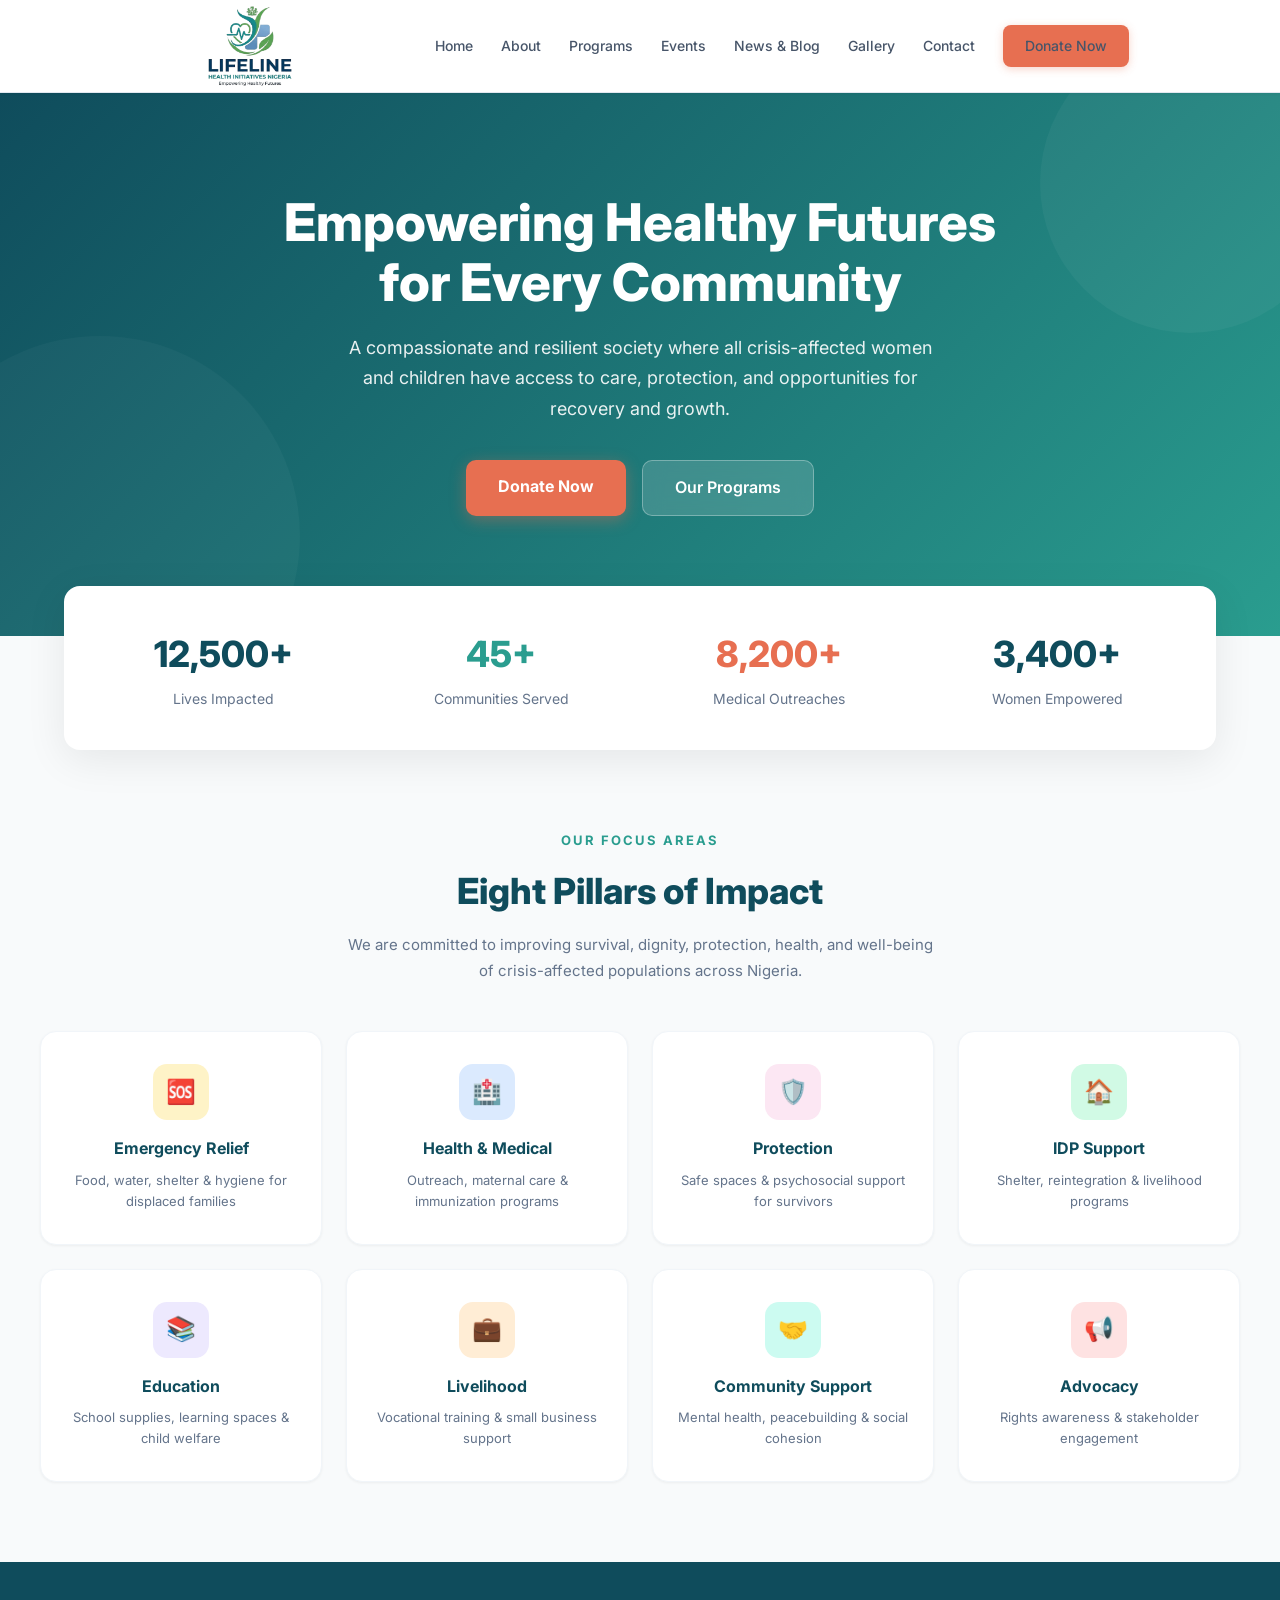
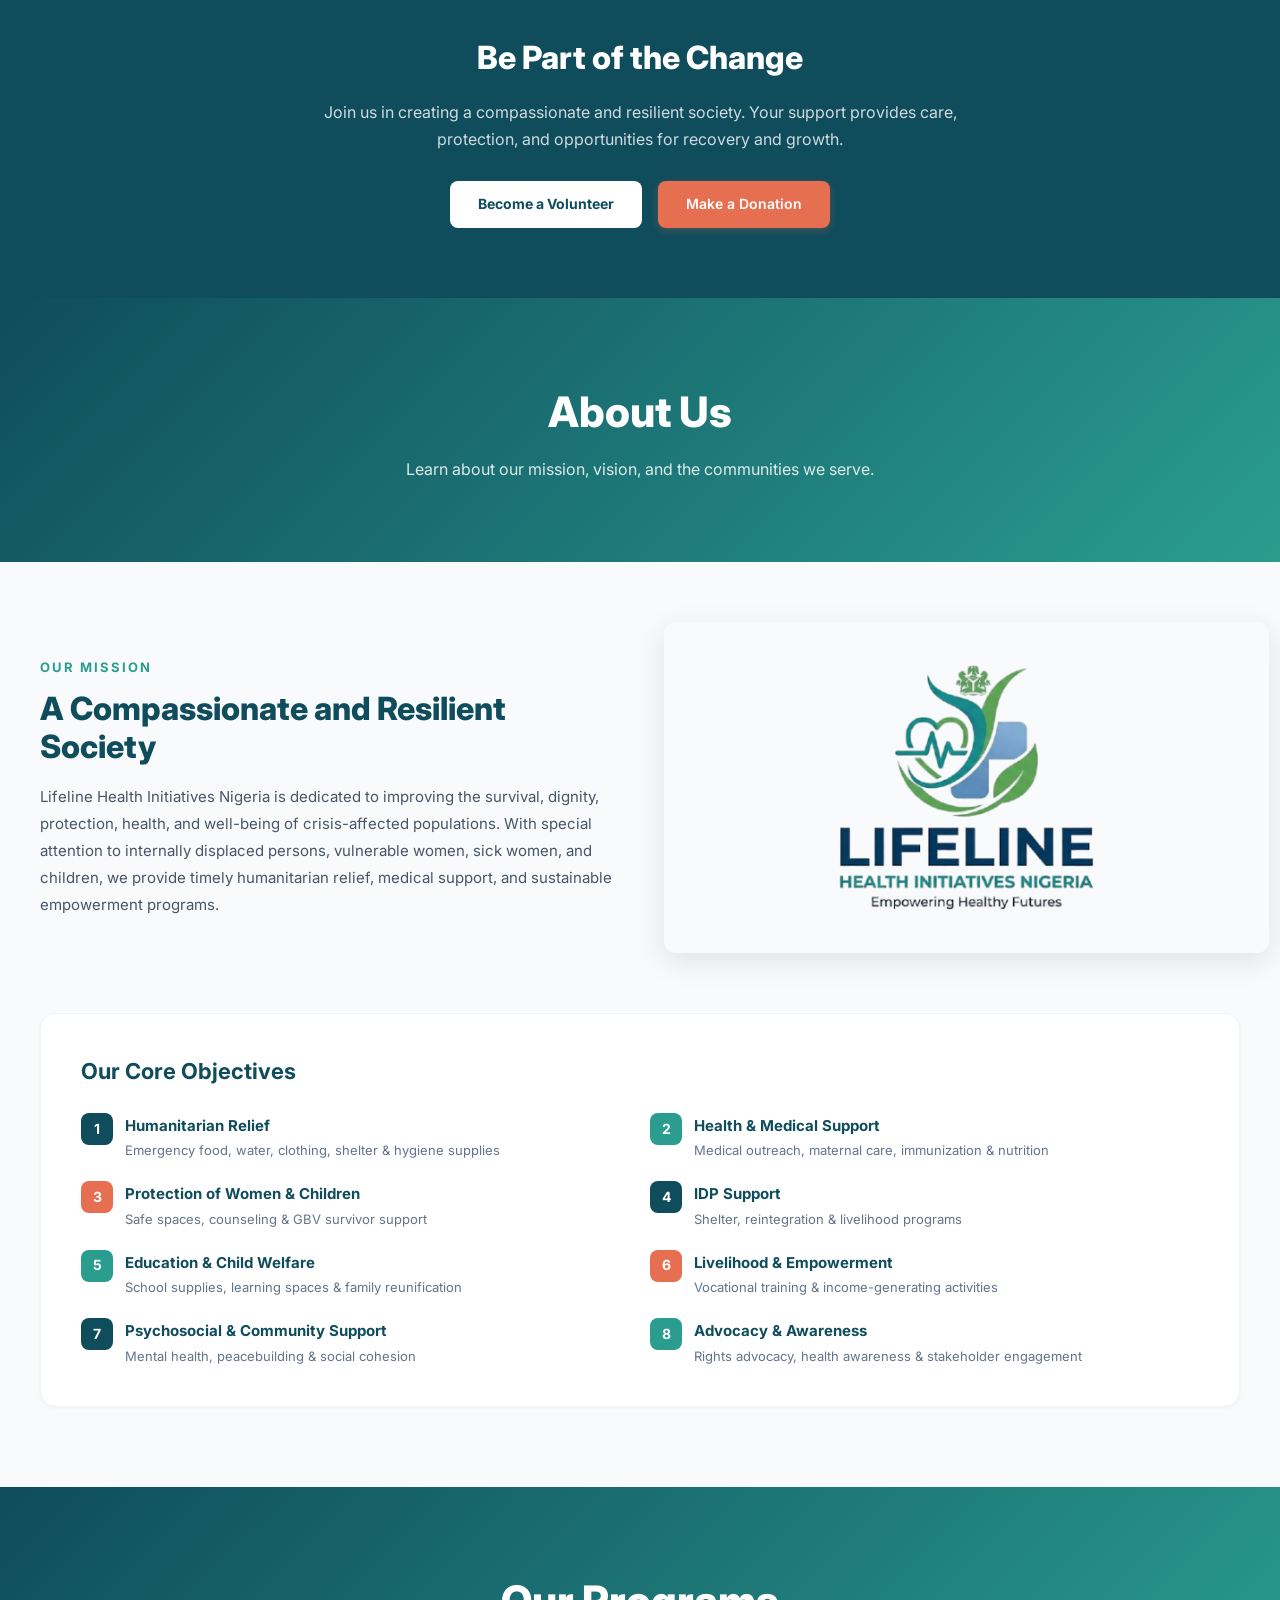
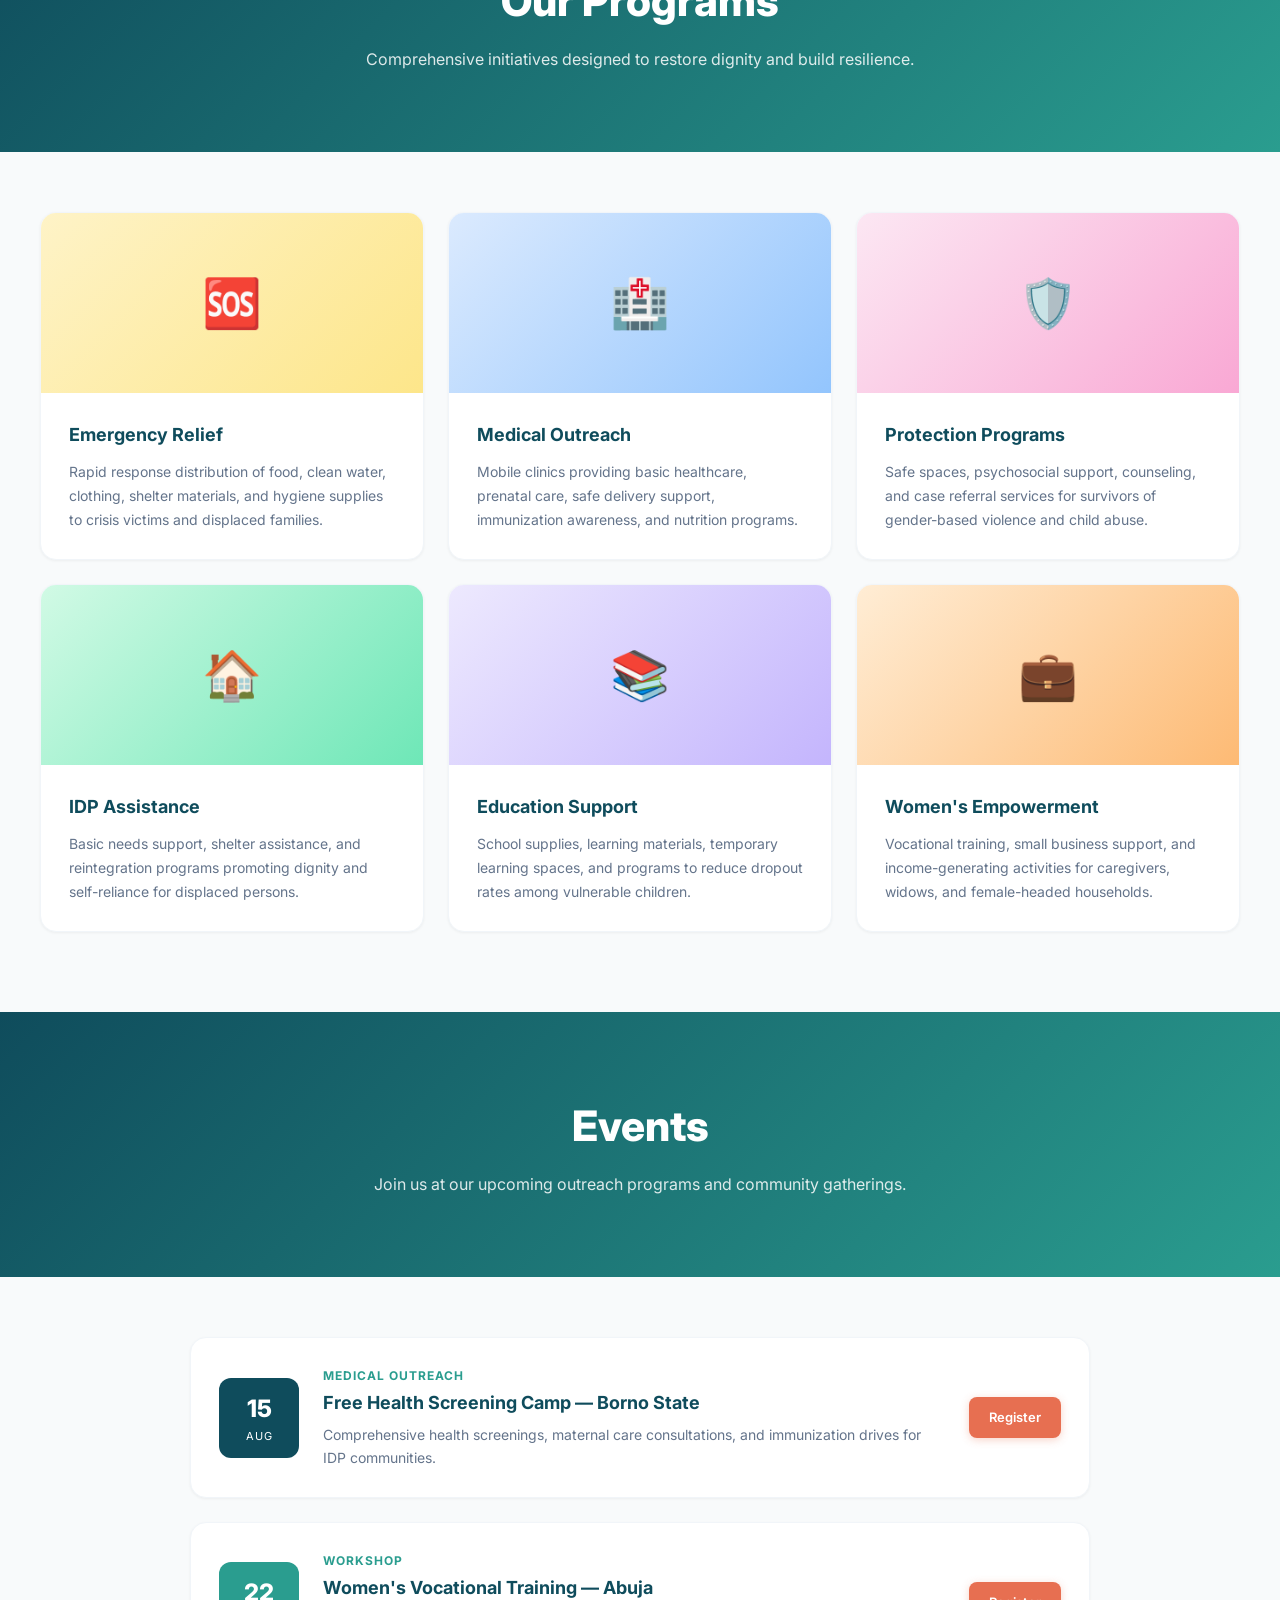
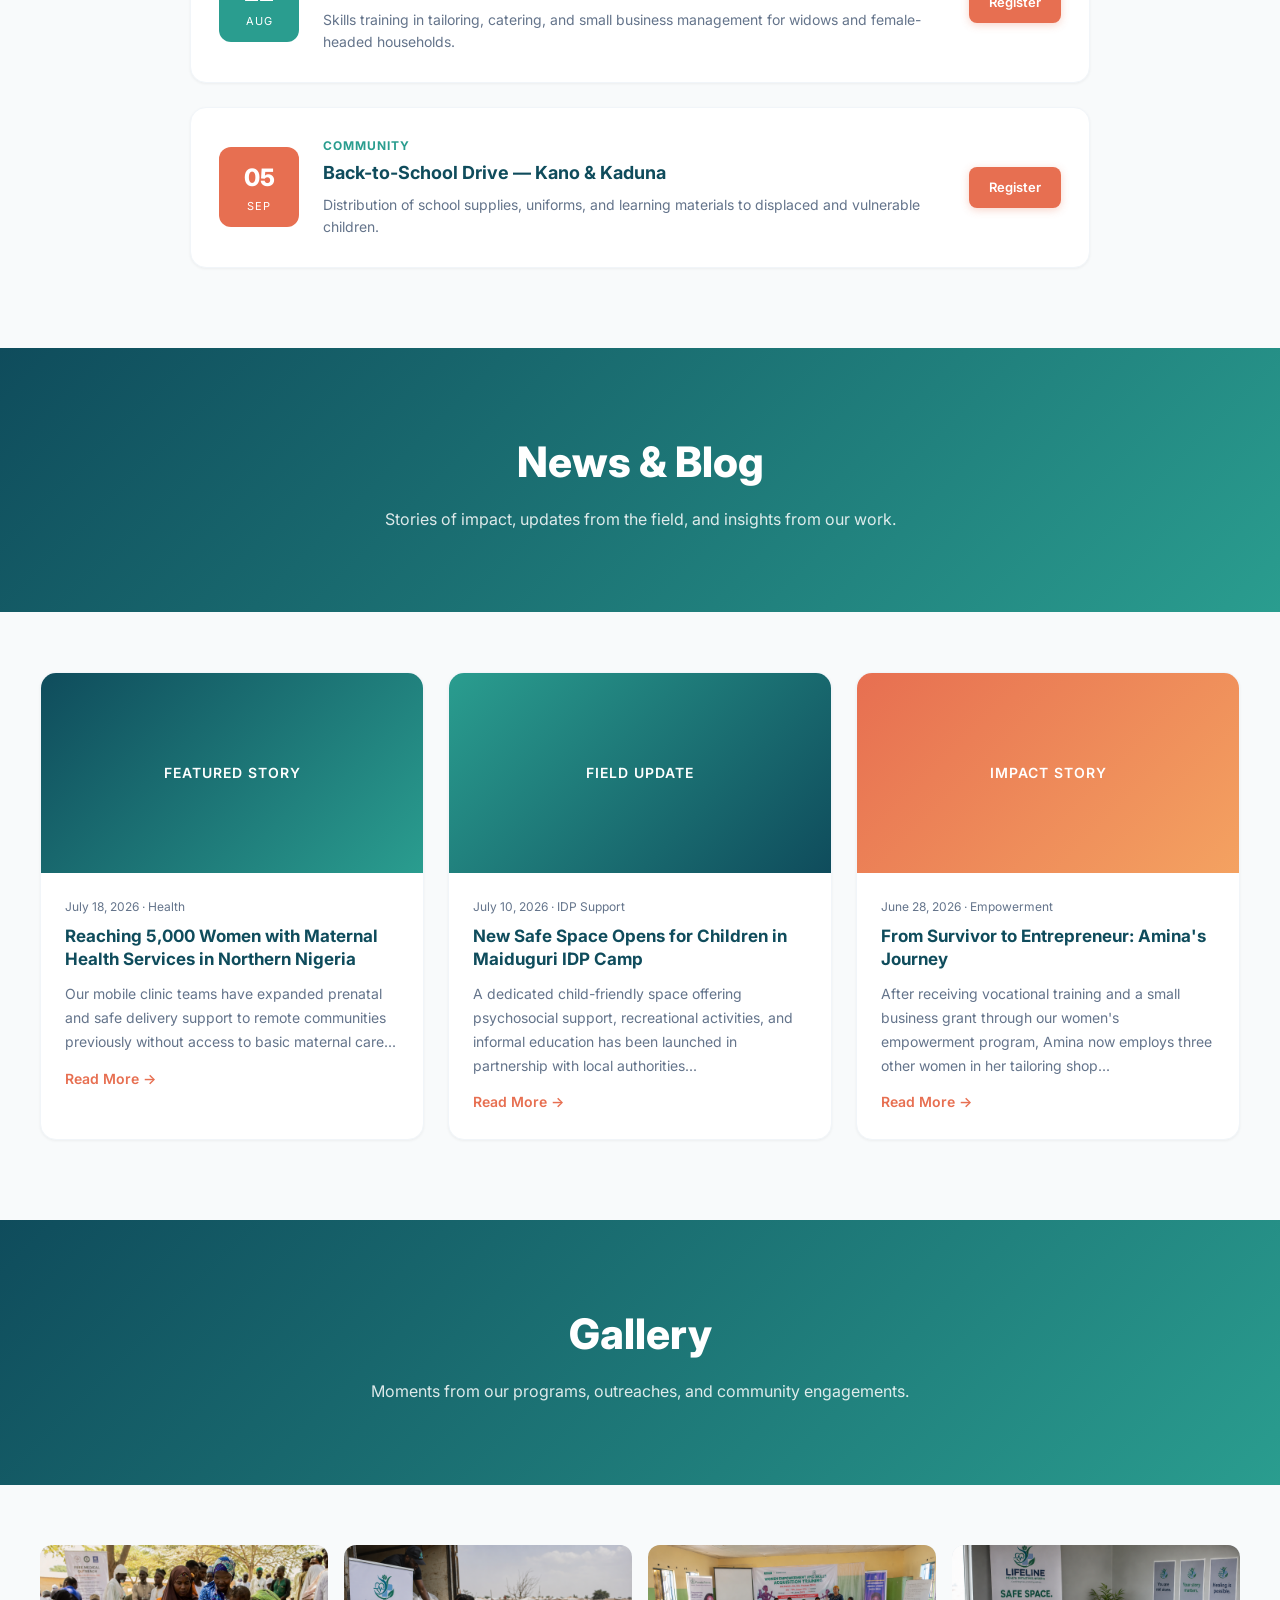
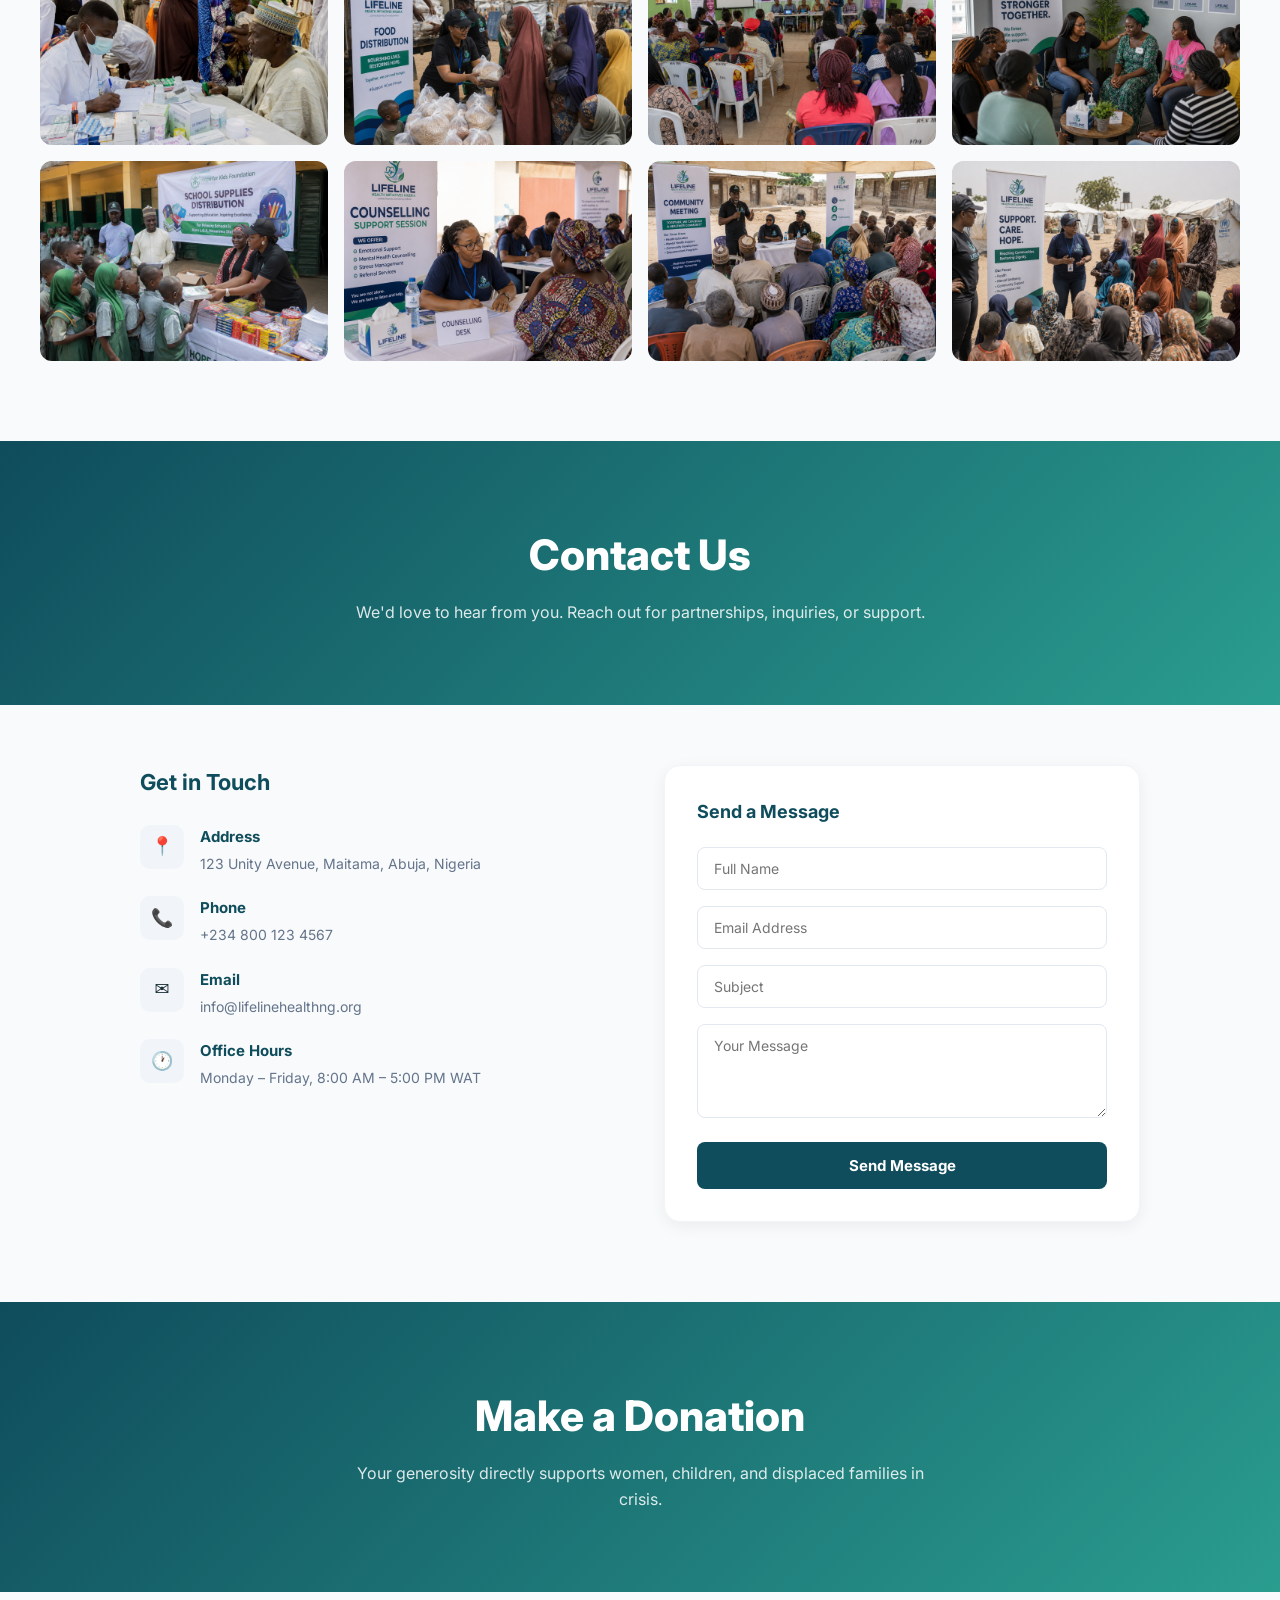
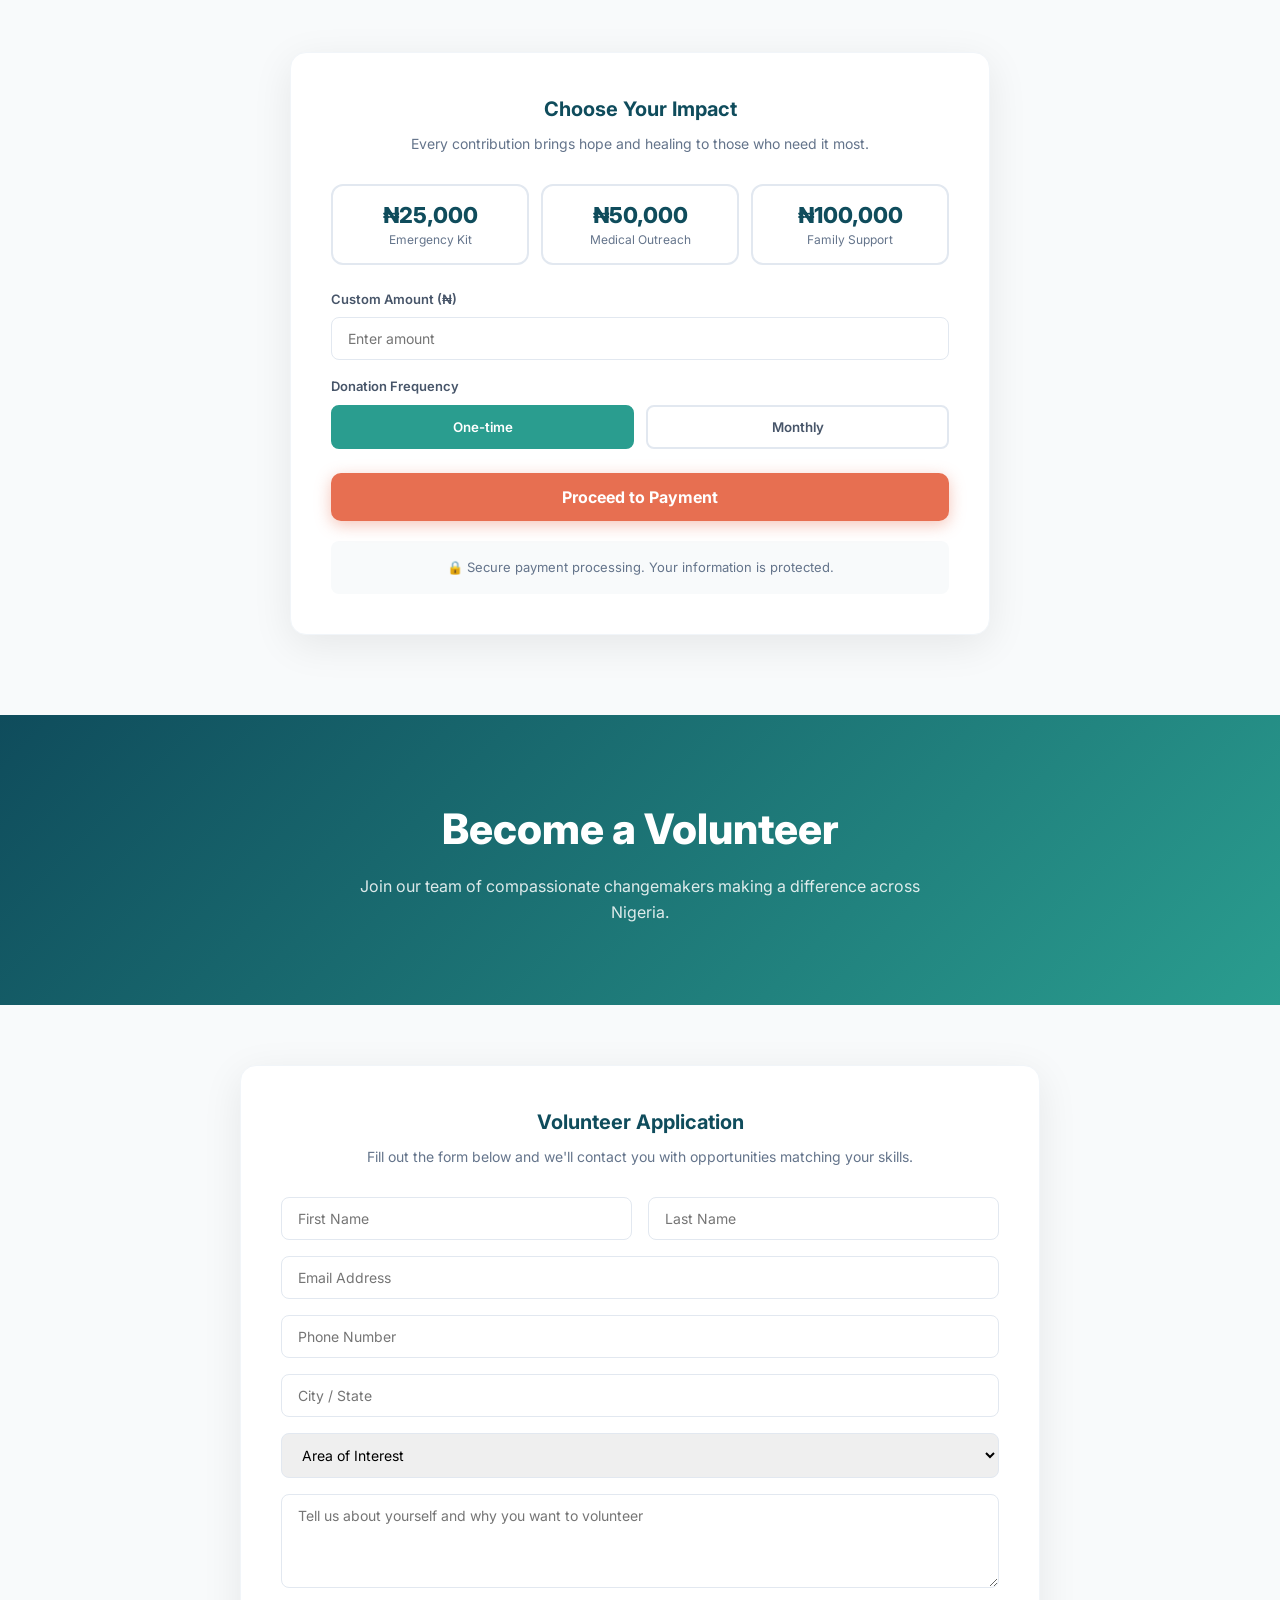
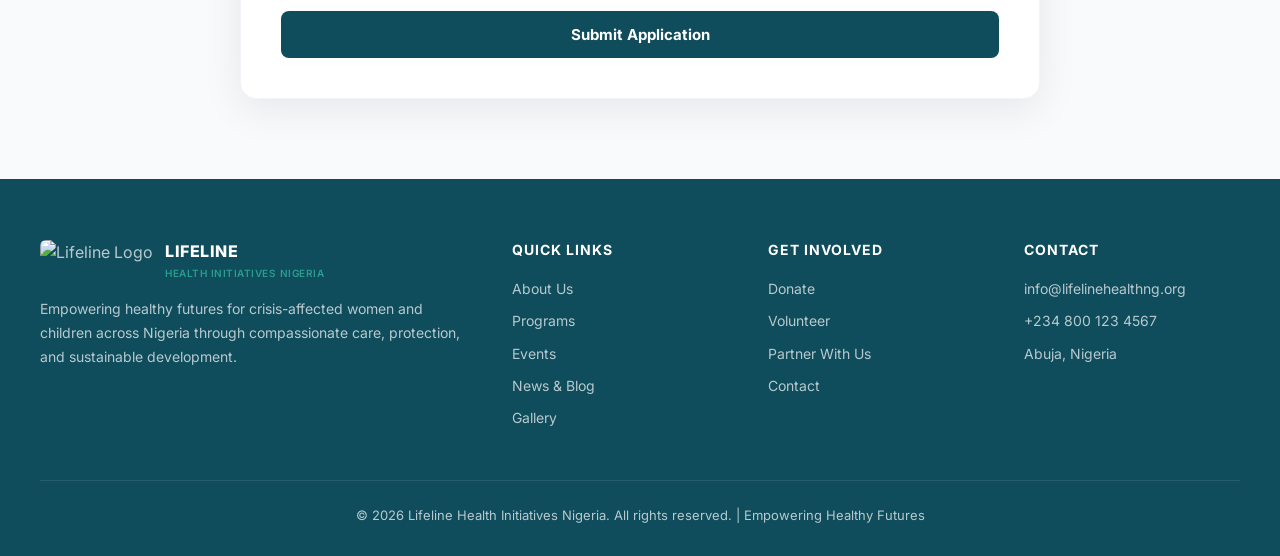
==== index.html @ 8c5c469e "Updated homepage" ====
<!DOCTYPE html>
<html lang="en">
<head>
    <meta charset="UTF-8">
    <meta name="viewport" content="width=device-width, initial-scale=1.0">
    <title>Lifeline Health Initiatives Nigeria — Empowering Healthy Futures</title>
    <link rel="icon" type="image/png" href="./img/WhatsApp Image 2026-07-24 at 4.53.29 PM.jpeg">
    <link href="https://fonts.googleapis.com/css2?family=Inter:wght@300;400;500;600;700;800&display=swap" rel="stylesheet">
    <link rel="stylesheet" href="ngo.css">
    <!-- <style>
        :root {
            --primary-dark: #0f4c5c;
            --primary: #2a9d8f;
            --accent: #e76f51;
            --accent-light: #f4a261;
            --text-dark: #1a2e35;
            --text-body: #475569;
            --text-muted: #64748b;
            --bg: #f8fafb;
            --bg-white: #ffffff;
            --border: #e2e8f0;
            --shadow-sm: 0 1px 3px rgba(0,0,0,0.05);
            --shadow-md: 0 4px 16px rgba(0,0,0,0.06);
            --shadow-lg: 0 10px 40px rgba(0,0,0,0.08);
            --radius-sm: 8px;
            --radius-md: 12px;
            --radius-lg: 16px;
            --transition: all 0.25s cubic-bezier(0.4, 0, 0.2, 1);
        }

        * { margin: 0; padding: 0; box-sizing: border-box; }
        html { scroll-behavior: smooth; }
        body {
            font-family: 'Inter', system-ui, -apple-system, sans-serif;
            color: var(--text-dark);
            background: var(--bg);
            line-height: 1.6;
            -webkit-font-smoothing: antialiased;
        }
        img { max-width: 100%; height: auto; display: block; }
        a { text-decoration: none; color: inherit; }
        button { font-family: inherit; cursor: pointer; border: none; }
        ul { list-style: none; }

        /* ===== NAVIGATION ===== */
        .navbar {
            background: var(--bg-white);
            border-bottom: 1px solid var(--border);
            position: sticky;
            top: 0;
            z-index: 1000;
            box-shadow: var(--shadow-sm);
        }
        .nav-container {
            max-width: 1200px;
            margin: 0 auto;
            padding: 0 24px;
            display: flex;
            align-items: center;
            justify-content: space-between;
            height: 72px;
        }
        .nav-brand {
            display: flex;
            align-items: center;
            gap: 12px;
        }
        .nav-brand img {
            height: 48px;
            width: auto;
            border-radius: 6px;
        }
        .nav-brand-text .brand-title {
            font-weight: 800;
            font-size: 18px;
            color: var(--primary-dark);
            letter-spacing: 0.5px;
            line-height: 1.2;
        }
        .nav-brand-text .brand-sub {
            font-size: 10px;
            color: var(--primary);
            font-weight: 600;
            letter-spacing: 0.5px;
            text-transform: uppercase;
        }
        .nav-links {
            display: flex;
            align-items: center;
            gap: 28px;
        }
        .nav-links a {
            font-size: 14px;
            font-weight: 500;
            color: var(--text-body);
            transition: var(--transition);
            position: relative;
        }
        .nav-links a::after {
            content: '';
            position: absolute;
            bottom: -4px;
            left: 0;
            width: 0;
            height: 2px;
            background: var(--primary);
            transition: var(--transition);
            border-radius: 2px;
        }
        .nav-links a:hover { color: var(--primary-dark); }
        .nav-links a:hover::after { width: 100%; }
        .btn-primary {
            background: var(--accent);
            color: white;
            padding: 10px 22px;
            border-radius: var(--radius-sm);
            font-weight: 600;
            font-size: 14px;
            transition: var(--transition);
            box-shadow: 0 2px 8px rgba(231,111,81,0.3);
        }
        .btn-primary:hover {
            background: #d45a3d;
            transform: translateY(-1px);
            box-shadow: 0 4px 12px rgba(231,111,81,0.35);
        }
        .menu-toggle {
            display: none;
            background: none;
            font-size: 24px;
            color: var(--primary-dark);
            padding: 4px;
        }

        /* ===== HERO ===== */
        .hero {
            background: linear-gradient(135deg, var(--primary-dark) 0%, var(--primary) 100%);
            color: white;
            padding: 100px 24px 120px;
            text-align: center;
            position: relative;
            overflow: hidden;
        }
        .hero::before {
            content: '';
            position: absolute;
            top: -60px;
            right: -60px;
            width: 300px;
            height: 300px;
            background: rgba(255,255,255,0.04);
            border-radius: 50%;
        }
        .hero::after {
            content: '';
            position: absolute;
            bottom: -100px;
            left: -100px;
            width: 400px;
            height: 400px;
            background: rgba(255,255,255,0.03);
            border-radius: 50%;
        }
        .hero-content {
            max-width: 800px;
            margin: 0 auto;
            position: relative;
            z-index: 1;
        }
        .hero-badge {
            display: inline-block;
            background: rgba(255,255,255,0.15);
            padding: 6px 18px;
            border-radius: 20px;
            font-size: 12px;
            font-weight: 600;
            letter-spacing: 1px;
            margin-bottom: 24px;
            text-transform: uppercase;
            backdrop-filter: blur(4px);
        }
        .hero h1 {
            font-size: clamp(32px, 5vw, 52px);
            font-weight: 800;
            margin-bottom: 20px;
            line-height: 1.15;
        }
        .hero p {
            font-size: clamp(15px, 2vw, 18px);
            opacity: 0.9;
            max-width: 600px;
            margin: 0 auto 36px;
            line-height: 1.7;
        }
        .hero-buttons {
            display: flex;
            gap: 16px;
            justify-content: center;
            flex-wrap: wrap;
        }
        .btn-white {
            background: rgba(255,255,255,0.15);
            color: white;
            border: 1px solid rgba(255,255,255,0.3);
            padding: 14px 32px;
            border-radius: 10px;
            font-weight: 600;
            font-size: 16px;
            backdrop-filter: blur(10px);
            transition: var(--transition);
        }
        .btn-white:hover {
            background: rgba(255,255,255,0.25);
            transform: translateY(-2px);
        }
        .btn-accent-lg {
            background: var(--accent);
            color: white;
            padding: 14px 32px;
            border-radius: 10px;
            font-weight: 700;
            font-size: 16px;
            transition: var(--transition);
            box-shadow: 0 4px 16px rgba(231,111,81,0.4);
        }
        .btn-accent-lg:hover {
            background: #d45a3d;
            transform: translateY(-2px);
        }

        /* ===== STATS BAR ===== */
        .stats-bar {
            max-width: 1200px;
            margin: -50px auto 0;
            padding: 0 24px;
            position: relative;
            z-index: 2;
        }
        .stats-grid {
            background: var(--bg-white);
            border-radius: var(--radius-lg);
            box-shadow: var(--shadow-lg);
            padding: 40px 32px;
            display: grid;
            grid-template-columns: repeat(4, 1fr);
            gap: 24px;
            text-align: center;
        }
        .stat-item .stat-number {
            font-size: clamp(28px, 3vw, 36px);
            font-weight: 800;
            color: var(--primary-dark);
        }
        .stat-item:nth-child(2) .stat-number { color: var(--primary); }
        .stat-item:nth-child(3) .stat-number { color: var(--accent); }
        .stat-item .stat-label {
            color: var(--text-muted);
            font-size: 14px;
            margin-top: 4px;
        }

        /* ===== SECTION UTILITIES ===== */
        .section {
            padding: 80px 24px;
        }
        .section-header {
            text-align: center;
            margin-bottom: 48px;
        }
        .section-tag {
            color: var(--primary);
            font-weight: 700;
            font-size: 13px;
            letter-spacing: 2px;
            text-transform: uppercase;
            margin-bottom: 12px;
            display: block;
        }
        .section-title {
            font-size: clamp(26px, 3vw, 36px);
            font-weight: 800;
            color: var(--primary-dark);
            margin-bottom: 12px;
        }
        .section-desc {
            color: var(--text-muted);
            max-width: 600px;
            margin: 0 auto;
            line-height: 1.7;
            font-size: 15px;
        }
        .container {
            max-width: 1200px;
            margin: 0 auto;
        }

        /* ===== CARDS ===== */
        .card-grid {
            display: grid;
            gap: 24px;
        }
        .card {
            background: var(--bg-white);
            border-radius: var(--radius-lg);
            padding: 32px 24px;
            text-align: center;
            box-shadow: var(--shadow-sm);
            border: 1px solid #f1f5f9;
            transition: var(--transition);
        }
        .card:hover {
            transform: translateY(-4px);
            box-shadow: var(--shadow-md);
        }
        .card-icon {
            width: 56px;
            height: 56px;
            border-radius: 14px;
            display: flex;
            align-items: center;
            justify-content: center;
            margin: 0 auto 16px;
            font-size: 24px;
        }
        .card h3 {
            font-size: 16px;
            font-weight: 700;
            color: var(--primary-dark);
            margin-bottom: 8px;
        }
        .card p {
            font-size: 13px;
            color: var(--text-muted);
            line-height: 1.6;
        }

        /* ===== PROGRAM CARDS ===== */
        .program-card {
            background: var(--bg-white);
            border-radius: var(--radius-lg);
            overflow: hidden;
            box-shadow: var(--shadow-sm);
            border: 1px solid #f1f5f9;
            transition: var(--transition);
        }
        .program-card:hover {
            transform: translateY(-4px);
            box-shadow: var(--shadow-md);
        }
        .program-img {
            height: 180px;
            display: flex;
            align-items: center;
            justify-content: center;
            font-size: 48px;
        }
        .program-body {
            padding: 28px;
        }
        .program-body h3 {
            font-size: 18px;
            font-weight: 700;
            color: var(--primary-dark);
            margin-bottom: 10px;
        }
        .program-body p {
            color: var(--text-muted);
            font-size: 14px;
            line-height: 1.7;
        }

        /* ===== CTA BANNER ===== */
        .cta-banner {
            background: var(--primary-dark);
            padding: 70px 24px;
            text-align: center;
        }
        .cta-banner h2 {
            color: white;
            font-size: clamp(24px, 3vw, 32px);
            font-weight: 800;
            margin-bottom: 16px;
        }
        .cta-banner p {
            color: rgba(255,255,255,0.8);
            font-size: 16px;
            margin-bottom: 28px;
            max-width: 700px;
            margin-left: auto;
            margin-right: auto;
            line-height: 1.7;
        }
        .cta-buttons {
            display: flex;
            gap: 16px;
            justify-content: center;
            flex-wrap: wrap;
        }
        .btn-light {
            background: white;
            color: var(--primary-dark);
            padding: 12px 28px;
            border-radius: var(--radius-sm);
            font-weight: 700;
            font-size: 14px;
            transition: var(--transition);
        }
        .btn-light:hover {
            background: #f1f5f9;
            transform: translateY(-1px);
        }

        /* ===== PAGE HEADER ===== */
        .page-header {
            background: linear-gradient(135deg, var(--primary-dark) 0%, var(--primary) 100%);
            color: white;
            padding: 80px 24px;
            text-align: center;
        }
        .page-header h1 {
            font-size: clamp(30px, 4vw, 42px);
            font-weight: 800;
            margin-bottom: 12px;
        }
        .page-header p {
            font-size: 16px;
            opacity: 0.85;
            max-width: 600px;
            margin: 0 auto;
        }

        /* ===== ABOUT ===== */
        .about-grid {
            display: grid;
            grid-template-columns: 1fr 1fr;
            gap: 48px;
            align-items: center;
            margin-bottom: 60px;
        }
        .about-text .section-tag { text-align: left; }
        .about-text h2 {
            font-size: clamp(24px, 3vw, 32px);
            font-weight: 800;
            color: var(--primary-dark);
            margin-bottom: 16px;
            line-height: 1.2;
        }
        .about-text p {
            color: var(--text-body);
            line-height: 1.8;
            font-size: 15px;
        }
        .about-img {
            background: #f1f5f9;
            border-radius: var(--radius-lg);
            height: 320px;
            display: flex;
            align-items: center;
            justify-content: center;
            padding: 24px;
        }
        .about-img img {
            max-width: 85%;
            max-height: 85%;
            border-radius: 12px;
            box-shadow: 0 8px 30px rgba(0,0,0,0.1);
        }
        .objectives-box {
            background: var(--bg-white);
            border-radius: var(--radius-lg);
            padding: 40px;
            box-shadow: var(--shadow-sm);
            border: 1px solid #f1f5f9;
        }
        .objectives-box h3 {
            font-size: 22px;
            font-weight: 700;
            color: var(--primary-dark);
            margin-bottom: 24px;
        }
        .objectives-grid {
            display: grid;
            grid-template-columns: 1fr 1fr;
            gap: 20px;
        }
        .objective-item {
            display: flex;
            gap: 12px;
            align-items: flex-start;
        }
        .objective-num {
            min-width: 32px;
            height: 32px;
            border-radius: 8px;
            display: flex;
            align-items: center;
            justify-content: center;
            font-weight: 700;
            font-size: 14px;
            color: white;
            flex-shrink: 0;
        }
        .objective-item strong {
            color: var(--primary-dark);
            font-size: 15px;
        }
        .objective-item p {
            color: var(--text-muted);
            font-size: 13px;
            margin-top: 2px;
        }

        /* ===== EVENTS ===== */
        .event-card {
            background: var(--bg-white);
            border-radius: var(--radius-lg);
            padding: 28px;
            box-shadow: var(--shadow-sm);
            border: 1px solid #f1f5f9;
            display: flex;
            gap: 24px;
            align-items: center;
            transition: var(--transition);
        }
        .event-card:hover {
            box-shadow: var(--shadow-md);
            transform: translateX(4px);
        }
        .event-date {
            min-width: 80px;
            height: 80px;
            border-radius: var(--radius-md);
            display: flex;
            flex-direction: column;
            align-items: center;
            justify-content: center;
            color: white;
            flex-shrink: 0;
        }
        .event-date .day { font-size: 24px; font-weight: 800; }
        .event-date .month { font-size: 11px; text-transform: uppercase; letter-spacing: 1px; }
        .event-meta {
            color: var(--primary);
            font-size: 12px;
            font-weight: 700;
            text-transform: uppercase;
            letter-spacing: 1px;
            margin-bottom: 4px;
        }
        .event-card h3 {
            font-size: 18px;
            font-weight: 700;
            color: var(--primary-dark);
            margin-bottom: 6px;
        }
        .event-card p {
            color: var(--text-muted);
            font-size: 14px;
        }

        /* ===== NEWS ===== */
        .news-card {
            background: var(--bg-white);
            border-radius: var(--radius-lg);
            overflow: hidden;
            box-shadow: var(--shadow-sm);
            border: 1px solid #f1f5f9;
            transition: var(--transition);
        }
        .news-card:hover {
            transform: translateY(-4px);
            box-shadow: var(--shadow-md);
        }
        .news-img {
            height: 200px;
            display: flex;
            align-items: center;
            justify-content: center;
            color: white;
            font-size: 14px;
            font-weight: 600;
            letter-spacing: 1px;
        }
        .news-body {
            padding: 24px;
        }
        .news-date {
            color: var(--text-muted);
            font-size: 12px;
            margin-bottom: 8px;
        }
        .news-body h3 {
            font-size: 17px;
            font-weight: 700;
            color: var(--primary-dark);
            margin-bottom: 10px;
            line-height: 1.4;
        }
        .news-body p {
            color: var(--text-muted);
            font-size: 14px;
            line-height: 1.7;
            margin-bottom: 12px;
        }
        .read-more {
            color: var(--accent);
            font-weight: 600;
            font-size: 14px;
            transition: var(--transition);
        }
        .read-more:hover { color: #d45a3d; }

        /* ===== GALLERY ===== */
        .gallery-grid {
            display: grid;
            grid-template-columns: repeat(4, 1fr);
            gap: 16px;
        }
        .gallery-item {
            background: #e2e8f0;
            border-radius: var(--radius-md);
            height: 180px;
            display: flex;
            align-items: center;
            justify-content: center;
            color: #94a3b8;
            font-size: 13px;
            font-weight: 500;
            transition: var(--transition);
            cursor: pointer;
        }
        .gallery-item:hover {
            background: #d1d5db;
            transform: scale(1.02);
        }

        /* ===== CONTACT ===== */
        .contact-grid {
            display: grid;
            grid-template-columns: 1fr 1fr;
            gap: 48px;
        }
        .contact-info h3 {
            font-size: 22px;
            font-weight: 700;
            color: var(--primary-dark);
            margin-bottom: 24px;
        }
        .contact-item {
            display: flex;
            gap: 16px;
            align-items: flex-start;
            margin-bottom: 20px;
        }
        .contact-icon {
            min-width: 44px;
            height: 44px;
            background: #f1f5f9;
            border-radius: 10px;
            display: flex;
            align-items: center;
            justify-content: center;
            font-size: 18px;
            flex-shrink: 0;
        }
        .contact-item strong {
            color: var(--primary-dark);
            font-size: 15px;
            display: block;
            margin-bottom: 2px;
        }
        .contact-item span {
            color: var(--text-muted);
            font-size: 14px;
        }
        .form-card {
            background: var(--bg-white);
            border-radius: var(--radius-lg);
            padding: 32px;
            box-shadow: var(--shadow-md);
            border: 1px solid #f1f5f9;
        }
        .form-card h3 {
            font-size: 18px;
            font-weight: 700;
            color: var(--primary-dark);
            margin-bottom: 20px;
        }
        .form-group {
            margin-bottom: 16px;
        }
        .form-group label {
            display: block;
            font-size: 13px;
            font-weight: 600;
            color: var(--text-body);
            margin-bottom: 8px;
        }
        .form-group input,
        .form-group textarea,
        .form-group select {
            width: 100%;
            padding: 12px 16px;
            border: 1px solid var(--border);
            border-radius: var(--radius-sm);
            font-size: 14px;
            outline: none;
            transition: var(--transition);
            font-family: inherit;
        }
        .form-group input:focus,
        .form-group textarea:focus,
        .form-group select:focus {
            border-color: var(--primary);
            box-shadow: 0 0 0 3px rgba(42,157,143,0.1);
        }
        .form-group textarea { resize: vertical; }
        .btn-submit {
            width: 100%;
            background: var(--primary-dark);
            color: white;
            padding: 14px;
            border-radius: var(--radius-sm);
            font-weight: 700;
            font-size: 15px;
            transition: var(--transition);
        }
        .btn-submit:hover { background: #0d3f4d; }

        /* ===== DONATE ===== */
        .donate-card {
            background: var(--bg-white);
            border-radius: var(--radius-lg);
            padding: 40px;
            box-shadow: var(--shadow-lg);
            border: 1px solid #f1f5f9;
            max-width: 700px;
            margin: 0 auto;
        }
        .amount-grid {
            display: grid;
            grid-template-columns: repeat(3, 1fr);
            gap: 12px;
            margin-bottom: 24px;
        }
        .amount-btn {
            padding: 16px;
            border: 2px solid var(--border);
            border-radius: var(--radius-md);
            background: white;
            cursor: pointer;
            text-align: center;
            transition: var(--transition);
        }
        .amount-btn:hover, .amount-btn.active {
            border-color: var(--primary);
            background: rgba(42,157,143,0.05);
        }
        .amount-btn .amount-val {
            font-size: 22px;
            font-weight: 800;
            color: var(--primary-dark);
        }
        .amount-btn .amount-label {
            font-size: 12px;
            color: var(--text-muted);
            margin-top: 4px;
        }
        .freq-buttons {
            display: flex;
            gap: 12px;
            margin-bottom: 24px;
        }
        .freq-btn {
            flex: 1;
            padding: 12px;
            border: 2px solid var(--border);
            background: white;
            color: var(--text-body);
            border-radius: var(--radius-sm);
            font-weight: 600;
            cursor: pointer;
            transition: var(--transition);
        }
        .freq-btn.active, .freq-btn:hover {
            border-color: var(--primary);
            background: var(--primary);
            color: white;
        }
        .secure-note {
            margin-top: 20px;
            padding: 16px;
            background: var(--bg);
            border-radius: var(--radius-sm);
            text-align: center;
            font-size: 13px;
            color: var(--text-muted);
        }

        /* ===== VOLUNTEER ===== */
        .volunteer-card {
            background: var(--bg-white);
            border-radius: var(--radius-lg);
            padding: 40px;
            box-shadow: var(--shadow-lg);
            border: 1px solid #f1f5f9;
            max-width: 800px;
            margin: 0 auto;
        }
        .form-row {
            display: grid;
            grid-template-columns: 1fr 1fr;
            gap: 16px;
        }

        /* ===== FOOTER ===== */
        .footer {
            background: var(--primary-dark);
            color: rgba(255,255,255,0.7);
            padding: 60px 24px 30px;
        }
        .footer-grid {
            max-width: 1200px;
            margin: 0 auto;
            display: grid;
            grid-template-columns: 2fr 1fr 1fr 1fr;
            gap: 40px;
            margin-bottom: 40px;
        }
        .footer-brand {
            display: flex;
            align-items: center;
            gap: 12px;
            margin-bottom: 16px;
        }
        .footer-brand img {
            height: 40px;
            border-radius: 6px;
        }
        .footer-brand-text .f-title {
            font-weight: 800;
            font-size: 16px;
            color: white;
            letter-spacing: 0.5px;
        }
        .footer-brand-text .f-sub {
            font-size: 10px;
            color: var(--primary);
            font-weight: 600;
            letter-spacing: 0.5px;
        }
        .footer-col p {
            font-size: 14px;
            line-height: 1.7;
            margin-bottom: 16px;
        }
        .footer-col h4 {
            color: white;
            font-size: 14px;
            font-weight: 700;
            margin-bottom: 16px;
            text-transform: uppercase;
            letter-spacing: 1px;
        }
        .footer-col a {
            display: block;
            font-size: 14px;
            margin-bottom: 10px;
            transition: var(--transition);
        }
        .footer-col a:hover { color: white; }
        .footer-bottom {
            max-width: 1200px;
            margin: 0 auto;
            border-top: 1px solid rgba(255,255,255,0.1);
            padding-top: 24px;
            text-align: center;
            font-size: 13px;
        }

        /* ===== RESPONSIVE ===== */
        @media (max-width: 1024px) {
            .nav-links { gap: 20px; }
            .gallery-grid { grid-template-columns: repeat(3, 1fr); }
        }

        @media (max-width: 768px) {
            .menu-toggle { display: block; }
            .nav-links {
                position: fixed;
                top: 72px;
                left: 0;
                right: 0;
                background: var(--bg-white);
                flex-direction: column;
                padding: 24px;
                gap: 16px;
                border-bottom: 1px solid var(--border);
                box-shadow: var(--shadow-md);
                transform: translateY(-150%);
                transition: transform 0.3s ease;
                align-items: flex-start;
            }
            .nav-links.open { transform: translateY(0); }
            .nav-links a { font-size: 16px; }
            .nav-links .btn-primary { width: 100%; text-align: center; margin-top: 8px; }

            .stats-grid { grid-template-columns: repeat(2, 1fr); }
            .about-grid { grid-template-columns: 1fr; }
            .about-img { order: -1; height: 260px; }
            .objectives-grid { grid-template-columns: 1fr; }
            .contact-grid { grid-template-columns: 1fr; }
            .gallery-grid { grid-template-columns: repeat(2, 1fr); }
            .footer-grid { grid-template-columns: 1fr 1fr; }
            .event-card { flex-direction: column; text-align: center; }
            .amount-grid { grid-template-columns: 1fr; }
            .form-row { grid-template-columns: 1fr; }
        }

        @media (max-width: 480px) {
            .stats-grid { grid-template-columns: 1fr; padding: 32px 20px; }
            .hero { padding: 70px 20px 90px; }
            .section { padding: 60px 20px; }
            .page-header { padding: 60px 20px; }
            .cta-banner { padding: 50px 20px; }
            .gallery-grid { grid-template-columns: 1fr; }
            .footer-grid { grid-template-columns: 1fr; gap: 32px; }
            .donate-card, .volunteer-card { padding: 28px 20px; }
        }

        /* Utility grids */
        .grid-4 { grid-template-columns: repeat(4, 1fr); }
        .grid-3 { grid-template-columns: repeat(3, 1fr); }
        .grid-2 { grid-template-columns: repeat(2, 1fr); }

        @media (max-width: 1024px) {
            .grid-4 { grid-template-columns: repeat(2, 1fr); }
        }
        @media (max-width: 768px) {
            .grid-4, .grid-3, .grid-2 { grid-template-columns: 1fr; }
        }
    </style> -->
<!-- <base target="_blank"> -->
</head>
<body>

    <!-- NAVIGATION -->
    <nav class="navbar">
        <div class="nav-container">
            <a href="#home" class="nav-brand">
                <img src="./img/WhatsApp_Image_2026-07-24_at_4.53.29_PM-removebg-preview.png" alt="Lifeline Health Initiatives Nigeria Logo">
                <!-- <div class="nav-brand-text">
                    <div class="brand-title">LIFELINE</div>
                    <div class="brand-sub">HEALTH INITIATIVES NIGERIA</div>
                </div> -->
            </a>
            <button class="menu-toggle" onclick="toggleMenu()" aria-label="Toggle menu">☰</button>
            <div class="nav-links" id="navLinks">
                <a href="#home">Home</a>
                <a href="#about">About</a>
                <a href="#programs">Programs</a>
                <a href="#events">Events</a>
                <a href="#news">News & Blog</a>
                <a href="#gallery">Gallery</a>
                <a href="#contact">Contact</a>
                <a href="#donate" class="btn-primary">Donate Now</a>
            </div>
        </div>
    </nav>

    <!-- HOME / HERO -->
    <section id="home">
        <div class="hero">
            <div class="hero-content">
                <!-- <div class="hero-badge">Nonprofit Organization</div> -->
                <h1>Empowering Healthy Futures<br>for Every Community</h1>
                <p>A compassionate and resilient society where all crisis-affected women and children have access to care, protection, and opportunities for recovery and growth.</p>
                <div class="hero-buttons">
                    <a href="#donate" class="btn-accent-lg">Donate Now</a>
                    <a href="#programs" class="btn-white">Our Programs</a>
                </div>
            </div>
        </div>

        <!-- STATS -->
        <div class="stats-bar">
            <div class="stats-grid">
                <div class="stat-item">
                    <div class="stat-number">12,500+</div>
                    <div class="stat-label">Lives Impacted</div>
                </div>
                <div class="stat-item">
                    <div class="stat-number">45+</div>
                    <div class="stat-label">Communities Served</div>
                </div>
                <div class="stat-item">
                    <div class="stat-number">8,200+</div>
                    <div class="stat-label">Medical Outreaches</div>
                </div>
                <div class="stat-item">
                    <div class="stat-number">3,400+</div>
                    <div class="stat-label">Women Empowered</div>
                </div>
            </div>
        </div>

        <!-- OBJECTIVES -->
        <div class="section">
            <div class="container">
                <div class="section-header">
                    <span class="section-tag">Our Focus Areas</span>
                    <h2 class="section-title">Eight Pillars of Impact</h2>
                    <p class="section-desc">We are committed to improving survival, dignity, protection, health, and well-being of crisis-affected populations across Nigeria.</p>
                </div>
                <div class="card-grid grid-4">
                    <div class="card">
                        <div class="card-icon" style="background:#fef3c7;">🆘</div>
                        <h3>Emergency Relief</h3>
                        <p>Food, water, shelter &amp; hygiene for displaced families</p>
                    </div>
                    <div class="card">
                        <div class="card-icon" style="background:#dbeafe;">🏥</div>
                        <h3>Health &amp; Medical</h3>
                        <p>Outreach, maternal care &amp; immunization programs</p>
                    </div>
                    <div class="card">
                        <div class="card-icon" style="background:#fce7f3;">🛡️</div>
                        <h3>Protection</h3>
                        <p>Safe spaces &amp; psychosocial support for survivors</p>
                    </div>
                    <div class="card">
                        <div class="card-icon" style="background:#d1fae5;">🏠</div>
                        <h3>IDP Support</h3>
                        <p>Shelter, reintegration &amp; livelihood programs</p>
                    </div>
                    <div class="card">
                        <div class="card-icon" style="background:#ede9fe;">📚</div>
                        <h3>Education</h3>
                        <p>School supplies, learning spaces &amp; child welfare</p>
                    </div>
                    <div class="card">
                        <div class="card-icon" style="background:#ffedd5;">💼</div>
                        <h3>Livelihood</h3>
                        <p>Vocational training &amp; small business support</p>
                    </div>
                    <div class="card">
                        <div class="card-icon" style="background:#ccfbf1;">🤝</div>
                        <h3>Community Support</h3>
                        <p>Mental health, peacebuilding &amp; social cohesion</p>
                    </div>
                    <div class="card">
                        <div class="card-icon" style="background:#fee2e2;">📢</div>
                        <h3>Advocacy</h3>
                        <p>Rights awareness &amp; stakeholder engagement</p>
                    </div>
                </div>
            </div>
        </div>

        <!-- CTA BANNER -->
        <div class="cta-banner">
            <div class="container">
                <h2>Be Part of the Change</h2>
                <p>Join us in creating a compassionate and resilient society. Your support provides care, protection, and opportunities for recovery and growth.</p>
                <div class="cta-buttons">
                    <a href="#volunteer" class="btn-light">Become a Volunteer</a>
                    <a href="#donate" class="btn-primary" style="padding:12px 28px; font-size:14px;">Make a Donation</a>
                </div>
            </div>
        </div>
    </section>

    <!-- ABOUT US -->
    <section id="about" class="section">
        <div class="page-header" style="margin:-80px -24px 60px;">
            <h1>About Us</h1>
            <p>Learn about our mission, vision, and the communities we serve.</p>
        </div>
        <div class="container">
            <div class="about-grid">
                <div class="about-text">
                    <span class="section-tag">Our Mission</span>
                    <h2>A Compassionate and Resilient Society</h2>
                    <p>Lifeline Health Initiatives Nigeria is dedicated to improving the survival, dignity, protection, health, and well-being of crisis-affected populations. With special attention to internally displaced persons, vulnerable women, sick women, and children, we provide timely humanitarian relief, medical support, and sustainable empowerment programs.</p>
                </div>
                <div class="about-img">
                    <img src="./img/WhatsApp_Image_2026-07-24_at_4.53.29_PM-removebg-preview.png" alt="Lifeline Health Initiatives Nigeria Logo">
                </div>
            </div>
            <div class="objectives-box">
                <h3>Our Core Objectives</h3>
                <div class="objectives-grid">
                    <div class="objective-item">
                        <div class="objective-num" style="background:var(--primary-dark);">1</div>
                        <div>
                            <strong>Humanitarian Relief</strong>
                            <p>Emergency food, water, clothing, shelter &amp; hygiene supplies</p>
                        </div>
                    </div>
                    <div class="objective-item">
                        <div class="objective-num" style="background:var(--primary);">2</div>
                        <div>
                            <strong>Health &amp; Medical Support</strong>
                            <p>Medical outreach, maternal care, immunization &amp; nutrition</p>
                        </div>
                    </div>
                    <div class="objective-item">
                        <div class="objective-num" style="background:var(--accent);">3</div>
                        <div>
                            <strong>Protection of Women &amp; Children</strong>
                            <p>Safe spaces, counseling &amp; GBV survivor support</p>
                        </div>
                    </div>
                    <div class="objective-item">
                        <div class="objective-num" style="background:var(--primary-dark);">4</div>
                        <div>
                            <strong>IDP Support</strong>
                            <p>Shelter, reintegration &amp; livelihood programs</p>
                        </div>
                    </div>
                    <div class="objective-item">
                        <div class="objective-num" style="background:var(--primary);">5</div>
                        <div>
                            <strong>Education &amp; Child Welfare</strong>
                            <p>School supplies, learning spaces &amp; family reunification</p>
                        </div>
                    </div>
                    <div class="objective-item">
                        <div class="objective-num" style="background:var(--accent);">6</div>
                        <div>
                            <strong>Livelihood &amp; Empowerment</strong>
                            <p>Vocational training &amp; income-generating activities</p>
                        </div>
                    </div>
                    <div class="objective-item">
                        <div class="objective-num" style="background:var(--primary-dark);">7</div>
                        <div>
                            <strong>Psychosocial &amp; Community Support</strong>
                            <p>Mental health, peacebuilding &amp; social cohesion</p>
                        </div>
                    </div>
                    <div class="objective-item">
                        <div class="objective-num" style="background:var(--primary);">8</div>
                        <div>
                            <strong>Advocacy &amp; Awareness</strong>
                            <p>Rights advocacy, health awareness &amp; stakeholder engagement</p>
                        </div>
                    </div>
                </div>
            </div>
        </div>
    </section>

    <!-- PROGRAMS -->
    <section id="programs" class="section">
        <div class="page-header" style="margin:-80px -24px 60px;">
            <h1>Our Programs</h1>
            <p>Comprehensive initiatives designed to restore dignity and build resilience.</p>
        </div>
        <div class="container">
            <div class="card-grid grid-3">
                <div class="program-card">
                    <div class="program-img" style="background:linear-gradient(135deg,#fef3c7,#fde68a);">🆘</div>
                    <div class="program-body">
                        <h3>Emergency Relief</h3>
                        <p>Rapid response distribution of food, clean water, clothing, shelter materials, and hygiene supplies to crisis victims and displaced families.</p>
                    </div>
                </div>
                <div class="program-card">
                    <div class="program-img" style="background:linear-gradient(135deg,#dbeafe,#93c5fd);">🏥</div>
                    <div class="program-body">
                        <h3>Medical Outreach</h3>
                        <p>Mobile clinics providing basic healthcare, prenatal care, safe delivery support, immunization awareness, and nutrition programs.</p>
                    </div>
                </div>
                <div class="program-card">
                    <div class="program-img" style="background:linear-gradient(135deg,#fce7f3,#f9a8d4);">🛡️</div>
                    <div class="program-body">
                        <h3>Protection Programs</h3>
                        <p>Safe spaces, psychosocial support, counseling, and case referral services for survivors of gender-based violence and child abuse.</p>
                    </div>
                </div>
                <div class="program-card">
                    <div class="program-img" style="background:linear-gradient(135deg,#d1fae5,#6ee7b7);">🏠</div>
                    <div class="program-body">
                        <h3>IDP Assistance</h3>
                        <p>Basic needs support, shelter assistance, and reintegration programs promoting dignity and self-reliance for displaced persons.</p>
                    </div>
                </div>
                <div class="program-card">
                    <div class="program-img" style="background:linear-gradient(135deg,#ede9fe,#c4b5fd);">📚</div>
                    <div class="program-body">
                        <h3>Education Support</h3>
                        <p>School supplies, learning materials, temporary learning spaces, and programs to reduce dropout rates among vulnerable children.</p>
                    </div>
                </div>
                <div class="program-card">
                    <div class="program-img" style="background:linear-gradient(135deg,#ffedd5,#fdba74);">💼</div>
                    <div class="program-body">
                        <h3>Women's Empowerment</h3>
                        <p>Vocational training, small business support, and income-generating activities for caregivers, widows, and female-headed households.</p>
                    </div>
                </div>
            </div>
        </div>
    </section>

    <!-- EVENTS -->
    <section id="events" class="section">
        <div class="page-header" style="margin:-80px -24px 60px;">
            <h1>Events</h1>
            <p>Join us at our upcoming outreach programs and community gatherings.</p>
        </div>
        <div class="container" style="max-width:900px;">
            <div style="display:flex; flex-direction:column; gap:24px;">
                <div class="event-card">
                    <div class="event-date" style="background:var(--primary-dark);">
                        <div class="day">15</div>
                        <div class="month">Aug</div>
                    </div>
                    <div style="flex:1;">
                        <div class="event-meta">Medical Outreach</div>
                        <h3>Free Health Screening Camp — Borno State</h3>
                        <p>Comprehensive health screenings, maternal care consultations, and immunization drives for IDP communities.</p>
                    </div>
                    <a href="#contact" class="btn-primary" style="white-space:nowrap; padding:10px 20px; font-size:13px;">Register</a>
                </div>
                <div class="event-card">
                    <div class="event-date" style="background:var(--primary);">
                        <div class="day">22</div>
                        <div class="month">Aug</div>
                    </div>
                    <div style="flex:1;">
                        <div class="event-meta">Workshop</div>
                        <h3>Women's Vocational Training — Abuja</h3>
                        <p>Skills training in tailoring, catering, and small business management for widows and female-headed households.</p>
                    </div>
                    <a href="#contact" class="btn-primary" style="white-space:nowrap; padding:10px 20px; font-size:13px;">Register</a>
                </div>
                <div class="event-card">
                    <div class="event-date" style="background:var(--accent);">
                        <div class="day">05</div>
                        <div class="month">Sep</div>
                    </div>
                    <div style="flex:1;">
                        <div class="event-meta">Community</div>
                        <h3>Back-to-School Drive — Kano &amp; Kaduna</h3>
                        <p>Distribution of school supplies, uniforms, and learning materials to displaced and vulnerable children.</p>
                    </div>
                    <a href="#contact" class="btn-primary" style="white-space:nowrap; padding:10px 20px; font-size:13px;">Register</a>
                </div>
            </div>
        </div>
    </section>

    <!-- NEWS & BLOG -->
    <section id="news" class="section">
        <div class="page-header" style="margin:-80px -24px 60px;">
            <h1>News &amp; Blog</h1>
            <p>Stories of impact, updates from the field, and insights from our work.</p>
        </div>
        <div class="container">
            <div class="card-grid grid-3">
                <div class="news-card">
                    <div class="news-img" style="background:linear-gradient(135deg,var(--primary-dark),var(--primary));">FEATURED STORY</div>
                    <div class="news-body">
                        <div class="news-date">July 18, 2026 · Health</div>
                        <h3>Reaching 5,000 Women with Maternal Health Services in Northern Nigeria</h3>
                        <p>Our mobile clinic teams have expanded prenatal and safe delivery support to remote communities previously without access to basic maternal care...</p>
                        <a href="#" class="read-more">Read More →</a>
                    </div>
                </div>
                <div class="news-card">
                    <div class="news-img" style="background:linear-gradient(135deg,var(--primary),var(--primary-dark));">FIELD UPDATE</div>
                    <div class="news-body">
                        <div class="news-date">July 10, 2026 · IDP Support</div>
                        <h3>New Safe Space Opens for Children in Maiduguri IDP Camp</h3>
                        <p>A dedicated child-friendly space offering psychosocial support, recreational activities, and informal education has been launched in partnership with local authorities...</p>
                        <a href="#" class="read-more">Read More →</a>
                    </div>
                </div>
                <div class="news-card">
                    <div class="news-img" style="background:linear-gradient(135deg,var(--accent),var(--accent-light));">IMPACT STORY</div>
                    <div class="news-body">
                        <div class="news-date">June 28, 2026 · Empowerment</div>
                        <h3>From Survivor to Entrepreneur: Amina's Journey</h3>
                        <p>After receiving vocational training and a small business grant through our women's empowerment program, Amina now employs three other women in her tailoring shop...</p>
                        <a href="#" class="read-more">Read More →</a>
                    </div>
                </div>
            </div>
        </div>
    </section>

    <!-- GALLERY -->
    <section id="gallery" class="section">
        <div class="page-header" style="margin:-80px -24px 60px;">
            <h1>Gallery</h1>
            <p>Moments from our programs, outreaches, and community engagements.</p>
        </div>
        <div class="container">
            <div class="gallery-grid">
                <div class="gallery-item">
                    <img class="gallery-item" src="./img/ChatGPT Image Jul 25, 2026, 02_04_58 AM.png" alt="">
                </div>
                <div class="gallery-item">
                    <img class="gallery-item" src="./img/ChatGPT Image Jul 25, 2026, 02_44_23 AM.png" alt="">
                </div>
                <div class="gallery-item">
                    <img class="gallery-item" src="./img/ChatGPT Image Jul 25, 2026, 02_17_59 AM.png" alt="">
                </div>
                <div class="gallery-item">
                    <img class="gallery-item" src="./img/ChatGPT Image Jul 25, 2026, 02_34_35 AM.png" alt="">
                </div>
                <div class="gallery-item">
                    <img class="gallery-item" src="./img/ChatGPT Image Jul 25, 2026, 02_27_41 AM.png" alt="">
                </div>
                <div class="gallery-item">
                    <img class="gallery-item" src="./img/ChatGPT Image Jul 25, 2026, 02_32_46 AM.png" alt="">
                </div>
                <div class="gallery-item">
                    <img class="gallery-item" src="./img/ChatGPT Image Jul 25, 2026, 02_35_52 AM.png" alt="">
                </div>
                <div class="gallery-item">
                    <img class="gallery-item" src="./img/ChatGPT Image Jul 25, 2026, 02_37_00 AM.png" alt="">
                </div>
            </div>
        </div>
    </section>

    <!-- CONTACT -->
    <section id="contact" class="section">
        <div class="page-header" style="margin:-80px -24px 60px;">
            <h1>Contact Us</h1>
            <p>We'd love to hear from you. Reach out for partnerships, inquiries, or support.</p>
        </div>
        <div class="container" style="max-width:1000px;">
            <div class="contact-grid">
                <div class="contact-info">
                    <h3>Get in Touch</h3>
                    <div class="contact-item">
                        <div class="contact-icon">📍</div>
                        <div>
                            <strong>Address</strong>
                            <span>123 Unity Avenue, Maitama, Abuja, Nigeria</span>
                        </div>
                    </div>
                    <div class="contact-item">
                        <div class="contact-icon">📞</div>
                        <div>
                            <strong>Phone</strong>
                            <span>+234 800 123 4567</span>
                        </div>
                    </div>
                    <div class="contact-item">
                        <div class="contact-icon">✉️</div>
                        <div>
                            <strong>Email</strong>
                            <span>info@lifelinehealthng.org</span>
                        </div>
                    </div>
                    <div class="contact-item">
                        <div class="contact-icon">🕐</div>
                        <div>
                            <strong>Office Hours</strong>
                            <span>Monday – Friday, 8:00 AM – 5:00 PM WAT</span>
                        </div>
                    </div>
                </div>
                <div class="form-card">
                    <h3>Send a Message</h3>
                    <form onsubmit="event.preventDefault(); alert('Thank you for your message! We will get back to you soon.');">
                        <div class="form-group">
                            <input type="text" placeholder="Full Name" required>
                        </div>
                        <div class="form-group">
                            <input type="email" placeholder="Email Address" required>
                        </div>
                        <div class="form-group">
                            <input type="text" placeholder="Subject" required>
                        </div>
                        <div class="form-group">
                            <textarea placeholder="Your Message" rows="4" required></textarea>
                        </div>
                        <button type="submit" class="btn-submit">Send Message</button>
                    </form>
                </div>
            </div>
        </div>
    </section>

    <!-- DONATE -->
    <section id="donate" class="section">
        <div class="page-header" style="margin:-80px -24px 60px;">
            <h1>Make a Donation</h1>
            <p>Your generosity directly supports women, children, and displaced families in crisis.</p>
        </div>
        <div class="container">
            <div class="donate-card">
                <h3 style="font-size:20px; font-weight:700; color:var(--primary-dark); margin-bottom:8px; text-align:center;">Choose Your Impact</h3>
                <p style="color:var(--text-muted); text-align:center; margin-bottom:28px; font-size:14px;">Every contribution brings hope and healing to those who need it most.</p>
                <div class="amount-grid">
                    <button class="amount-btn" onclick="selectAmount(this)">
                        <div class="amount-val">₦25,000</div>
                        <div class="amount-label">Emergency Kit</div>
                    </button>
                    <button class="amount-btn" onclick="selectAmount(this)">
                        <div class="amount-val">₦50,000</div>
                        <div class="amount-label">Medical Outreach</div>
                    </button>
                    <button class="amount-btn" onclick="selectAmount(this)">
                        <div class="amount-val">₦100,000</div>
                        <div class="amount-label">Family Support</div>
                    </button>
                </div>
                <div class="form-group">
                    <label>Custom Amount (₦)</label>
                    <input type="number" placeholder="Enter amount">
                </div>
                <div class="form-group">
                    <label>Donation Frequency</label>
                    <div class="freq-buttons">
                        <button class="freq-btn active" onclick="selectFreq(this)">One-time</button>
                        <button class="freq-btn" onclick="selectFreq(this)">Monthly</button>
                    </div>
                </div>
                <button class="btn-accent-lg" style="width:100%;" onclick="alert('Thank you for your generosity! This is a demo donation flow.')">Proceed to Payment</button>
                <div class="secure-note">🔒 Secure payment processing. Your information is protected.</div>
            </div>
        </div>
    </section>

    <!-- VOLUNTEER -->
    <section id="volunteer" class="section">
        <div class="page-header" style="margin:-80px -24px 60px;">
            <h1>Become a Volunteer</h1>
            <p>Join our team of compassionate changemakers making a difference across Nigeria.</p>
        </div>
        <div class="container">
            <div class="volunteer-card">
                <h3 style="font-size:20px; font-weight:700; color:var(--primary-dark); margin-bottom:8px; text-align:center;">Volunteer Application</h3>
                <p style="color:var(--text-muted); text-align:center; margin-bottom:28px; font-size:14px;">Fill out the form below and we'll contact you with opportunities matching your skills.</p>
                <form onsubmit="event.preventDefault(); alert('Thank you for applying! Our team will review your application and contact you within 5 business days.');">
                    <div class="form-row">
                        <div class="form-group">
                            <input type="text" placeholder="First Name" required>
                        </div>
                        <div class="form-group">
                            <input type="text" placeholder="Last Name" required>
                        </div>
                    </div>
                    <div class="form-group">
                        <input type="email" placeholder="Email Address" required>
                    </div>
                    <div class="form-group">
                        <input type="tel" placeholder="Phone Number" required>
                    </div>
                    <div class="form-group">
                        <input type="text" placeholder="City / State" required>
                    </div>
                    <div class="form-group">
                        <select required>
                            <option value="">Area of Interest</option>
                            <option>Medical Outreach</option>
                            <option>Education &amp; Child Welfare</option>
                            <option>Women's Empowerment</option>
                            <option>Emergency Relief</option>
                            <option>Protection &amp; Counseling</option>
                            <option>Community Mobilization</option>
                            <option>Administration &amp; Logistics</option>
                        </select>
                    </div>
                    <div class="form-group">
                        <textarea placeholder="Tell us about yourself and why you want to volunteer" rows="4" required></textarea>
                    </div>
                    <button type="submit" class="btn-submit">Submit Application</button>
                </form>
            </div>
        </div>
    </section>

    <!-- FOOTER -->
    <footer class="footer">
        <div class="footer-grid">
            <div class="footer-col">
                <div class="footer-brand">
                    <img src="https://i.imgur.com/lifelinelogo.png" alt="Lifeline Logo">
                    <div class="footer-brand-text">
                        <div class="f-title">LIFELINE</div>
                        <div class="f-sub">HEALTH INITIATIVES NIGERIA</div>
                    </div>
                </div>
                <p>Empowering healthy futures for crisis-affected women and children across Nigeria through compassionate care, protection, and sustainable development.</p>
            </div>
            <div class="footer-col">
                <h4>Quick Links</h4>
                <a href="#about">About Us</a>
                <a href="#programs">Programs</a>
                <a href="#events">Events</a>
                <a href="#news">News &amp; Blog</a>
                <a href="#gallery">Gallery</a>
            </div>
            <div class="footer-col">
                <h4>Get Involved</h4>
                <a href="#donate">Donate</a>
                <a href="#volunteer">Volunteer</a>
                <a href="#contact">Partner With Us</a>
                <a href="#contact">Contact</a>
            </div>
            <div class="footer-col">
                <h4>Contact</h4>
                <a href="mailto:info@lifelinehealthng.org">info@lifelinehealthng.org</a>
                <a href="tel:+2348001234567">+234 800 123 4567</a>
                <span style="font-size:14px; display:block; margin-top:8px;">Abuja, Nigeria</span>
            </div>
        </div>
        <div class="footer-bottom">
            © 2026 Lifeline Health Initiatives Nigeria. All rights reserved. | Empowering Healthy Futures
        </div>
    </footer>

    <script>
        // function toggleMenu() {
        //     document.getElementById('navLinks').classList.toggle('open');
        // }
        // function closeMenu() {
        //     document.getElementById('navLinks').classList.remove('open');
        // }
        function selectAmount(btn) {
            document.querySelectorAll('.amount-btn').forEach(b => b.classList.remove('active'));
            btn.classList.add('active');
        }
        function selectFreq(btn) {
            document.querySelectorAll('.freq-btn').forEach(b => b.classList.remove('active'));
            btn.classList.add('active');
        }
        // // Close mobile menu on resize to desktop
        // window.addEventListener('resize', () => {
        //     if (window.innerWidth > 768) closeMenu();
        // });
    </script>
</body>
</html>
---- ngo.css ----
:root {
    --primary-dark: #0f4c5c;
    --primary: #2a9d8f;
    --accent: #e76f51;
    --accent-light: #f4a261;
    --text-dark: #1a2e35;
    --text-body: #475569;
    --text-muted: #64748b;
    --bg: #f8fafb;
    --bg-white: #ffffff;
    --border: #e2e8f0;
    --shadow-sm: 0 1px 3px rgba(0,0,0,0.05);
    --shadow-md: 0 4px 16px rgba(0,0,0,0.06);
    --shadow-lg: 0 10px 40px rgba(0,0,0,0.08);
    --radius-sm: 8px;
    --radius-md: 12px;
    --radius-lg: 16px;
    --transition: all 0.25s cubic-bezier(0.4, 0, 0.2, 1);
}

* { margin: 0; padding: 0; box-sizing: border-box; }
html { scroll-behavior: smooth; }
body {
    font-family: 'Inter', system-ui, -apple-system, sans-serif;
    color: var(--text-dark);
    background: var(--bg);
    line-height: 1.6;
    -webkit-font-smoothing: antialiased;
}
img { max-width: 100%; height: auto; display: block; }
a { text-decoration: none; color: inherit; }
button { font-family: inherit; cursor: pointer; border: none; }
ul { list-style: none; }

/* ===== NAVIGATION ===== */
.navbar {
    background: var(--bg-white);
    border-bottom: 1px solid var(--border);
    position: sticky;
    top: 0;
    z-index: 1000;
    box-shadow: var(--shadow-sm);
}
.nav-container {
    max-width: 1200px;
    margin: 0 auto;
    padding: 0 24px;
    display: flex;
    align-items: center;
    justify-content: space-evenly;
    height: 92px;
}
.nav-brand {
    display: flex;
    align-items: center;
    gap: 12px;
}
.nav-brand img {
    height: 108px;
    width: auto;
    border-radius: 6px;
}
.nav-brand-text .brand-title {
    font-weight: 800;
    font-size: 18px;
    color: var(--primary-dark);
    letter-spacing: 0.5px;
    line-height: 1.2;
}
.nav-brand-text .brand-sub {
    font-size: 10px;
    color: var(--primary);
    font-weight: 600;
    letter-spacing: 0.5px;
    text-transform: uppercase;
}
.nav-links {
    display: flex;
    align-items: center;
    gap: 28px;
}
.nav-links a {
    font-size: 14px;
    font-weight: 500;
    color: var(--text-body);
    transition: var(--transition);
    position: relative;
}
.nav-links a::after {
    content: '';
    position: absolute;
    bottom: -4px;
    left: 0;
    width: 0;
    height: 2px;
    background: var(--primary);
    transition: var(--transition);
    border-radius: 2px;
}
.nav-links a:hover { color: var(--primary-dark); }
.nav-links a:hover::after { width: 100%; }
.btn-primary {
    background: var(--accent);
    color: white;
    padding: 10px 22px;
    border-radius: var(--radius-sm);
    font-weight: 600;
    font-size: 14px;
    transition: var(--transition);
    box-shadow: 0 2px 8px rgba(231,111,81,0.3);
}
.btn-primary:hover {
    background: #d45a3d;
    transform: translateY(-1px);
    box-shadow: 0 4px 12px rgba(231,111,81,0.35);
}
.menu-toggle {
    display: none;
    background: none;
    font-size: 24px;
    color: var(--primary-dark);
    padding: 4px;
}

/* ===== HERO ===== */
.hero {
    background: linear-gradient(135deg, var(--primary-dark) 0%, var(--primary) 100%);
    color: white;
    padding: 100px 24px 120px;
    text-align: center;
    position: relative;
    overflow: hidden;
}
.hero::before {
    content: '';
    position: absolute;
    top: -60px;
    right: -60px;
    width: 300px;
    height: 300px;
    background: rgba(255,255,255,0.04);
    border-radius: 50%;
}
.hero::after {
    content: '';
    position: absolute;
    bottom: -100px;
    left: -100px;
    width: 400px;
    height: 400px;
    background: rgba(255,255,255,0.03);
    border-radius: 50%;
}
.hero-content {
    max-width: 800px;
    margin: 0 auto;
    position: relative;
    z-index: 1;
}
.hero-badge {
    display: inline-block;
    background: rgba(255,255,255,0.15);
    padding: 6px 18px;
    border-radius: 20px;
    font-size: 12px;
    font-weight: 600;
    letter-spacing: 1px;
    margin-bottom: 24px;
    text-transform: uppercase;
    backdrop-filter: blur(4px);
}
.hero h1 {
    font-size: clamp(32px, 5vw, 52px);
    font-weight: 800;
    margin-bottom: 20px;
    line-height: 1.15;
}
.hero p {
    font-size: clamp(15px, 2vw, 18px);
    opacity: 0.9;
    max-width: 600px;
    margin: 0 auto 36px;
    line-height: 1.7;
}
.hero-buttons {
    display: flex;
    gap: 16px;
    justify-content: center;
    flex-wrap: wrap;
}
.btn-white {
    background: rgba(255,255,255,0.15);
    color: white;
    border: 1px solid rgba(255,255,255,0.3);
    padding: 14px 32px;
    border-radius: 10px;
    font-weight: 600;
    font-size: 16px;
    backdrop-filter: blur(10px);
    transition: var(--transition);
}
.btn-white:hover {
    background: rgba(255,255,255,0.25);
    transform: translateY(-2px);
}
.btn-accent-lg {
    background: var(--accent);
    color: white;
    padding: 14px 32px;
    border-radius: 10px;
    font-weight: 700;
    font-size: 16px;
    transition: var(--transition);
    box-shadow: 0 4px 16px rgba(231,111,81,0.4);
}
.btn-accent-lg:hover {
    background: #d45a3d;
    transform: translateY(-2px);
}

/* ===== STATS BAR ===== */
.stats-bar {
    max-width: 1200px;
    margin: -50px auto 0;
    padding: 0 24px;
    position: relative;
    z-index: 2;
}
.stats-grid {
    background: var(--bg-white);
    border-radius: var(--radius-lg);
    box-shadow: var(--shadow-lg);
    padding: 40px 32px;
    display: grid;
    grid-template-columns: repeat(4, 1fr);
    gap: 24px;
    text-align: center;
}
.stat-item .stat-number {
    font-size: clamp(28px, 3vw, 36px);
    font-weight: 800;
    color: var(--primary-dark);
}
.stat-item:nth-child(2) .stat-number { color: var(--primary); }
.stat-item:nth-child(3) .stat-number { color: var(--accent); }
.stat-item .stat-label {
    color: var(--text-muted);
    font-size: 14px;
    margin-top: 4px;
}

/* ===== SECTION UTILITIES ===== */
.section {
    padding: 80px 24px;
}
.section-header {
    text-align: center;
    margin-bottom: 48px;
}
.section-tag {
    color: var(--primary);
    font-weight: 700;
    font-size: 13px;
    letter-spacing: 2px;
    text-transform: uppercase;
    margin-bottom: 12px;
    display: block;
}
.section-title {
    font-size: clamp(26px, 3vw, 36px);
    font-weight: 800;
    color: var(--primary-dark);
    margin-bottom: 12px;
}
.section-desc {
    color: var(--text-muted);
    max-width: 600px;
    margin: 0 auto;
    line-height: 1.7;
    font-size: 15px;
}
.container {
    max-width: 1200px;
    margin: 0 auto;
}

/* ===== CARDS ===== */
.card-grid {
    display: grid;
    gap: 24px;
}
.card {
    background: var(--bg-white);
    border-radius: var(--radius-lg);
    padding: 32px 24px;
    text-align: center;
    box-shadow: var(--shadow-sm);
    border: 1px solid #f1f5f9;
    transition: var(--transition);
}
.card:hover {
    transform: translateY(-4px);
    box-shadow: var(--shadow-md);
}
.card-icon {
    width: 56px;
    height: 56px;
    border-radius: 14px;
    display: flex;
    align-items: center;
    justify-content: center;
    margin: 0 auto 16px;
    font-size: 24px;
}
.card h3 {
    font-size: 16px;
    font-weight: 700;
    color: var(--primary-dark);
    margin-bottom: 8px;
}
.card p {
    font-size: 13px;
    color: var(--text-muted);
    line-height: 1.6;
}

/* ===== PROGRAM CARDS ===== */
.program-card {
    background: var(--bg-white);
    border-radius: var(--radius-lg);
    overflow: hidden;
    box-shadow: var(--shadow-sm);
    border: 1px solid #f1f5f9;
    transition: var(--transition);
}
.program-card:hover {
    transform: translateY(-4px);
    box-shadow: var(--shadow-md);
}
.program-img {
    height: 180px;
    display: flex;
    align-items: center;
    justify-content: center;
    font-size: 48px;
}
.program-body {
    padding: 28px;
}
.program-body h3 {
    font-size: 18px;
    font-weight: 700;
    color: var(--primary-dark);
    margin-bottom: 10px;
}
.program-body p {
    color: var(--text-muted);
    font-size: 14px;
    line-height: 1.7;
}

/* ===== CTA BANNER ===== */
.cta-banner {
    background: var(--primary-dark);
    padding: 70px 24px;
    text-align: center;
}
.cta-banner h2 {
    color: white;
    font-size: clamp(24px, 3vw, 32px);
    font-weight: 800;
    margin-bottom: 16px;
}
.cta-banner p {
    color: rgba(255,255,255,0.8);
    font-size: 16px;
    margin-bottom: 28px;
    max-width: 700px;
    margin-left: auto;
    margin-right: auto;
    line-height: 1.7;
}
.cta-buttons {
    display: flex;
    gap: 16px;
    justify-content: center;
    flex-wrap: wrap;
}
.btn-light {
    background: white;
    color: var(--primary-dark);
    padding: 12px 28px;
    border-radius: var(--radius-sm);
    font-weight: 700;
    font-size: 14px;
    transition: var(--transition);
}
.btn-light:hover {
    background: #f1f5f9;
    transform: translateY(-1px);
}

/* ===== PAGE HEADER ===== */
.page-header {
    background: linear-gradient(135deg, var(--primary-dark) 0%, var(--primary) 100%);
    color: white;
    padding: 80px 24px;
    text-align: center;
}
.page-header h1 {
    font-size: clamp(30px, 4vw, 42px);
    font-weight: 800;
    margin-bottom: 12px;
}
.page-header p {
    font-size: 16px;
    opacity: 0.85;
    max-width: 600px;
    margin: 0 auto;
}

/* ===== ABOUT ===== */
.about-grid {
    display: grid;
    grid-template-columns: 1fr 1fr;
    gap: 48px;
    align-items: center;
    margin-bottom: 60px;
}
.about-text .section-tag { text-align: left; }
.about-text h2 {
    font-size: clamp(24px, 3vw, 32px);
    font-weight: 800;
    color: var(--primary-dark);
    margin-bottom: 16px;
    line-height: 1.2;
}
.about-text p {
    color: var(--text-body);
    line-height: 1.8;
    font-size: 15px;
}
/* .about-img {
    background: #f1f5f9;
    border-radius: var(--radius-lg);
    height: 320px;
    display: flex;
    align-items: center;
    justify-content: center;
    padding: 24px;
} */
.about-img img {
    max-width: 105%;
    max-height: 105%;
    border-radius: 12px;
    box-shadow: 0 8px 30px rgba(0,0,0,0.1);
}
.objectives-box {
    background: var(--bg-white);
    border-radius: var(--radius-lg);
    padding: 40px;
    box-shadow: var(--shadow-sm);
    border: 1px solid #f1f5f9;
}
.objectives-box h3 {
    font-size: 22px;
    font-weight: 700;
    color: var(--primary-dark);
    margin-bottom: 24px;
}
.objectives-grid {
    display: grid;
    grid-template-columns: 1fr 1fr;
    gap: 20px;
}
.objective-item {
    display: flex;
    gap: 12px;
    align-items: flex-start;
}
.objective-num {
    min-width: 32px;
    height: 32px;
    border-radius: 8px;
    display: flex;
    align-items: center;
    justify-content: center;
    font-weight: 700;
    font-size: 14px;
    color: white;
    flex-shrink: 0;
}
.objective-item strong {
    color: var(--primary-dark);
    font-size: 15px;
}
.objective-item p {
    color: var(--text-muted);
    font-size: 13px;
    margin-top: 2px;
}

/* ===== EVENTS ===== */
.event-card {
    background: var(--bg-white);
    border-radius: var(--radius-lg);
    padding: 28px;
    box-shadow: var(--shadow-sm);
    border: 1px solid #f1f5f9;
    display: flex;
    gap: 24px;
    align-items: center;
    transition: var(--transition);
}
.event-card:hover {
    box-shadow: var(--shadow-md);
    transform: translateX(4px);
}
.event-date {
    min-width: 80px;
    height: 80px;
    border-radius: var(--radius-md);
    display: flex;
    flex-direction: column;
    align-items: center;
    justify-content: center;
    color: white;
    flex-shrink: 0;
}
.event-date .day { font-size: 24px; font-weight: 800; }
.event-date .month { font-size: 11px; text-transform: uppercase; letter-spacing: 1px; }
.event-meta {
    color: var(--primary);
    font-size: 12px;
    font-weight: 700;
    text-transform: uppercase;
    letter-spacing: 1px;
    margin-bottom: 4px;
}
.event-card h3 {
    font-size: 18px;
    font-weight: 700;
    color: var(--primary-dark);
    margin-bottom: 6px;
}
.event-card p {
    color: var(--text-muted);
    font-size: 14px;
}

/* ===== NEWS ===== */
.news-card {
    background: var(--bg-white);
    border-radius: var(--radius-lg);
    overflow: hidden;
    box-shadow: var(--shadow-sm);
    border: 1px solid #f1f5f9;
    transition: var(--transition);
}
.news-card:hover {
    transform: translateY(-4px);
    box-shadow: var(--shadow-md);
}
.news-img {
    height: 200px;
    display: flex;
    align-items: center;
    justify-content: center;
    color: white;
    font-size: 14px;
    font-weight: 600;
    letter-spacing: 1px;
}
.news-body {
    padding: 24px;
}
.news-date {
    color: var(--text-muted);
    font-size: 12px;
    margin-bottom: 8px;
}
.news-body h3 {
    font-size: 17px;
    font-weight: 700;
    color: var(--primary-dark);
    margin-bottom: 10px;
    line-height: 1.4;
}
.news-body p {
    color: var(--text-muted);
    font-size: 14px;
    line-height: 1.7;
    margin-bottom: 12px;
}
.read-more {
    color: var(--accent);
    font-weight: 600;
    font-size: 14px;
    transition: var(--transition);
}
.read-more:hover { color: #d45a3d; }

/* ===== GALLERY ===== */
.gallery-grid {
    display: grid;
    grid-template-columns: repeat(4, 1fr);
    gap: 16px;
}
.gallery-item {
    background: #e2e8f0;
    border-radius: var(--radius-md);
    height: 200px;
    display: flex;
    align-items: center;
    justify-content: center;
    color: #94a3b8;
    font-size: 13px;
    font-weight: 500;
    transition: var(--transition);
    cursor: pointer;
}
.gallery-item:hover {
    background: #d1d5db;
    transform: scale(1.02);
}

/* ===== CONTACT ===== */
.contact-grid {
    display: grid;
    grid-template-columns: 1fr 1fr;
    gap: 48px;
}
.contact-info h3 {
    font-size: 22px;
    font-weight: 700;
    color: var(--primary-dark);
    margin-bottom: 24px;
}
.contact-item {
    display: flex;
    gap: 16px;
    align-items: flex-start;
    margin-bottom: 20px;
}
.contact-icon {
    min-width: 44px;
    height: 44px;
    background: #f1f5f9;
    border-radius: 10px;
    display: flex;
    align-items: center;
    justify-content: center;
    font-size: 18px;
    flex-shrink: 0;
}
.contact-item strong {
    color: var(--primary-dark);
    font-size: 15px;
    display: block;
    margin-bottom: 2px;
}
.contact-item span {
    color: var(--text-muted);
    font-size: 14px;
}
.form-card {
    background: var(--bg-white);
    border-radius: var(--radius-lg);
    padding: 32px;
    box-shadow: var(--shadow-md);
    border: 1px solid #f1f5f9;
}
.form-card h3 {
    font-size: 18px;
    font-weight: 700;
    color: var(--primary-dark);
    margin-bottom: 20px;
}
.form-group {
    margin-bottom: 16px;
}
.form-group label {
    display: block;
    font-size: 13px;
    font-weight: 600;
    color: var(--text-body);
    margin-bottom: 8px;
}
.form-group input,
.form-group textarea,
.form-group select {
    width: 100%;
    padding: 12px 16px;
    border: 1px solid var(--border);
    border-radius: var(--radius-sm);
    font-size: 14px;
    outline: none;
    transition: var(--transition);
    font-family: inherit;
}
.form-group input:focus,
.form-group textarea:focus,
.form-group select:focus {
    border-color: var(--primary);
    box-shadow: 0 0 0 3px rgba(42,157,143,0.1);
}
.form-group textarea { resize: vertical; }
.btn-submit {
    width: 100%;
    background: var(--primary-dark);
    color: white;
    padding: 14px;
    border-radius: var(--radius-sm);
    font-weight: 700;
    font-size: 15px;
    transition: var(--transition);
}
.btn-submit:hover { background: #0d3f4d; }

/* ===== DONATE ===== */
.donate-card {
    background: var(--bg-white);
    border-radius: var(--radius-lg);
    padding: 40px;
    box-shadow: var(--shadow-lg);
    border: 1px solid #f1f5f9;
    max-width: 700px;
    margin: 0 auto;
}
.amount-grid {
    display: grid;
    grid-template-columns: repeat(3, 1fr);
    gap: 12px;
    margin-bottom: 24px;
}
.amount-btn {
    padding: 16px;
    border: 2px solid var(--border);
    border-radius: var(--radius-md);
    background: white;
    cursor: pointer;
    text-align: center;
    transition: var(--transition);
}
.amount-btn:hover, .amount-btn.active {
    border-color: var(--primary);
    background: rgba(42,157,143,0.05);
}
.amount-btn .amount-val {
    font-size: 22px;
    font-weight: 800;
    color: var(--primary-dark);
}
.amount-btn .amount-label {
    font-size: 12px;
    color: var(--text-muted);
    margin-top: 4px;
}
.freq-buttons {
    display: flex;
    gap: 12px;
    margin-bottom: 24px;
}
.freq-btn {
    flex: 1;
    padding: 12px;
    border: 2px solid var(--border);
    background: white;
    color: var(--text-body);
    border-radius: var(--radius-sm);
    font-weight: 600;
    cursor: pointer;
    transition: var(--transition);
}
.freq-btn.active, .freq-btn:hover {
    border-color: var(--primary);
    background: var(--primary);
    color: white;
}
.secure-note {
    margin-top: 20px;
    padding: 16px;
    background: var(--bg);
    border-radius: var(--radius-sm);
    text-align: center;
    font-size: 13px;
    color: var(--text-muted);
}

/* ===== VOLUNTEER ===== */
.volunteer-card {
    background: var(--bg-white);
    border-radius: var(--radius-lg);
    padding: 40px;
    box-shadow: var(--shadow-lg);
    border: 1px solid #f1f5f9;
    max-width: 800px;
    margin: 0 auto;
}
.form-row {
    display: grid;
    grid-template-columns: 1fr 1fr;
    gap: 16px;
}

/* ===== FOOTER ===== */
.footer {
    background: var(--primary-dark);
    color: rgba(255,255,255,0.7);
    padding: 60px 24px 30px;
}
.footer-grid {
    max-width: 1200px;
    margin: 0 auto;
    display: grid;
    grid-template-columns: 2fr 1fr 1fr 1fr;
    gap: 40px;
    margin-bottom: 40px;
}
.footer-brand {
    display: flex;
    align-items: center;
    gap: 12px;
    margin-bottom: 16px;
}
.footer-brand img {
    height: 40px;
    border-radius: 6px;
}
.footer-brand-text .f-title {
    font-weight: 800;
    font-size: 16px;
    color: white;
    letter-spacing: 0.5px;
}
.footer-brand-text .f-sub {
    font-size: 10px;
    color: var(--primary);
    font-weight: 600;
    letter-spacing: 0.5px;
}
.footer-col p {
    font-size: 14px;
    line-height: 1.7;
    margin-bottom: 16px;
}
.footer-col h4 {
    color: white;
    font-size: 14px;
    font-weight: 700;
    margin-bottom: 16px;
    text-transform: uppercase;
    letter-spacing: 1px;
}
.footer-col a {
    display: block;
    font-size: 14px;
    margin-bottom: 10px;
    transition: var(--transition);
}
.footer-col a:hover { color: white; }
.footer-bottom {
    max-width: 1200px;
    margin: 0 auto;
    border-top: 1px solid rgba(255,255,255,0.1);
    padding-top: 24px;
    text-align: center;
    font-size: 13px;
}

/* ===== RESPONSIVE ===== */
@media (max-width: 1024px) {
    .nav-links { gap: 20px; }
    .gallery-grid { grid-template-columns: repeat(3, 1fr); }
}

@media (max-width: 768px) {
    .menu-toggle { display: block; }
    .nav-links {
        position: fixed;
        top: 72px;
        left: 0;
        right: 0;
        background: var(--bg-white);
        flex-direction: column;
        padding: 24px;
        gap: 16px;
        border-bottom: 1px solid var(--border);
        box-shadow: var(--shadow-md);
        transform: translateY(-150%);
        transition: transform 0.3s ease;
        align-items: flex-start;
    }
    .nav-links.open { transform: translateY(0); }
    .nav-links a { font-size: 16px; }
    .nav-links .btn-primary { width: 100%; text-align: center; margin-top: 8px; }

    .stats-grid { grid-template-columns: repeat(2, 1fr); }
    .about-grid { grid-template-columns: 1fr; }
    .about-img { order: -1; height: 260px; }
    .objectives-grid { grid-template-columns: 1fr; }
    .contact-grid { grid-template-columns: 1fr; }
    .gallery-grid { grid-template-columns: repeat(2, 1fr); }
    .footer-grid { grid-template-columns: 1fr 1fr; }
    .event-card { flex-direction: column; text-align: center; }
    .amount-grid { grid-template-columns: 1fr; }
    .form-row { grid-template-columns: 1fr; }
}

@media (max-width: 480px) {
    .stats-grid { grid-template-columns: 1fr; padding: 32px 20px; }
    .hero { padding: 70px 20px 90px; }
    .section { padding: 60px 20px; }
    .page-header { padding: 60px 20px; }
    .cta-banner { padding: 50px 20px; }
    .gallery-grid { grid-template-columns: 1fr; }
    .footer-grid { grid-template-columns: 1fr; gap: 32px; }
    .donate-card, .volunteer-card { padding: 28px 20px; }
}

/* Utility grids */
.grid-4 { grid-template-columns: repeat(4, 1fr); }
.grid-3 { grid-template-columns: repeat(3, 1fr); }
.grid-2 { grid-template-columns: repeat(2, 1fr); }

@media (max-width: 1024px) {
    .grid-4 { grid-template-columns: repeat(2, 1fr); }
}
@media (max-width: 768px) {
    .grid-4, .grid-3, .grid-2 { grid-template-columns: 1fr; }
}
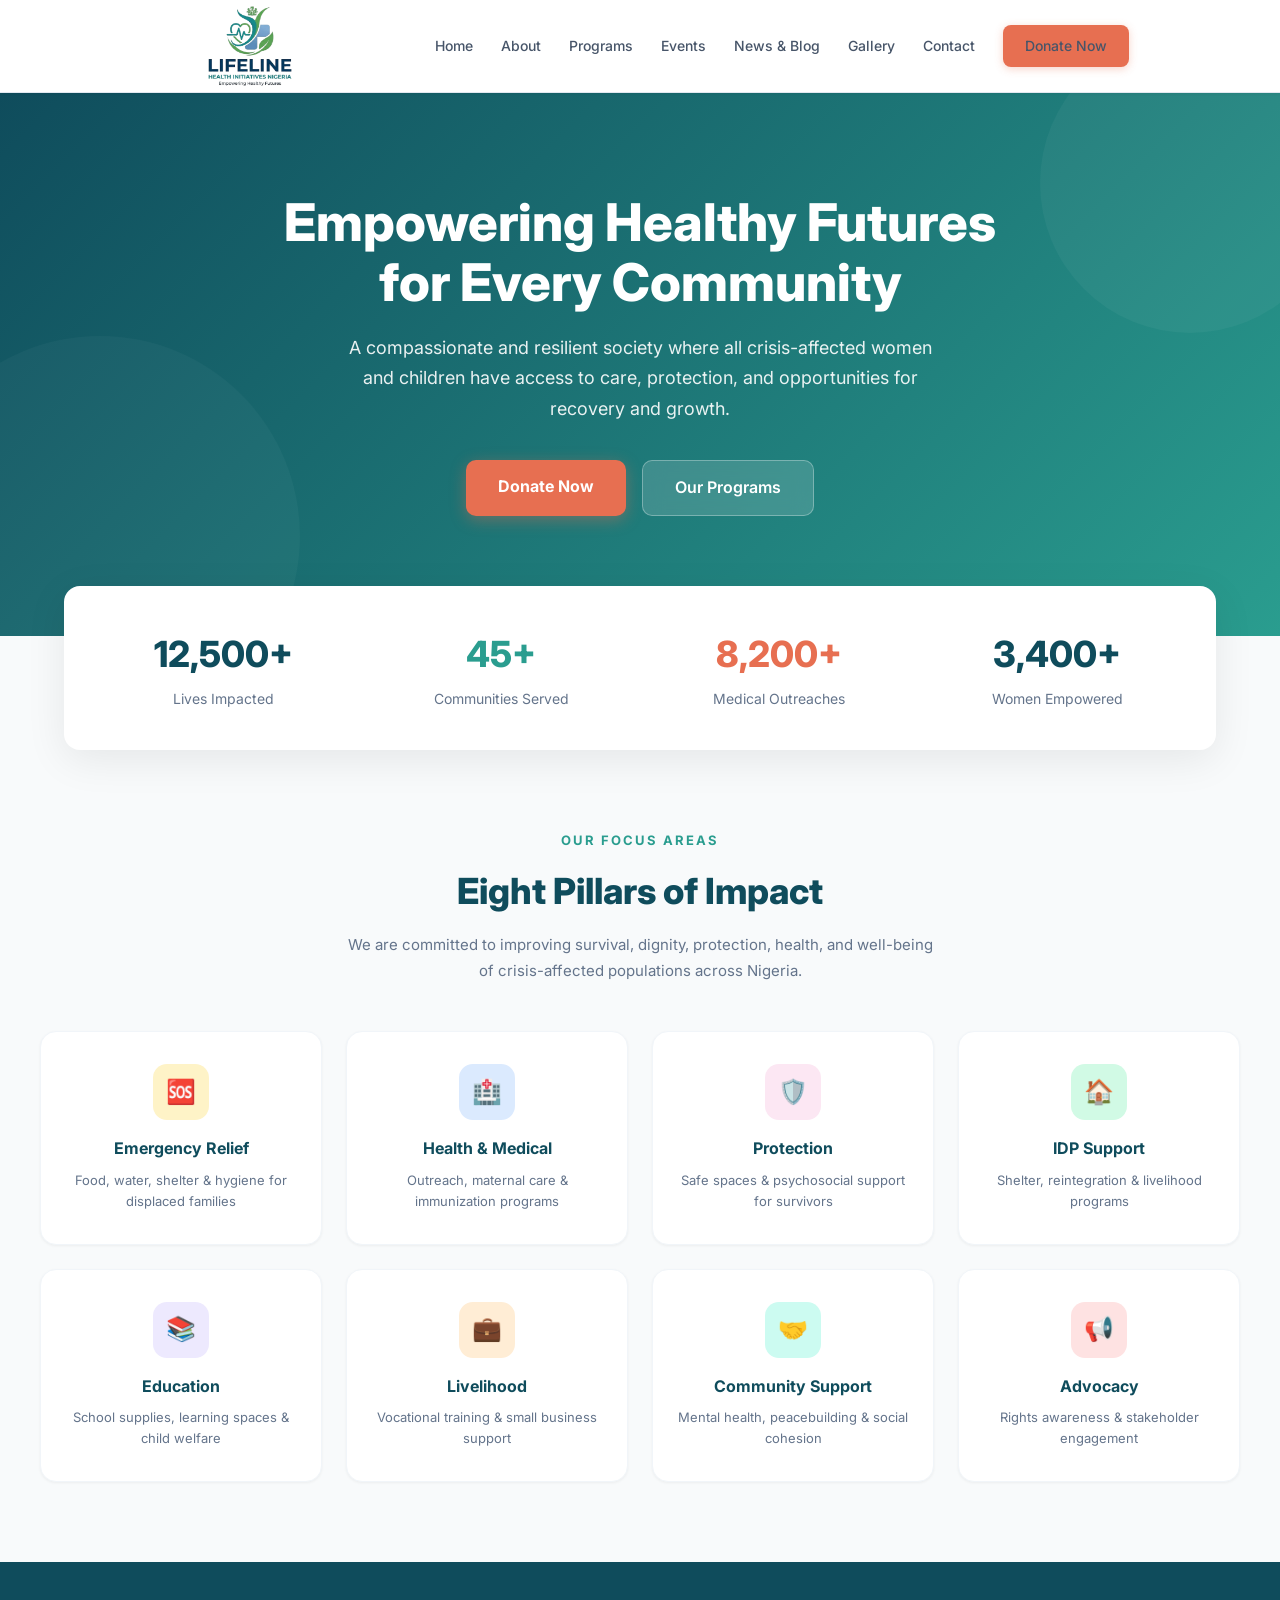
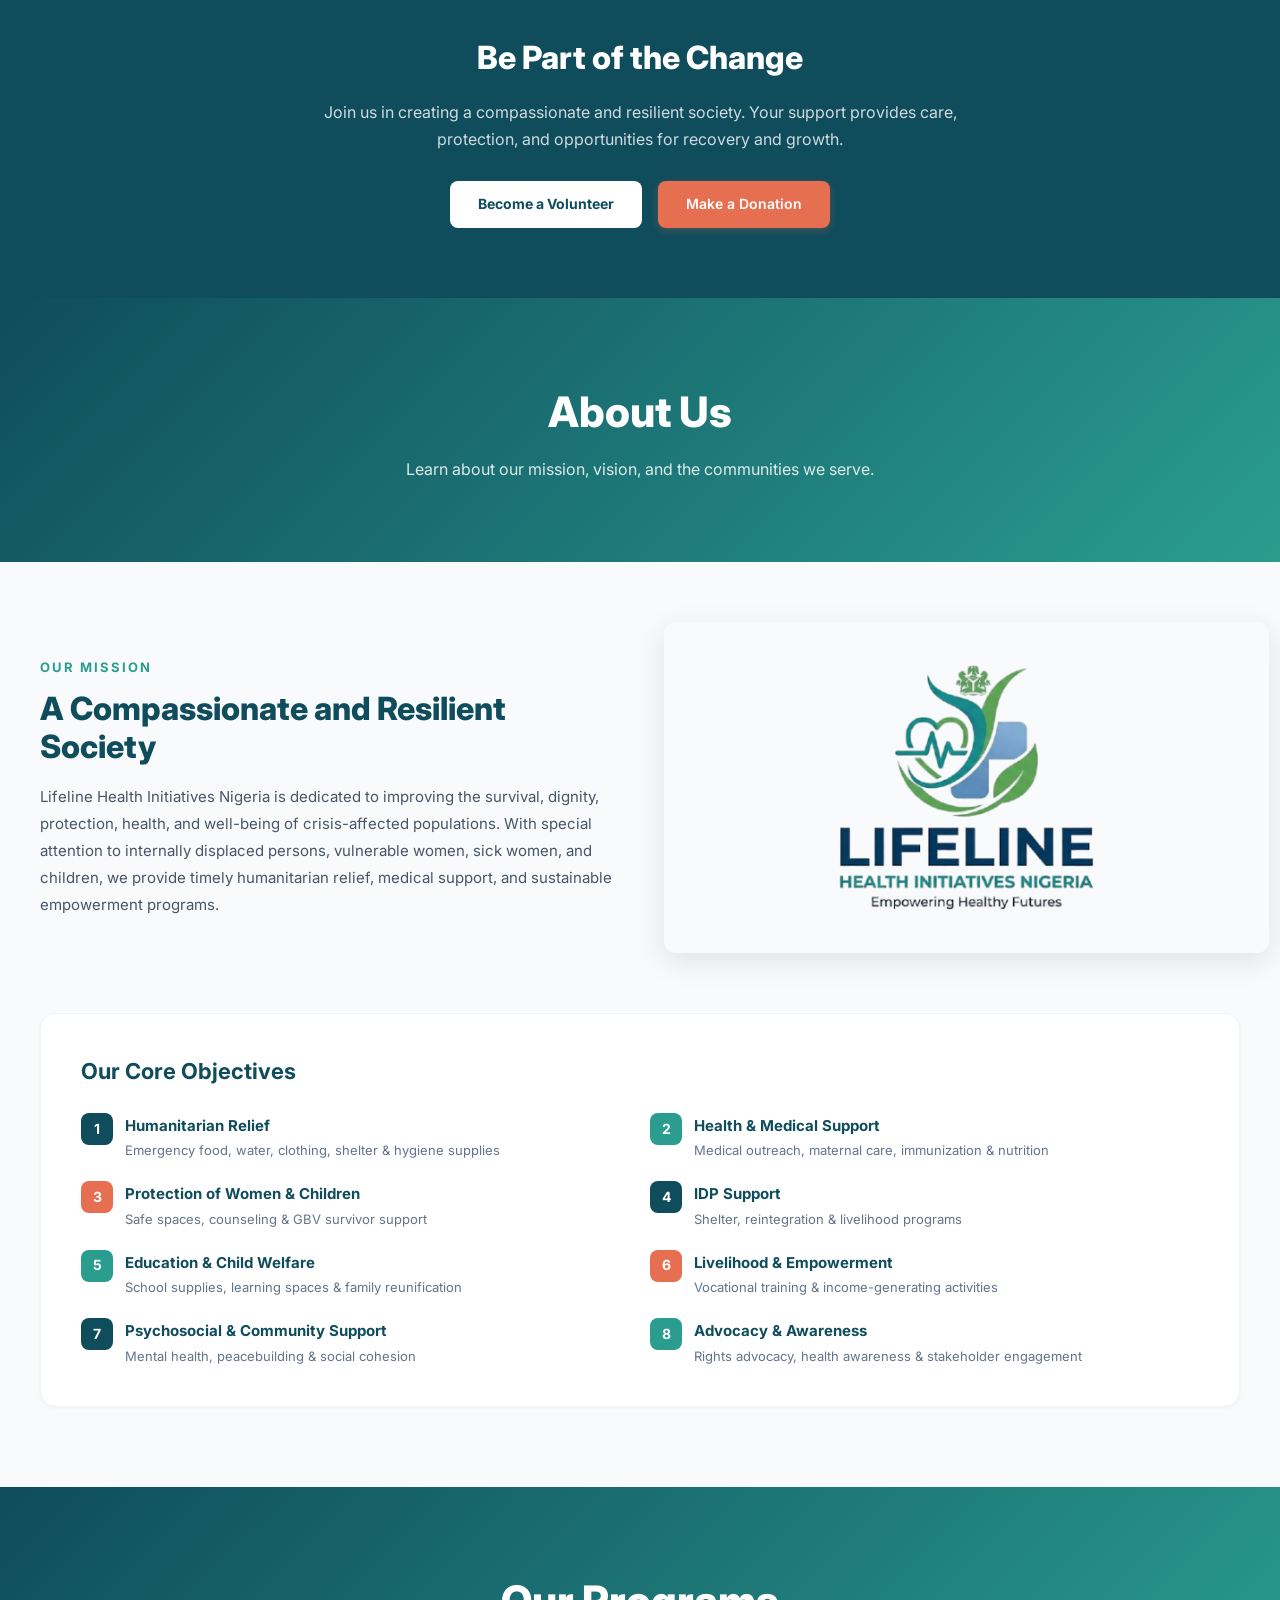
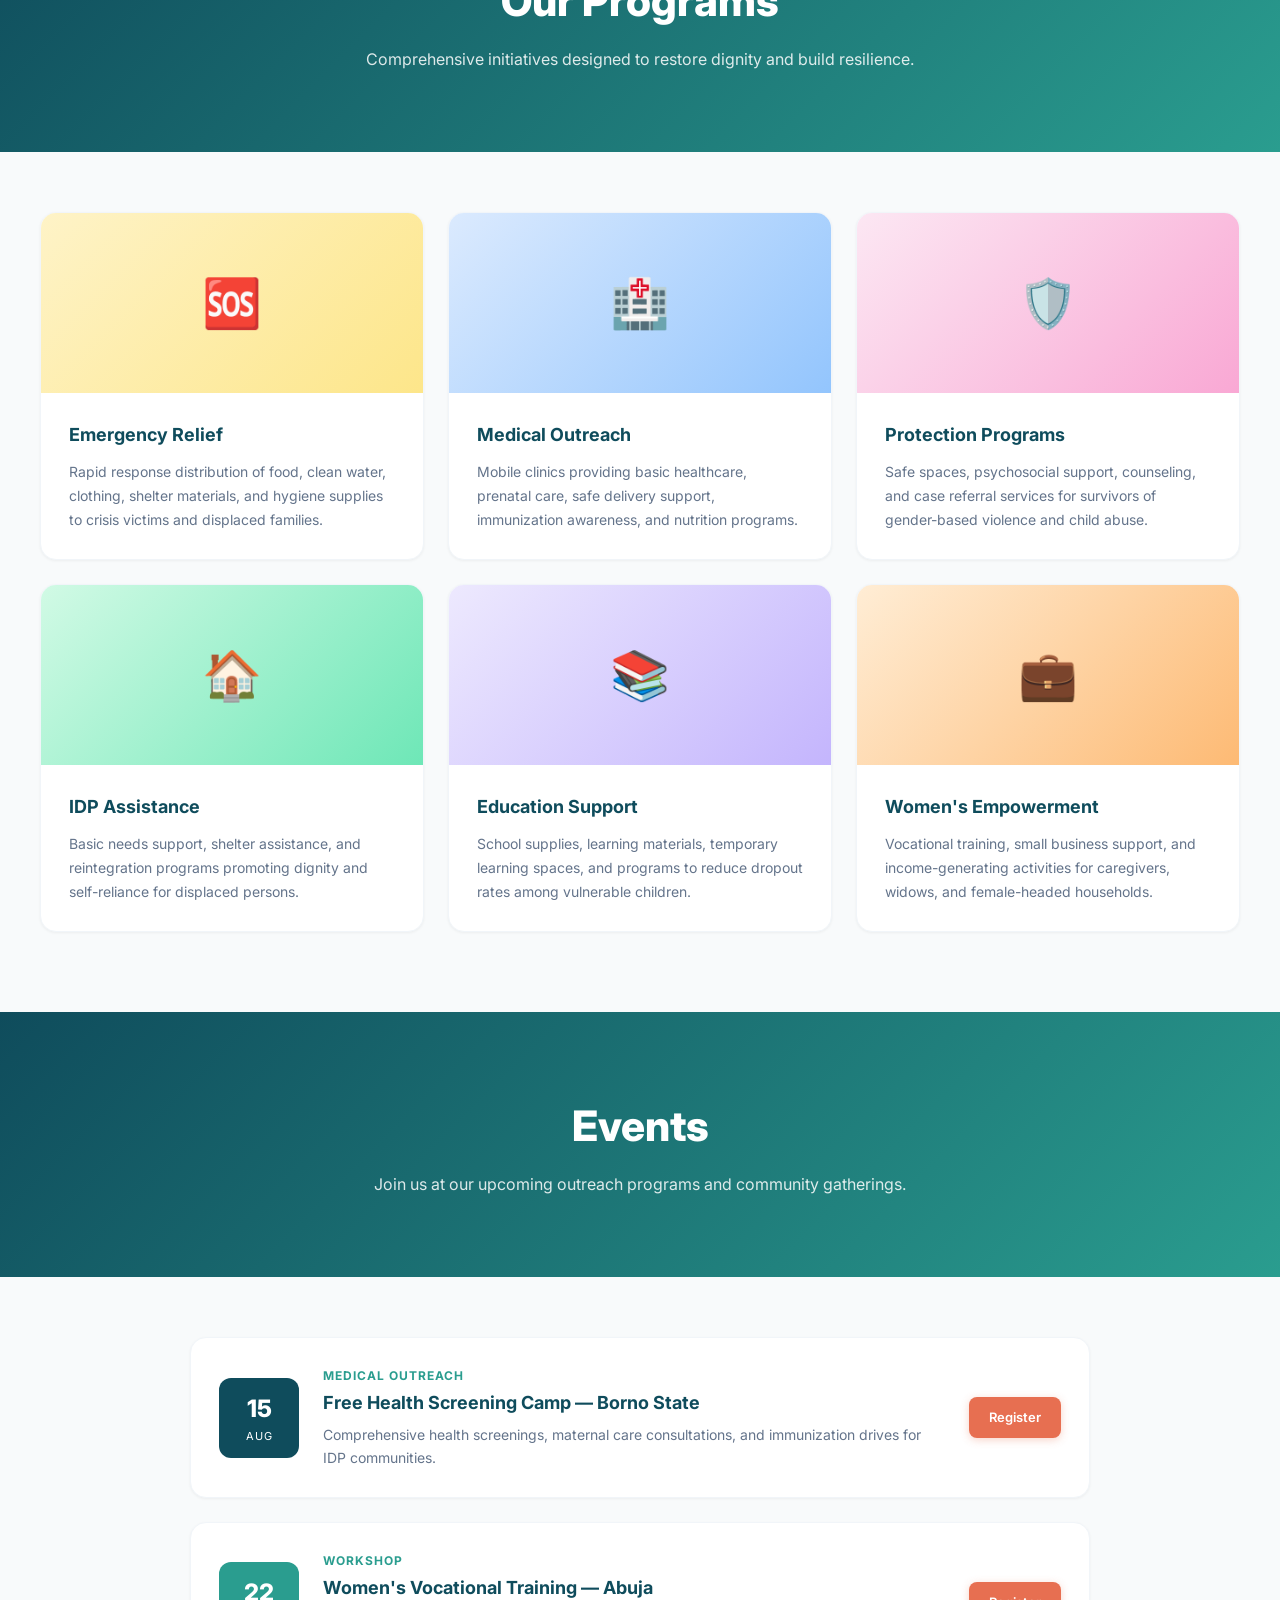
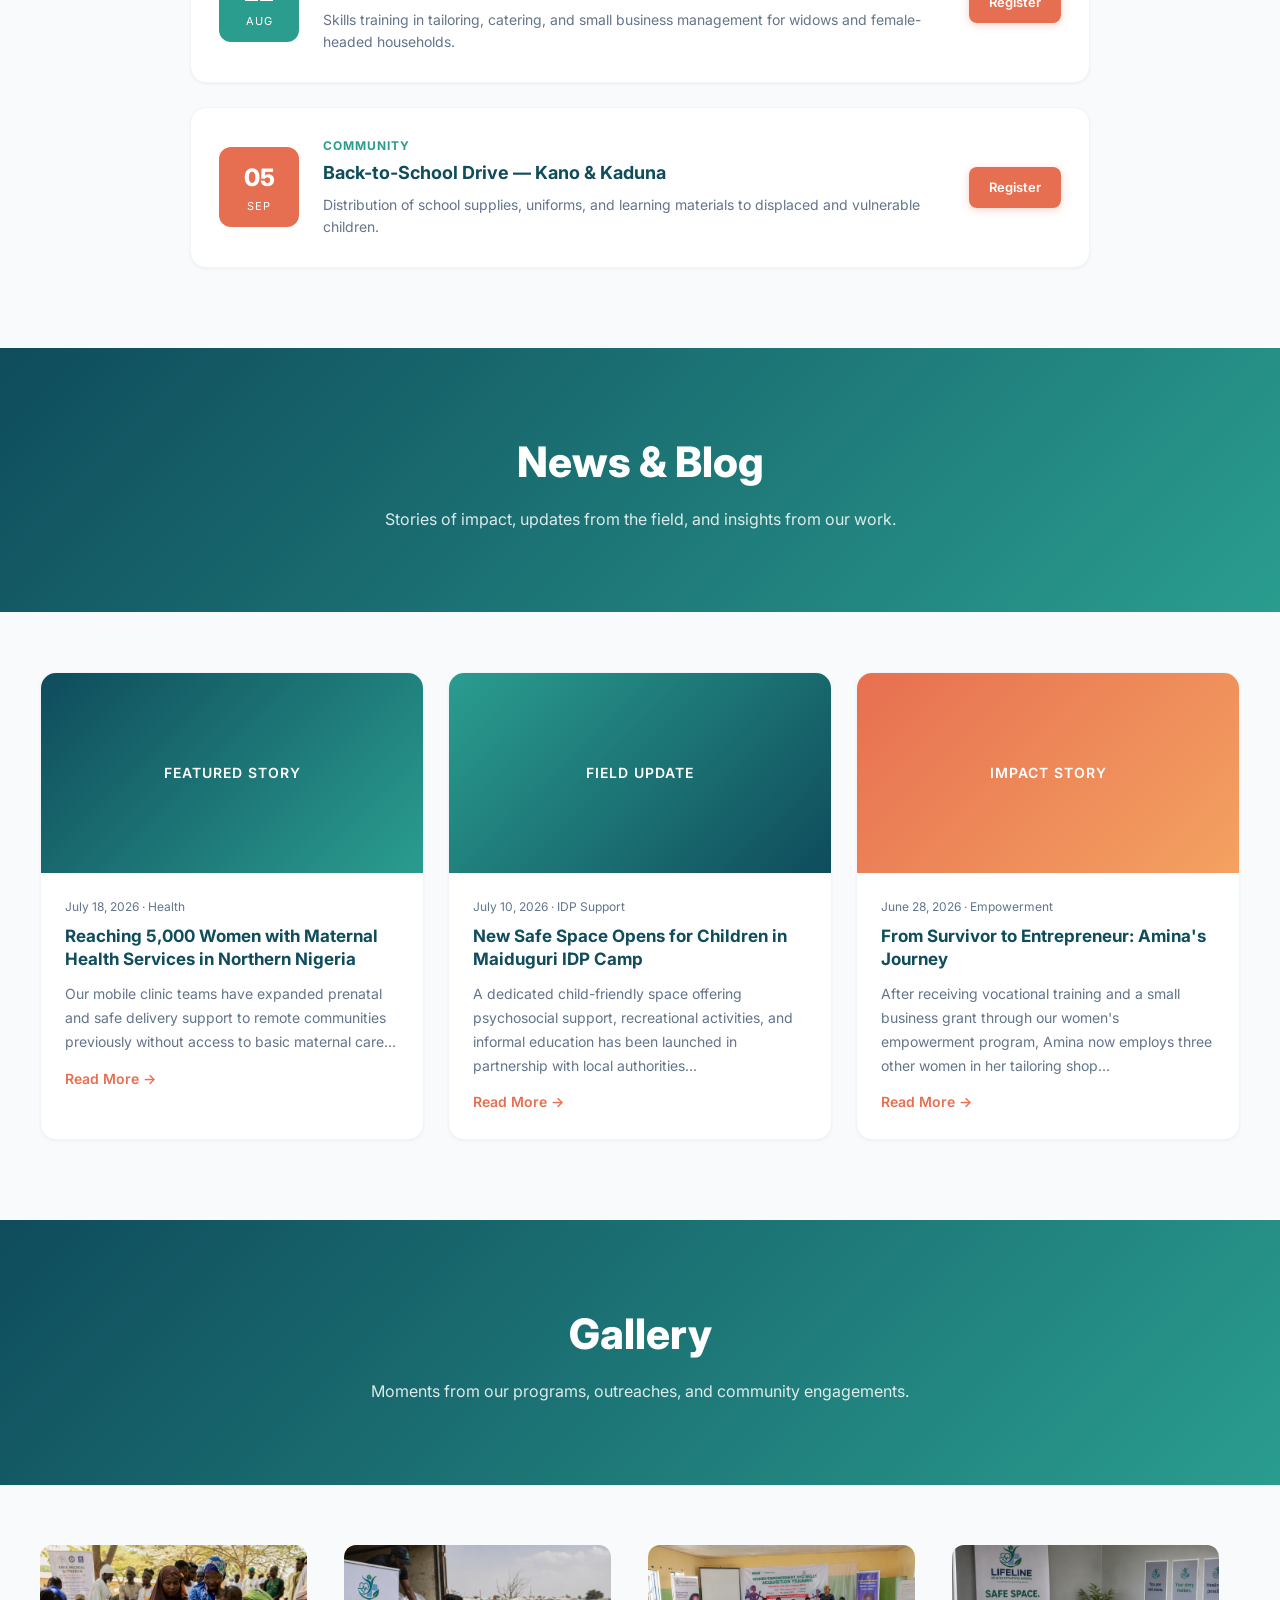
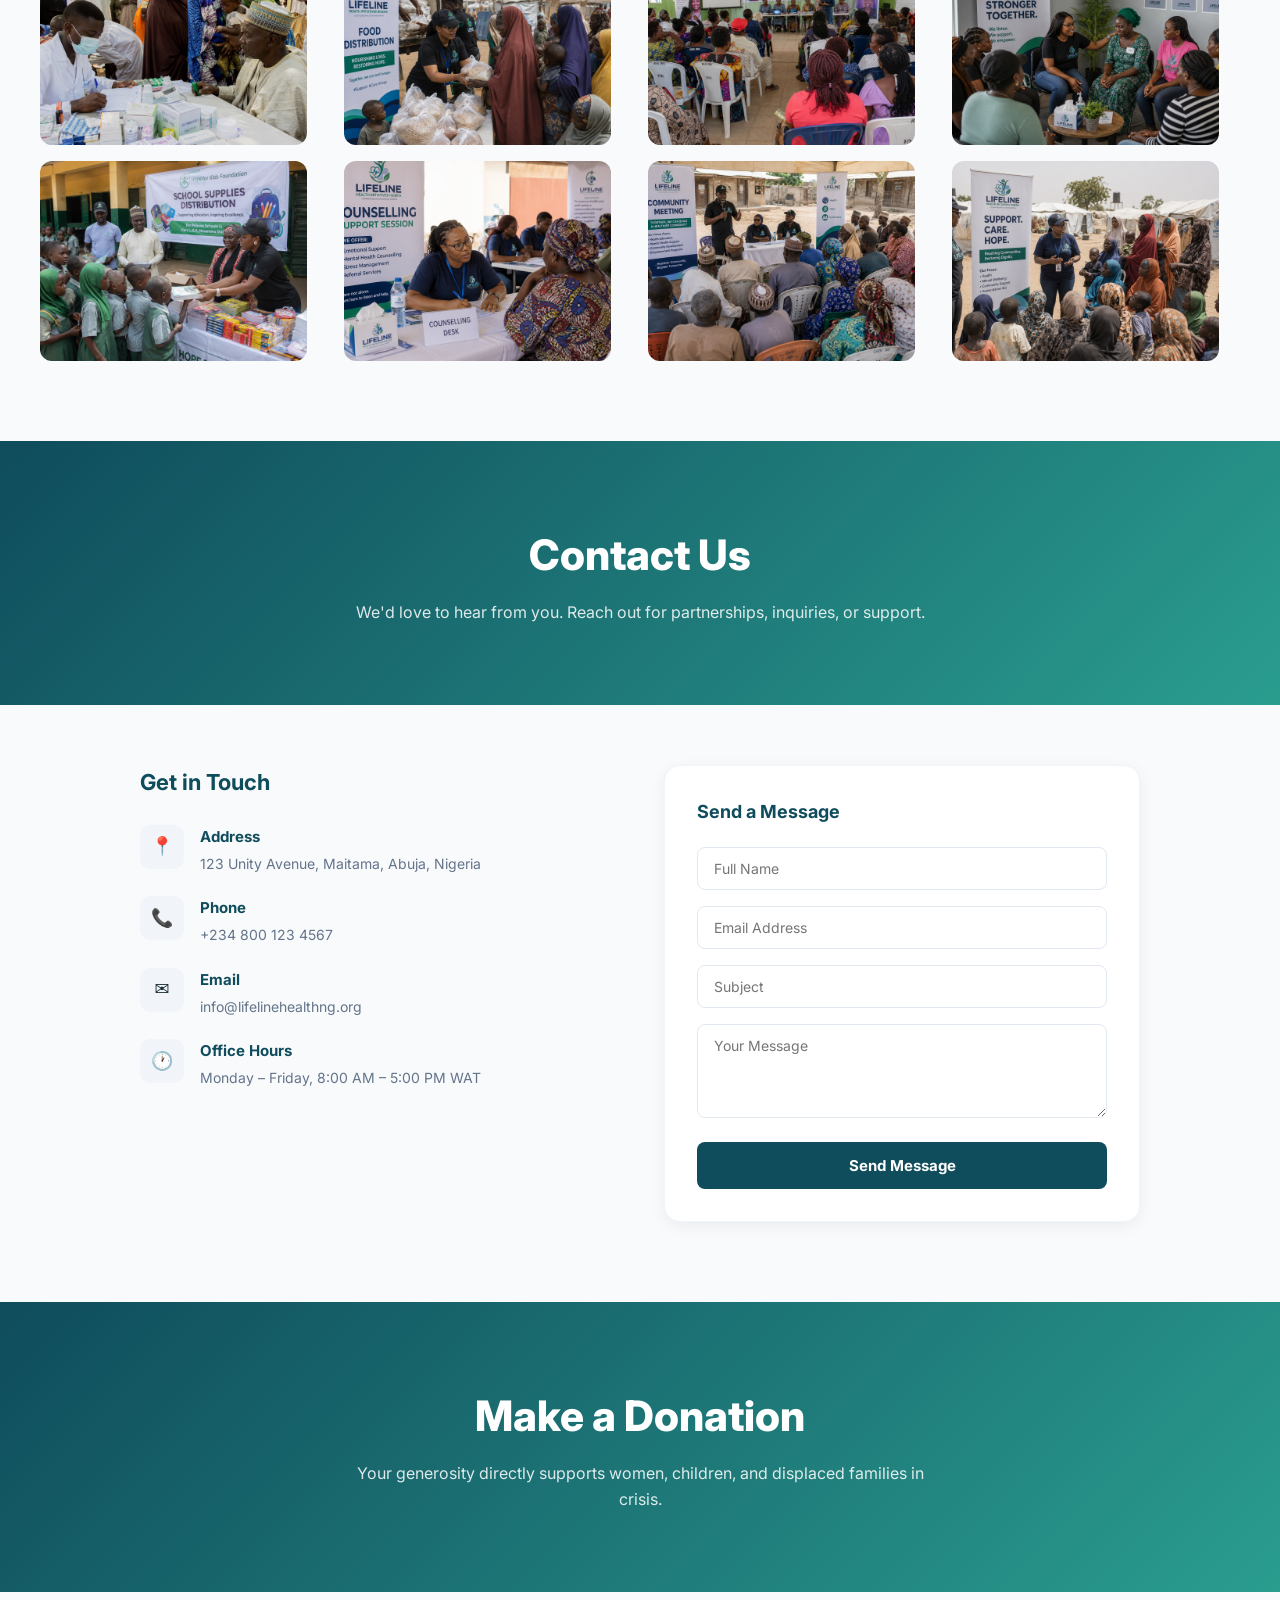
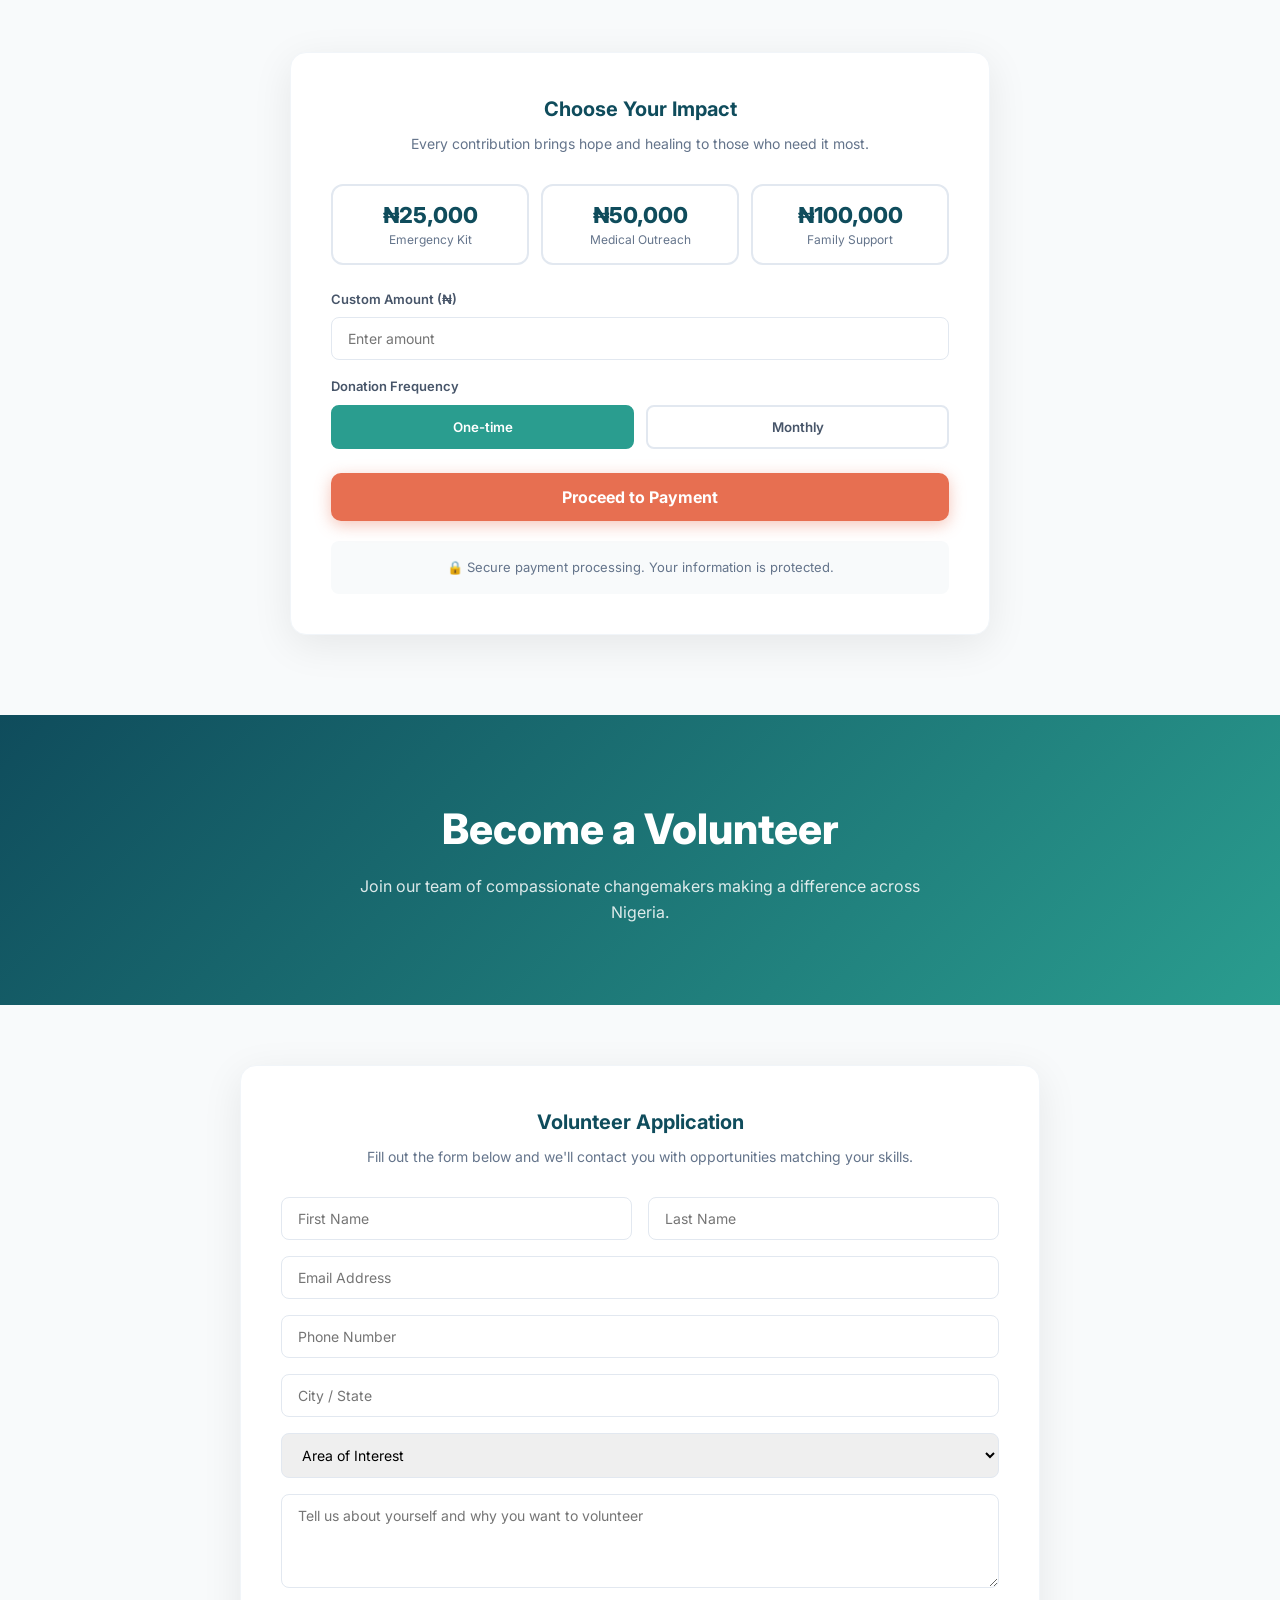
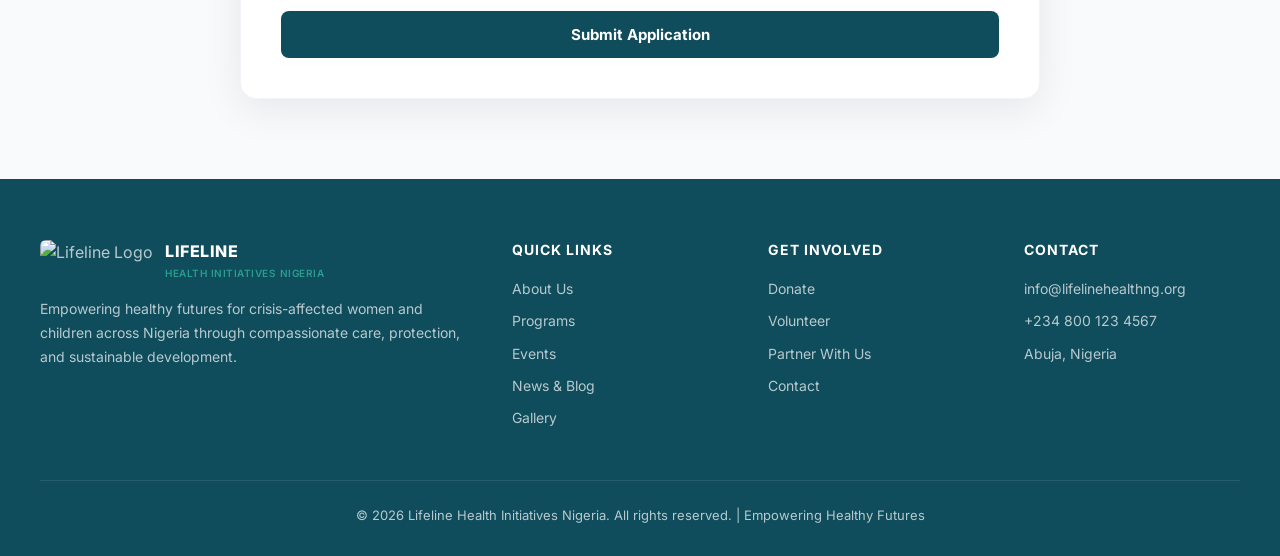
==== commit eaf3ffbd: "implement css changes" ====
--- a/index.html
+++ b/index.html
@@ -6,7 +6,7 @@
     <title>Lifeline Health Initiatives Nigeria — Empowering Healthy Futures</title>
     <link rel="icon" type="image/png" href="./img/WhatsApp Image 2026-07-24 at 4.53.29 PM.jpeg">
     <link href="https://fonts.googleapis.com/css2?family=Inter:wght@300;400;500;600;700;800&display=swap" rel="stylesheet">
-    <link rel="stylesheet" href="ngo.css">
+    <link rel="stylesheet" href="index.css">
     <!-- <style>
         :root {
             --primary-dark: #0f4c5c;
@@ -1301,28 +1301,28 @@
         <div class="container">
             <div class="gallery-grid">
                 <div class="gallery-item">
-                    <img class="gallery-item" src="./img/ChatGPT Image Jul 25, 2026, 02_04_58 AM.png" alt="">
+                    <img src="./img/ChatGPT Image Jul 25, 2026, 02_04_58 AM.png" alt="">
                 </div>
                 <div class="gallery-item">
-                    <img class="gallery-item" src="./img/ChatGPT Image Jul 25, 2026, 02_44_23 AM.png" alt="">
+                    <img src="./img/ChatGPT Image Jul 25, 2026, 02_44_23 AM.png" alt="">
                 </div>
                 <div class="gallery-item">
-                    <img class="gallery-item" src="./img/ChatGPT Image Jul 25, 2026, 02_17_59 AM.png" alt="">
+                    <img src="./img/ChatGPT Image Jul 25, 2026, 02_17_59 AM.png" alt="">
                 </div>
                 <div class="gallery-item">
-                    <img class="gallery-item" src="./img/ChatGPT Image Jul 25, 2026, 02_34_35 AM.png" alt="">
+                    <img src="./img/ChatGPT Image Jul 25, 2026, 02_34_35 AM.png" alt="">
                 </div>
                 <div class="gallery-item">
-                    <img class="gallery-item" src="./img/ChatGPT Image Jul 25, 2026, 02_27_41 AM.png" alt="">
+                    <img src="./img/ChatGPT Image Jul 25, 2026, 02_27_41 AM.png" alt="">
                 </div>
                 <div class="gallery-item">
-                    <img class="gallery-item" src="./img/ChatGPT Image Jul 25, 2026, 02_32_46 AM.png" alt="">
+                    <img src="./img/ChatGPT Image Jul 25, 2026, 02_32_46 AM.png" alt="">
                 </div>
                 <div class="gallery-item">
-                    <img class="gallery-item" src="./img/ChatGPT Image Jul 25, 2026, 02_35_52 AM.png" alt="">
+                    <img src="./img/ChatGPT Image Jul 25, 2026, 02_35_52 AM.png" alt="">
                 </div>
                 <div class="gallery-item">
-                    <img class="gallery-item" src="./img/ChatGPT Image Jul 25, 2026, 02_37_00 AM.png" alt="">
+                    <img src="./img/ChatGPT Image Jul 25, 2026, 02_37_00 AM.png" alt="">
                 </div>
             </div>
         </div>
@@ -1520,12 +1520,12 @@
     </footer>
 
     <script>
-        // function toggleMenu() {
-        //     document.getElementById('navLinks').classList.toggle('open');
-        // }
-        // function closeMenu() {
-        //     document.getElementById('navLinks').classList.remove('open');
-        // }
+        function toggleMenu() {
+            document.getElementById('navLinks').classList.toggle('open');
+        }
+        function closeMenu() {
+            document.getElementById('navLinks').classList.remove('open');
+        }
         function selectAmount(btn) {
             document.querySelectorAll('.amount-btn').forEach(b => b.classList.remove('active'));
             btn.classList.add('active');
@@ -1534,10 +1534,10 @@
             document.querySelectorAll('.freq-btn').forEach(b => b.classList.remove('active'));
             btn.classList.add('active');
         }
-        // // Close mobile menu on resize to desktop
-        // window.addEventListener('resize', () => {
-        //     if (window.innerWidth > 768) closeMenu();
-        // });
+        // Close mobile menu on resize to desktop
+        window.addEventListener('resize', () => {
+            if (window.innerWidth > 768) closeMenu();
+        });
     </script>
 </body>
 </html>
--- a/index.css
+++ b/index.css
@@ -0,0 +1,941 @@
+
+:root {
+    --primary-dark: #0f4c5c;
+    --primary: #2a9d8f;
+    --accent: #e76f51;
+    --accent-light: #f4a261;
+    --text-dark: #1a2e35;
+    --text-body: #475569;
+    --text-muted: #64748b;
+    --bg: #f8fafb;
+    --bg-white: #ffffff;
+    --border: #e2e8f0;
+    --shadow-sm: 0 1px 3px rgba(0,0,0,0.05);
+    --shadow-md: 0 4px 16px rgba(0,0,0,0.06);
+    --shadow-lg: 0 10px 40px rgba(0,0,0,0.08);
+    --radius-sm: 8px;
+    --radius-md: 12px;
+    --radius-lg: 16px;
+    --transition: all 0.25s cubic-bezier(0.4, 0, 0.2, 1);
+}
+
+* { margin: 0; padding: 0; box-sizing: border-box; }
+html { scroll-behavior: smooth; }
+body {
+    font-family: 'Inter', system-ui, -apple-system, sans-serif;
+    color: var(--text-dark);
+    background: var(--bg);
+    line-height: 1.6;
+    -webkit-font-smoothing: antialiased;
+}
+img { max-width: 100%; height: auto; display: block; }
+a { text-decoration: none; color: inherit; }
+button { font-family: inherit; cursor: pointer; border: none; }
+ul { list-style: none; }
+
+/* ===== NAVIGATION ===== */
+.navbar {
+    background: var(--bg-white);
+    border-bottom: 1px solid var(--border);
+    position: sticky;
+    top: 0;
+    z-index: 1000;
+    box-shadow: var(--shadow-sm);
+}
+.nav-container {
+    max-width: 1200px;
+    margin: 0 auto;
+    padding: 0 24px;
+    display: flex;
+    align-items: center;
+    justify-content: space-evenly;
+    height: 92px;
+}
+.nav-brand {
+    display: flex;
+    align-items: center;
+    gap: 12px;
+}
+.nav-brand img {
+    height: 108px;
+    width: auto;
+    border-radius: 6px;
+}
+.nav-brand-text .brand-title {
+    font-weight: 800;
+    font-size: 18px;
+    color: var(--primary-dark);
+    letter-spacing: 0.5px;
+    line-height: 1.2;
+}
+.nav-brand-text .brand-sub {
+    font-size: 10px;
+    color: var(--primary);
+    font-weight: 600;
+    letter-spacing: 0.5px;
+    text-transform: uppercase;
+}
+.nav-links {
+    display: flex;
+    align-items: center;
+    gap: 28px;
+}
+.nav-links a {
+    font-size: 14px;
+    font-weight: 500;
+    color: var(--text-body);
+    transition: var(--transition);
+    position: relative;
+}
+.nav-links a::after {
+    content: '';
+    position: absolute;
+    bottom: -4px;
+    left: 0;
+    width: 0;
+    height: 2px;
+    background: var(--primary);
+    transition: var(--transition);
+    border-radius: 2px;
+}
+.nav-links a:hover { color: var(--primary-dark); }
+.nav-links a:hover::after { width: 100%; }
+.btn-primary {
+    background: var(--accent);
+    color: white;
+    padding: 10px 22px;
+    border-radius: var(--radius-sm);
+    font-weight: 600;
+    font-size: 14px;
+    transition: var(--transition);
+    box-shadow: 0 2px 8px rgba(231,111,81,0.3);
+}
+.btn-primary:hover {
+    background: #d45a3d;
+    transform: translateY(-1px);
+    box-shadow: 0 4px 12px rgba(231,111,81,0.35);
+}
+.menu-toggle {
+    display: none;
+    background: none;
+    font-size: 24px;
+    color: var(--primary-dark);
+    padding: 4px;
+}
+
+/* ===== HERO ===== */
+.hero {
+    background: linear-gradient(135deg, var(--primary-dark) 0%, var(--primary) 100%);
+    color: white;
+    padding: 100px 24px 120px;
+    text-align: center;
+    position: relative;
+    overflow: hidden;
+}
+.hero::before {
+    content: '';
+    position: absolute;
+    top: -60px;
+    right: -60px;
+    width: 300px;
+    height: 300px;
+    background: rgba(255,255,255,0.04);
+    border-radius: 50%;
+}
+.hero::after {
+    content: '';
+    position: absolute;
+    bottom: -100px;
+    left: -100px;
+    width: 400px;
+    height: 400px;
+    background: rgba(255,255,255,0.03);
+    border-radius: 50%;
+}
+.hero-content {
+    max-width: 800px;
+    margin: 0 auto;
+    position: relative;
+    z-index: 1;
+}
+.hero-badge {
+    display: inline-block;
+    background: rgba(255,255,255,0.15);
+    padding: 6px 18px;
+    border-radius: 20px;
+    font-size: 12px;
+    font-weight: 600;
+    letter-spacing: 1px;
+    margin-bottom: 24px;
+    text-transform: uppercase;
+    backdrop-filter: blur(4px);
+}
+.hero h1 {
+    font-size: clamp(32px, 5vw, 52px);
+    font-weight: 800;
+    margin-bottom: 20px;
+    line-height: 1.15;
+}
+.hero p {
+    font-size: clamp(15px, 2vw, 18px);
+    opacity: 0.9;
+    max-width: 600px;
+    margin: 0 auto 36px;
+    line-height: 1.7;
+}
+.hero-buttons {
+    display: flex;
+    gap: 16px;
+    justify-content: center;
+    flex-wrap: wrap;
+}
+.btn-white {
+    background: rgba(255,255,255,0.15);
+    color: white;
+    border: 1px solid rgba(255,255,255,0.3);
+    padding: 14px 32px;
+    border-radius: 10px;
+    font-weight: 600;
+    font-size: 16px;
+    backdrop-filter: blur(10px);
+    transition: var(--transition);
+}
+.btn-white:hover {
+    background: rgba(255,255,255,0.25);
+    transform: translateY(-2px);
+}
+.btn-accent-lg {
+    background: var(--accent);
+    color: white;
+    padding: 14px 32px;
+    border-radius: 10px;
+    font-weight: 700;
+    font-size: 16px;
+    transition: var(--transition);
+    box-shadow: 0 4px 16px rgba(231,111,81,0.4);
+}
+.btn-accent-lg:hover {
+    background: #d45a3d;
+    transform: translateY(-2px);
+}
+
+/* ===== STATS BAR ===== */
+.stats-bar {
+    max-width: 1200px;
+    margin: -50px auto 0;
+    padding: 0 24px;
+    position: relative;
+    z-index: 2;
+}
+.stats-grid {
+    background: var(--bg-white);
+    border-radius: var(--radius-lg);
+    box-shadow: var(--shadow-lg);
+    padding: 40px 32px;
+    display: grid;
+    grid-template-columns: repeat(4, 1fr);
+    gap: 24px;
+    text-align: center;
+}
+.stat-item .stat-number {
+    font-size: clamp(28px, 3vw, 36px);
+    font-weight: 800;
+    color: var(--primary-dark);
+}
+.stat-item:nth-child(2) .stat-number { color: var(--primary); }
+.stat-item:nth-child(3) .stat-number { color: var(--accent); }
+.stat-item .stat-label {
+    color: var(--text-muted);
+    font-size: 14px;
+    margin-top: 4px;
+}
+
+/* ===== SECTION UTILITIES ===== */
+.section {
+    padding: 80px 24px;
+}
+.section-header {
+    text-align: center;
+    margin-bottom: 48px;
+}
+.section-tag {
+    color: var(--primary);
+    font-weight: 700;
+    font-size: 13px;
+    letter-spacing: 2px;
+    text-transform: uppercase;
+    margin-bottom: 12px;
+    display: block;
+}
+.section-title {
+    font-size: clamp(26px, 3vw, 36px);
+    font-weight: 800;
+    color: var(--primary-dark);
+    margin-bottom: 12px;
+}
+.section-desc {
+    color: var(--text-muted);
+    max-width: 600px;
+    margin: 0 auto;
+    line-height: 1.7;
+    font-size: 15px;
+}
+.container {
+    max-width: 1200px;
+    margin: 0 auto;
+}
+
+/* ===== CARDS ===== */
+.card-grid {
+    display: grid;
+    gap: 24px;
+}
+.card {
+    background: var(--bg-white);
+    border-radius: var(--radius-lg);
+    padding: 32px 24px;
+    text-align: center;
+    box-shadow: var(--shadow-sm);
+    border: 1px solid #f1f5f9;
+    transition: var(--transition);
+}
+.card:hover {
+    transform: translateY(-4px);
+    box-shadow: var(--shadow-md);
+}
+.card-icon {
+    width: 56px;
+    height: 56px;
+    border-radius: 14px;
+    display: flex;
+    align-items: center;
+    justify-content: center;
+    margin: 0 auto 16px;
+    font-size: 24px;
+}
+.card h3 {
+    font-size: 16px;
+    font-weight: 700;
+    color: var(--primary-dark);
+    margin-bottom: 8px;
+}
+.card p {
+    font-size: 13px;
+    color: var(--text-muted);
+    line-height: 1.6;
+}
+
+/* ===== PROGRAM CARDS ===== */
+.program-card {
+    background: var(--bg-white);
+    border-radius: var(--radius-lg);
+    overflow: hidden;
+    box-shadow: var(--shadow-sm);
+    border: 1px solid #f1f5f9;
+    transition: var(--transition);
+}
+.program-card:hover {
+    transform: translateY(-4px);
+    box-shadow: var(--shadow-md);
+}
+.program-img {
+    height: 180px;
+    display: flex;
+    align-items: center;
+    justify-content: center;
+    font-size: 48px;
+}
+.program-body {
+    padding: 28px;
+}
+.program-body h3 {
+    font-size: 18px;
+    font-weight: 700;
+    color: var(--primary-dark);
+    margin-bottom: 10px;
+}
+.program-body p {
+    color: var(--text-muted);
+    font-size: 14px;
+    line-height: 1.7;
+}
+
+/* ===== CTA BANNER ===== */
+.cta-banner {
+    background: var(--primary-dark);
+    padding: 70px 24px;
+    text-align: center;
+}
+.cta-banner h2 {
+    color: white;
+    font-size: clamp(24px, 3vw, 32px);
+    font-weight: 800;
+    margin-bottom: 16px;
+}
+.cta-banner p {
+    color: rgba(255,255,255,0.8);
+    font-size: 16px;
+    margin-bottom: 28px;
+    max-width: 700px;
+    margin-left: auto;
+    margin-right: auto;
+    line-height: 1.7;
+}
+.cta-buttons {
+    display: flex;
+    gap: 16px;
+    justify-content: center;
+    flex-wrap: wrap;
+}
+.btn-light {
+    background: white;
+    color: var(--primary-dark);
+    padding: 12px 28px;
+    border-radius: var(--radius-sm);
+    font-weight: 700;
+    font-size: 14px;
+    transition: var(--transition);
+}
+.btn-light:hover {
+    background: #f1f5f9;
+    transform: translateY(-1px);
+}
+
+/* ===== PAGE HEADER ===== */
+.page-header {
+    background: linear-gradient(135deg, var(--primary-dark) 0%, var(--primary) 100%);
+    color: white;
+    padding: 80px 24px;
+    text-align: center;
+}
+.page-header h1 {
+    font-size: clamp(30px, 4vw, 42px);
+    font-weight: 800;
+    margin-bottom: 12px;
+}
+.page-header p {
+    font-size: 16px;
+    opacity: 0.85;
+    max-width: 600px;
+    margin: 0 auto;
+}
+
+/* ===== ABOUT ===== */
+.about-grid {
+    display: grid;
+    grid-template-columns: 1fr 1fr;
+    gap: 48px;
+    align-items: center;
+    margin-bottom: 60px;
+}
+.about-text .section-tag { text-align: left; }
+.about-text h2 {
+    font-size: clamp(24px, 3vw, 32px);
+    font-weight: 800;
+    color: var(--primary-dark);
+    margin-bottom: 16px;
+    line-height: 1.2;
+}
+.about-text p {
+    color: var(--text-body);
+    line-height: 1.8;
+    font-size: 15px;
+}
+/* .about-img {
+    background: #f1f5f9;
+    border-radius: var(--radius-lg);
+    height: 320px;
+    display: flex;
+    align-items: center;
+    justify-content: center;
+    padding: 24px;
+} */
+.about-img img {
+    max-width: 105%;
+    max-height: 105%;
+    border-radius: 12px;
+    box-shadow: 0 8px 30px rgba(0,0,0,0.1);
+}
+.objectives-box {
+    background: var(--bg-white);
+    border-radius: var(--radius-lg);
+    padding: 40px;
+    box-shadow: var(--shadow-sm);
+    border: 1px solid #f1f5f9;
+}
+.objectives-box h3 {
+    font-size: 22px;
+    font-weight: 700;
+    color: var(--primary-dark);
+    margin-bottom: 24px;
+}
+.objectives-grid {
+    display: grid;
+    grid-template-columns: 1fr 1fr;
+    gap: 20px;
+}
+.objective-item {
+    display: flex;
+    gap: 12px;
+    align-items: flex-start;
+}
+.objective-num {
+    min-width: 32px;
+    height: 32px;
+    border-radius: 8px;
+    display: flex;
+    align-items: center;
+    justify-content: center;
+    font-weight: 700;
+    font-size: 14px;
+    color: white;
+    flex-shrink: 0;
+}
+.objective-item strong {
+    color: var(--primary-dark);
+    font-size: 15px;
+}
+.objective-item p {
+    color: var(--text-muted);
+    font-size: 13px;
+    margin-top: 2px;
+}
+
+/* ===== EVENTS ===== */
+.event-card {
+    background: var(--bg-white);
+    border-radius: var(--radius-lg);
+    padding: 28px;
+    box-shadow: var(--shadow-sm);
+    border: 1px solid #f1f5f9;
+    display: flex;
+    gap: 24px;
+    align-items: center;
+    transition: var(--transition);
+}
+.event-card:hover {
+    box-shadow: var(--shadow-md);
+    transform: translateX(4px);
+}
+.event-date {
+    min-width: 80px;
+    height: 80px;
+    border-radius: var(--radius-md);
+    display: flex;
+    flex-direction: column;
+    align-items: center;
+    justify-content: center;
+    color: white;
+    flex-shrink: 0;
+}
+.event-date .day { font-size: 24px; font-weight: 800; }
+.event-date .month { font-size: 11px; text-transform: uppercase; letter-spacing: 1px; }
+.event-meta {
+    color: var(--primary);
+    font-size: 12px;
+    font-weight: 700;
+    text-transform: uppercase;
+    letter-spacing: 1px;
+    margin-bottom: 4px;
+}
+.event-card h3 {
+    font-size: 18px;
+    font-weight: 700;
+    color: var(--primary-dark);
+    margin-bottom: 6px;
+}
+.event-card p {
+    color: var(--text-muted);
+    font-size: 14px;
+}
+
+/* ===== NEWS ===== */
+.news-card {
+    background: var(--bg-white);
+    border-radius: var(--radius-lg);
+    overflow: hidden;
+    box-shadow: var(--shadow-sm);
+    border: 1px solid #f1f5f9;
+    transition: var(--transition);
+}
+.news-card:hover {
+    transform: translateY(-4px);
+    box-shadow: var(--shadow-md);
+}
+.news-img {
+    height: 200px;
+    display: flex;
+    align-items: center;
+    justify-content: center;
+    color: white;
+    font-size: 14px;
+    font-weight: 600;
+    letter-spacing: 1px;
+}
+.news-body {
+    padding: 24px;
+}
+.news-date {
+    color: var(--text-muted);
+    font-size: 12px;
+    margin-bottom: 8px;
+}
+.news-body h3 {
+    font-size: 17px;
+    font-weight: 700;
+    color: var(--primary-dark);
+    margin-bottom: 10px;
+    line-height: 1.4;
+}
+.news-body p {
+    color: var(--text-muted);
+    font-size: 14px;
+    line-height: 1.7;
+    margin-bottom: 12px;
+}
+.read-more {
+    color: var(--accent);
+    font-weight: 600;
+    font-size: 14px;
+    transition: var(--transition);
+}
+.read-more:hover { color: #d45a3d; }
+
+/* ===== GALLERY ===== */
+.gallery-grid {
+    display: grid;
+    grid-template-columns: repeat(4, 1fr);
+    gap: 16px;
+}
+.gallery-item {
+    background: #e2e8f0;
+    border-radius: var(--radius-md);
+    height: 200px;
+    aspect-ratio: 4 / 3;   /* Keeps all cards the same size */
+    overflow: hidden;
+    display: flex;
+    align-items: center;
+    justify-content: center;
+    color: #94a3b8;
+    font-size: 13px;
+    font-weight: 500;
+    transition: var(--transition);
+    cursor: pointer;
+}
+.gallery-item img {
+    width: 100%;
+    height: 100%;
+    object-fit: cover;     /* Fills the container while maintaining aspect ratio */
+    display: block;
+    transition: transform 0.3s ease;
+}
+.gallery-item:hover {
+    background: #d1d5db;
+    transform: scale(1.02);
+}
+
+/* ===== CONTACT ===== */
+.contact-grid {
+    display: grid;
+    grid-template-columns: 1fr 1fr;
+    gap: 48px;
+}
+.contact-info h3 {
+    font-size: 22px;
+    font-weight: 700;
+    color: var(--primary-dark);
+    margin-bottom: 24px;
+}
+.contact-item {
+    display: flex;
+    gap: 16px;
+    align-items: flex-start;
+    margin-bottom: 20px;
+}
+.contact-icon {
+    min-width: 44px;
+    height: 44px;
+    background: #f1f5f9;
+    border-radius: 10px;
+    display: flex;
+    align-items: center;
+    justify-content: center;
+    font-size: 18px;
+    flex-shrink: 0;
+}
+.contact-item strong {
+    color: var(--primary-dark);
+    font-size: 15px;
+    display: block;
+    margin-bottom: 2px;
+}
+.contact-item span {
+    color: var(--text-muted);
+    font-size: 14px;
+}
+.form-card {
+    background: var(--bg-white);
+    border-radius: var(--radius-lg);
+    padding: 32px;
+    box-shadow: var(--shadow-md);
+    border: 1px solid #f1f5f9;
+}
+.form-card h3 {
+    font-size: 18px;
+    font-weight: 700;
+    color: var(--primary-dark);
+    margin-bottom: 20px;
+}
+.form-group {
+    margin-bottom: 16px;
+}
+.form-group label {
+    display: block;
+    font-size: 13px;
+    font-weight: 600;
+    color: var(--text-body);
+    margin-bottom: 8px;
+}
+.form-group input,
+.form-group textarea,
+.form-group select {
+    width: 100%;
+    padding: 12px 16px;
+    border: 1px solid var(--border);
+    border-radius: var(--radius-sm);
+    font-size: 14px;
+    outline: none;
+    transition: var(--transition);
+    font-family: inherit;
+}
+.form-group input:focus,
+.form-group textarea:focus,
+.form-group select:focus {
+    border-color: var(--primary);
+    box-shadow: 0 0 0 3px rgba(42,157,143,0.1);
+}
+.form-group textarea { resize: vertical; }
+.btn-submit {
+    width: 100%;
+    background: var(--primary-dark);
+    color: white;
+    padding: 14px;
+    border-radius: var(--radius-sm);
+    font-weight: 700;
+    font-size: 15px;
+    transition: var(--transition);
+}
+.btn-submit:hover { background: #0d3f4d; }
+
+/* ===== DONATE ===== */
+.donate-card {
+    background: var(--bg-white);
+    border-radius: var(--radius-lg);
+    padding: 40px;
+    box-shadow: var(--shadow-lg);
+    border: 1px solid #f1f5f9;
+    max-width: 700px;
+    margin: 0 auto;
+}
+.amount-grid {
+    display: grid;
+    grid-template-columns: repeat(3, 1fr);
+    gap: 12px;
+    margin-bottom: 24px;
+}
+.amount-btn {
+    padding: 16px;
+    border: 2px solid var(--border);
+    border-radius: var(--radius-md);
+    background: white;
+    cursor: pointer;
+    text-align: center;
+    transition: var(--transition);
+}
+.amount-btn:hover, .amount-btn.active {
+    border-color: var(--primary);
+    background: rgba(42,157,143,0.05);
+}
+.amount-btn .amount-val {
+    font-size: 22px;
+    font-weight: 800;
+    color: var(--primary-dark);
+}
+.amount-btn .amount-label {
+    font-size: 12px;
+    color: var(--text-muted);
+    margin-top: 4px;
+}
+.freq-buttons {
+    display: flex;
+    gap: 12px;
+    margin-bottom: 24px;
+}
+.freq-btn {
+    flex: 1;
+    padding: 12px;
+    border: 2px solid var(--border);
+    background: white;
+    color: var(--text-body);
+    border-radius: var(--radius-sm);
+    font-weight: 600;
+    cursor: pointer;
+    transition: var(--transition);
+}
+.freq-btn.active, .freq-btn:hover {
+    border-color: var(--primary);
+    background: var(--primary);
+    color: white;
+}
+.secure-note {
+    margin-top: 20px;
+    padding: 16px;
+    background: var(--bg);
+    border-radius: var(--radius-sm);
+    text-align: center;
+    font-size: 13px;
+    color: var(--text-muted);
+}
+
+/* ===== VOLUNTEER ===== */
+.volunteer-card {
+    background: var(--bg-white);
+    border-radius: var(--radius-lg);
+    padding: 40px;
+    box-shadow: var(--shadow-lg);
+    border: 1px solid #f1f5f9;
+    max-width: 800px;
+    margin: 0 auto;
+}
+.form-row {
+    display: grid;
+    grid-template-columns: 1fr 1fr;
+    gap: 16px;
+}
+
+/* ===== FOOTER ===== */
+.footer {
+    background: var(--primary-dark);
+    color: rgba(255,255,255,0.7);
+    padding: 60px 24px 30px;
+}
+.footer-grid {
+    max-width: 1200px;
+    margin: 0 auto;
+    display: grid;
+    grid-template-columns: 2fr 1fr 1fr 1fr;
+    gap: 40px;
+    margin-bottom: 40px;
+}
+.footer-brand {
+    display: flex;
+    align-items: center;
+    gap: 12px;
+    margin-bottom: 16px;
+}
+.footer-brand img {
+    height: 40px;
+    border-radius: 6px;
+}
+.footer-brand-text .f-title {
+    font-weight: 800;
+    font-size: 16px;
+    color: white;
+    letter-spacing: 0.5px;
+}
+.footer-brand-text .f-sub {
+    font-size: 10px;
+    color: var(--primary);
+    font-weight: 600;
+    letter-spacing: 0.5px;
+}
+.footer-col p {
+    font-size: 14px;
+    line-height: 1.7;
+    margin-bottom: 16px;
+}
+.footer-col h4 {
+    color: white;
+    font-size: 14px;
+    font-weight: 700;
+    margin-bottom: 16px;
+    text-transform: uppercase;
+    letter-spacing: 1px;
+}
+.footer-col a {
+    display: block;
+    font-size: 14px;
+    margin-bottom: 10px;
+    transition: var(--transition);
+}
+.footer-col a:hover { color: white; }
+.footer-bottom {
+    max-width: 1200px;
+    margin: 0 auto;
+    border-top: 1px solid rgba(255,255,255,0.1);
+    padding-top: 24px;
+    text-align: center;
+    font-size: 13px;
+}
+
+/* ===== RESPONSIVE ===== */
+@media (max-width: 1024px) {
+    .nav-links { gap: 20px; }
+    .gallery-grid { grid-template-columns: repeat(3, 1fr); }
+}
+
+@media (max-width: 768px) {
+    .menu-toggle { display: block; }
+    .nav-links {
+        position: fixed;
+        top: 72px;
+        left: 0;
+        right: 0;
+        background: var(--bg-white);
+        flex-direction: column;
+        padding: 24px;
+        gap: 16px;
+        border-bottom: 1px solid var(--border);
+        box-shadow: var(--shadow-md);
+        transform: translateY(-150%);
+        transition: transform 0.3s ease;
+        align-items: flex-start;
+    }
+    .nav-links.open { transform: translateY(0); }
+    .nav-links a { font-size: 16px; }
+    .nav-links .btn-primary { width: 100%; text-align: center; margin-top: 8px; }
+
+    .stats-grid { grid-template-columns: repeat(2, 1fr); }
+    .about-grid { grid-template-columns: 1fr; }
+    .about-img { order: -1; height: 260px; }
+    .objectives-grid { grid-template-columns: 1fr; }
+    .contact-grid { grid-template-columns: 1fr; }
+    .gallery-grid { grid-template-columns: repeat(2, 1fr); }
+    .footer-grid { grid-template-columns: 1fr 1fr; }
+    .event-card { flex-direction: column; text-align: center; }
+    .amount-grid { grid-template-columns: 1fr; }
+    .form-row { grid-template-columns: 1fr; }
+}
+
+@media (max-width: 480px) {
+    .stats-grid { grid-template-columns: 1fr; padding: 32px 20px; }
+    .hero { padding: 70px 20px 90px; }
+    .section { padding: 60px 20px; }
+    .page-header { padding: 60px 20px; }
+    .cta-banner { padding: 50px 20px; }
+    .gallery-grid { grid-template-columns: 1fr; }
+    .footer-grid { grid-template-columns: 1fr; gap: 32px; }
+    .donate-card, .volunteer-card { padding: 28px 20px; }
+}
+
+/* Utility grids */
+.grid-4 { grid-template-columns: repeat(4, 1fr); }
+.grid-3 { grid-template-columns: repeat(3, 1fr); }
+.grid-2 { grid-template-columns: repeat(2, 1fr); }
+
+@media (max-width: 1024px) {
+    .grid-4 { grid-template-columns: repeat(2, 1fr); }
+}
+@media (max-width: 768px) {
+    .grid-4, .grid-3, .grid-2 { grid-template-columns: 1fr; }
+}
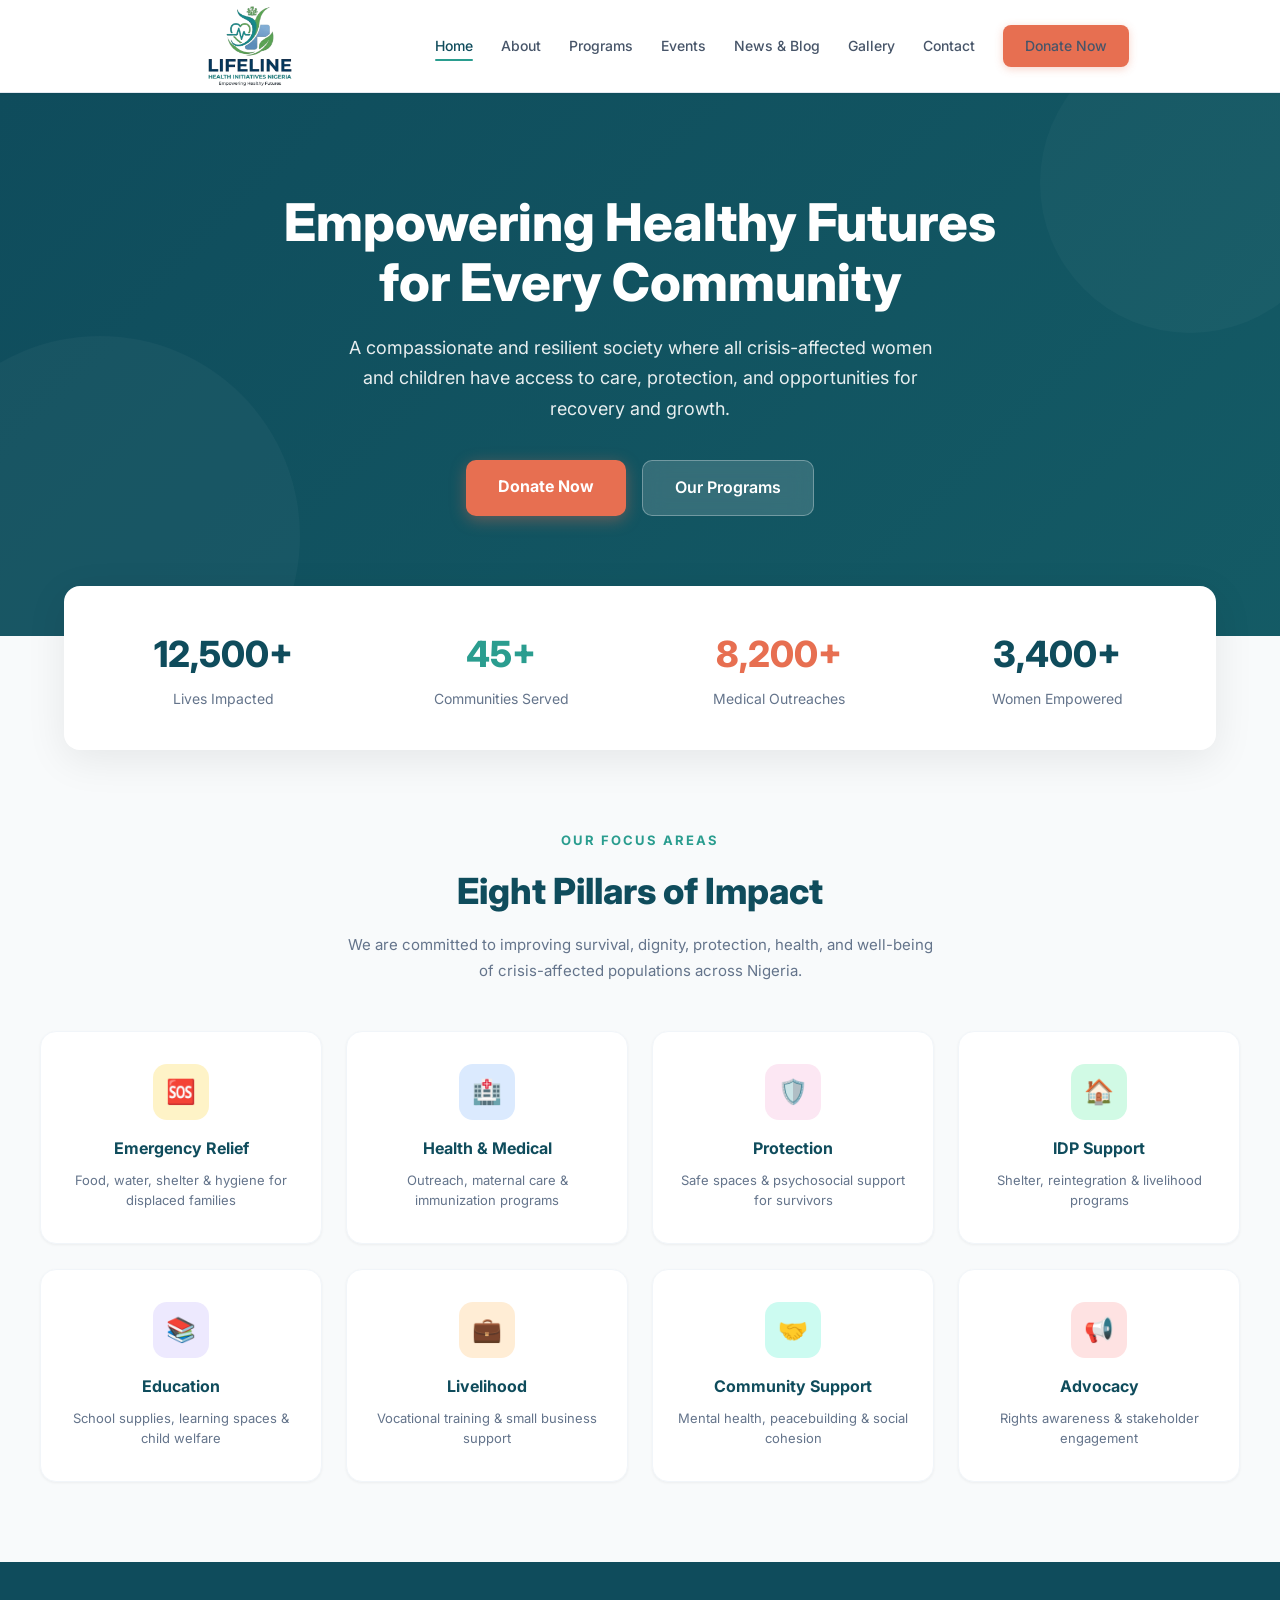
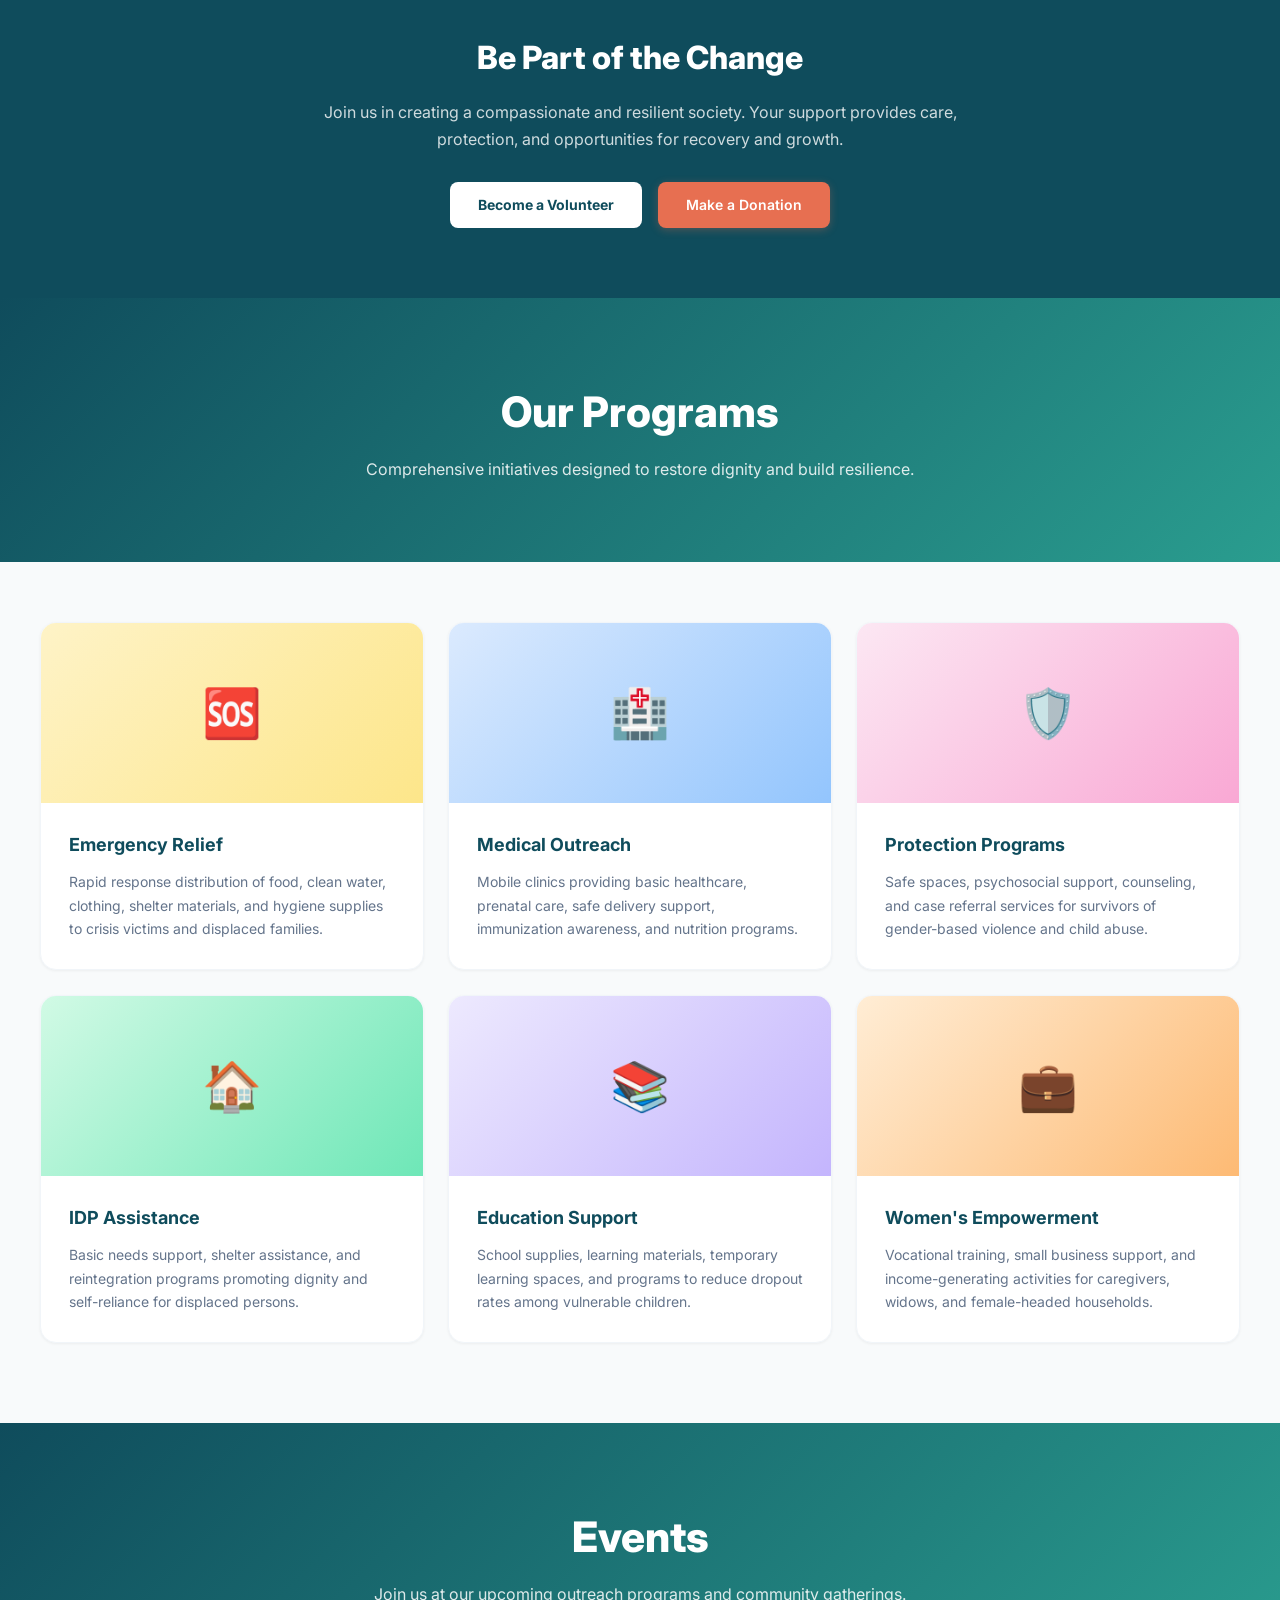
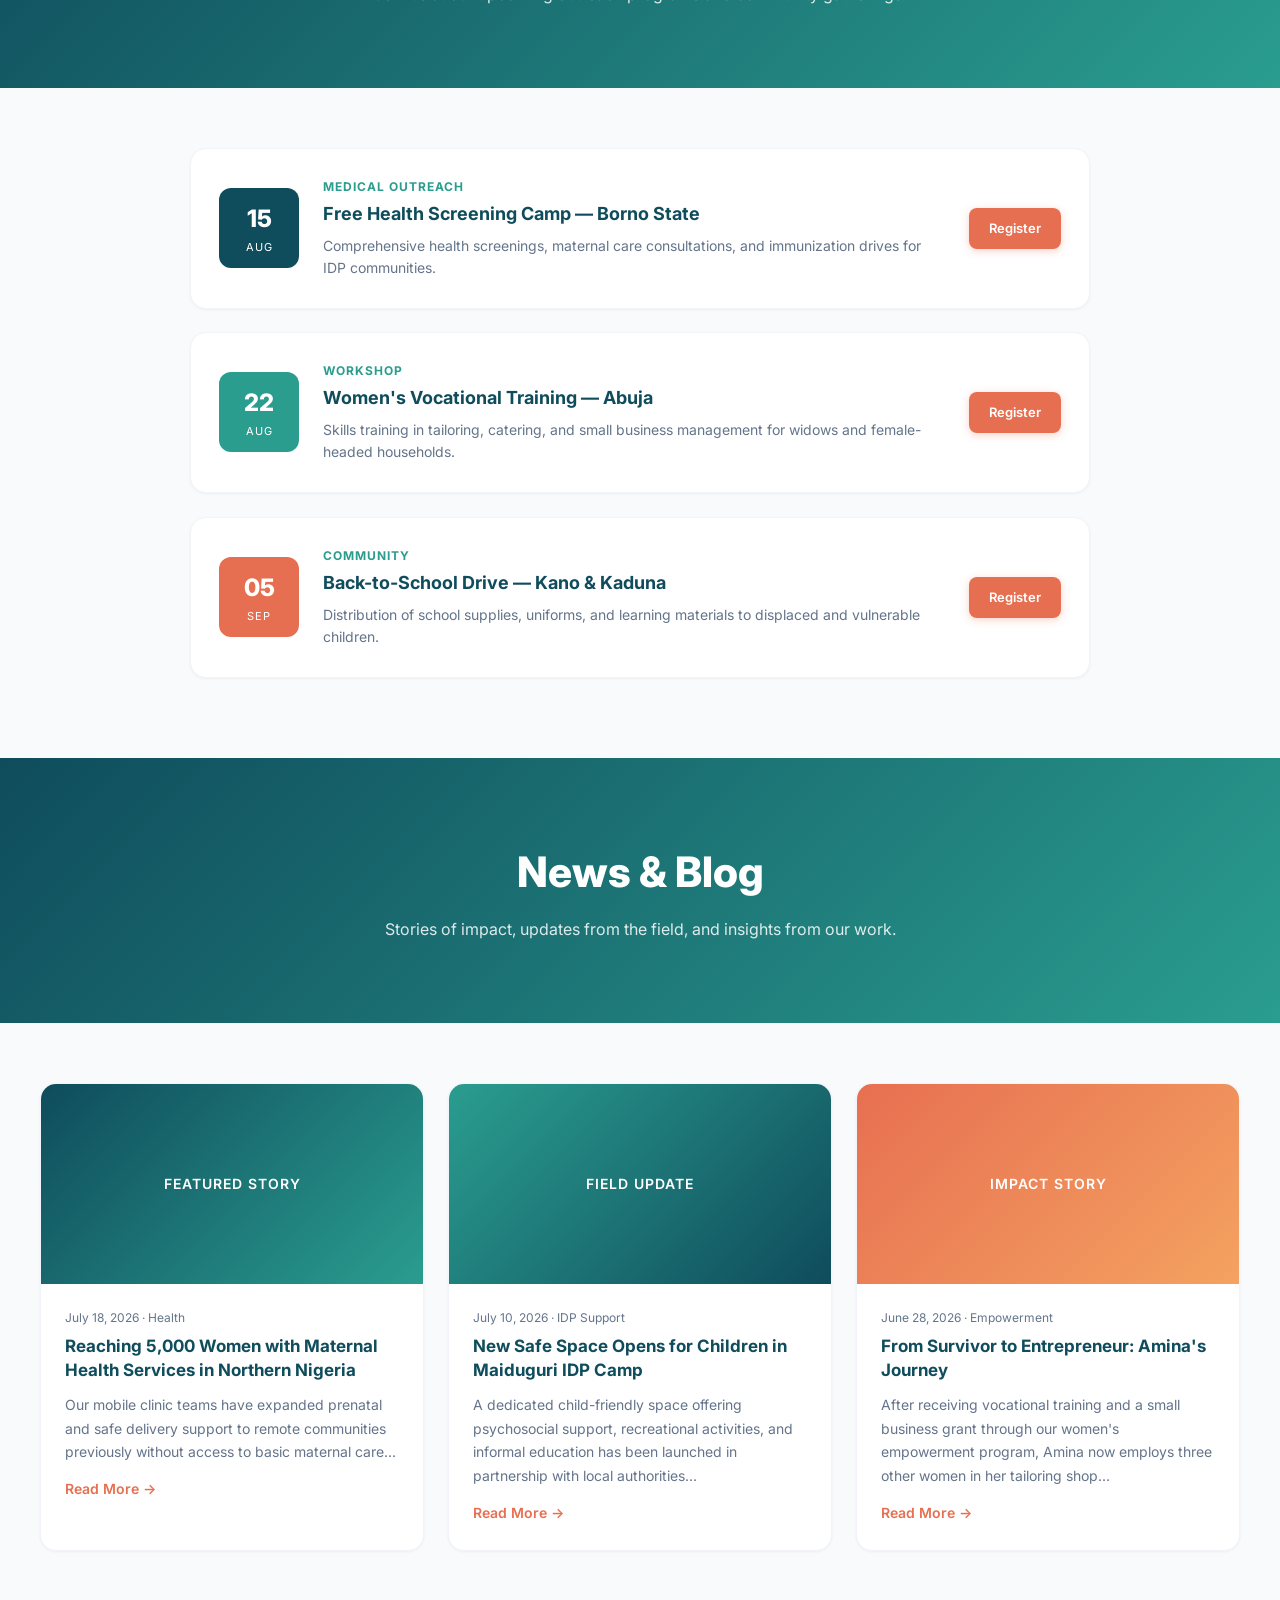
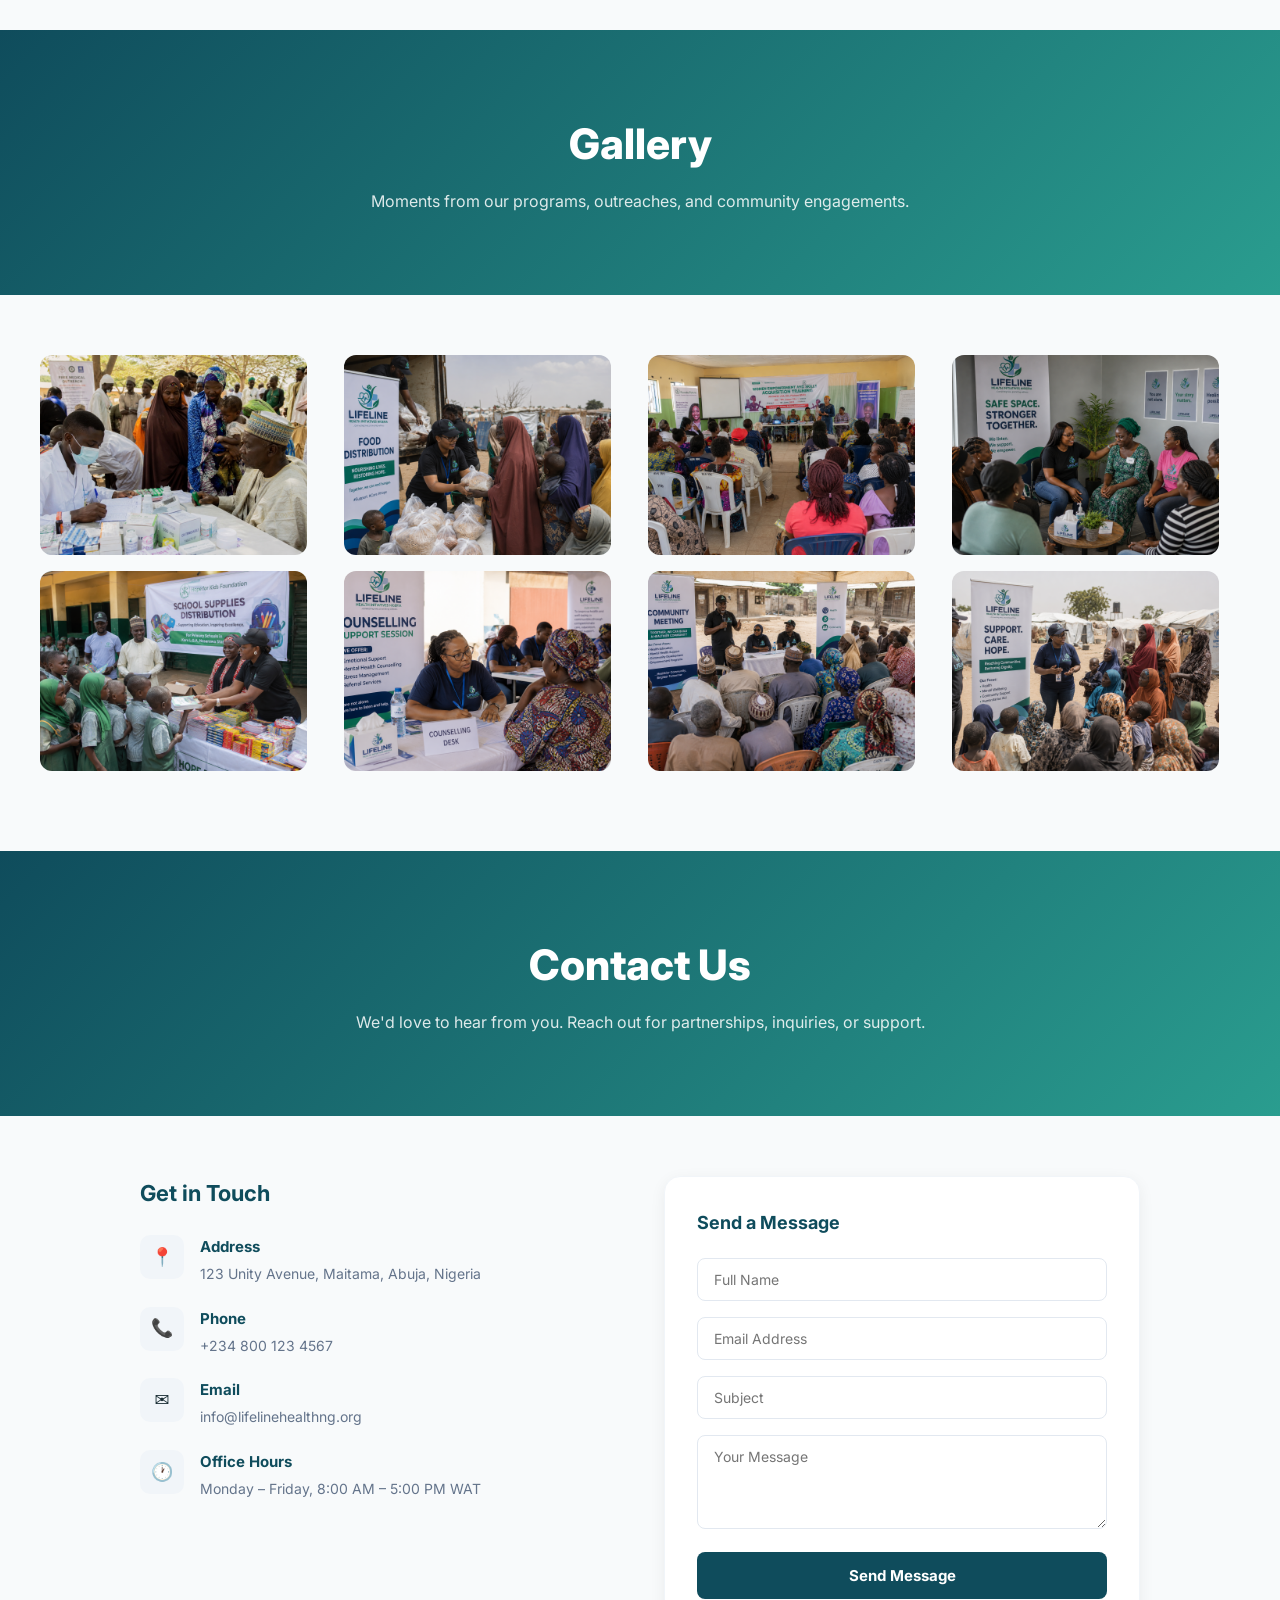
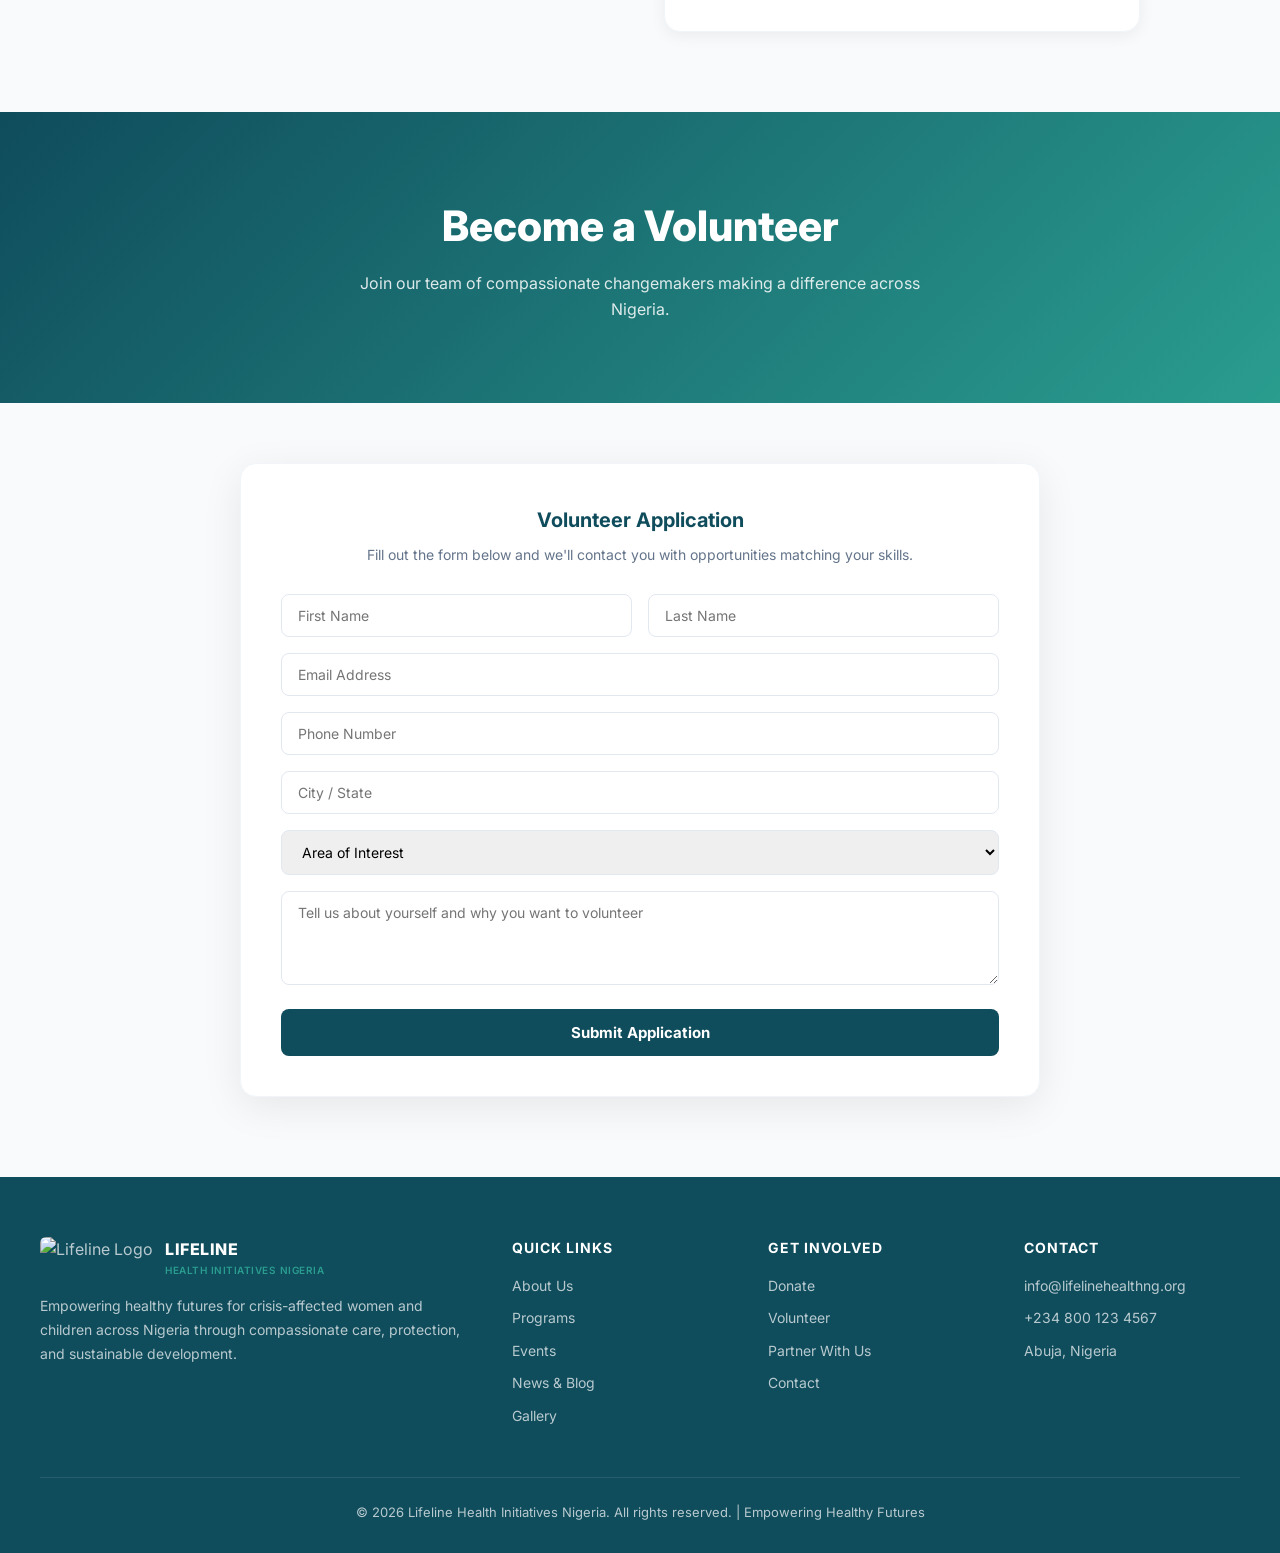
==== commit 6f4a7491: "Initial commit" ====
--- a/index.html
+++ b/index.html
@@ -956,14 +956,14 @@
             </a>
             <button class="menu-toggle" onclick="toggleMenu()" aria-label="Toggle menu">☰</button>
             <div class="nav-links" id="navLinks">
-                <a href="#home">Home</a>
-                <a href="#about">About</a>
+                <a href="#home" class="active">Home</a>
+                <a href="about.html">About</a>
                 <a href="#programs">Programs</a>
                 <a href="#events">Events</a>
                 <a href="#news">News & Blog</a>
                 <a href="#gallery">Gallery</a>
                 <a href="#contact">Contact</a>
-                <a href="#donate" class="btn-primary">Donate Now</a>
+                <a href="donate.html" class="btn-primary">Donate Now</a>
             </div>
         </div>
     </nav>
@@ -971,12 +971,18 @@
     <!-- HOME / HERO -->
     <section id="home">
         <div class="hero">
+            <div class="hero-bg">
+                <div class="hero-bg-slide" style="background-image:url('./img/hero-bg-1.jpg');"></div>
+                <div class="hero-bg-slide" style="background-image:url('./img/hero-bg-2.jpg');"></div>
+                <div class="hero-bg-slide" style="background-image:url('./img/hero-bg-3.jpg');"></div>
+            </div>
+            <div class="hero-overlay"></div>
             <div class="hero-content">
                 <!-- <div class="hero-badge">Nonprofit Organization</div> -->
                 <h1>Empowering Healthy Futures<br>for Every Community</h1>
                 <p>A compassionate and resilient society where all crisis-affected women and children have access to care, protection, and opportunities for recovery and growth.</p>
                 <div class="hero-buttons">
-                    <a href="#donate" class="btn-accent-lg">Donate Now</a>
+                    <a href="donate.html" class="btn-accent-lg">Donate Now</a>
                     <a href="#programs" class="btn-white">Our Programs</a>
                 </div>
             </div>
@@ -1064,88 +1070,7 @@
                 <p>Join us in creating a compassionate and resilient society. Your support provides care, protection, and opportunities for recovery and growth.</p>
                 <div class="cta-buttons">
                     <a href="#volunteer" class="btn-light">Become a Volunteer</a>
-                    <a href="#donate" class="btn-primary" style="padding:12px 28px; font-size:14px;">Make a Donation</a>
-                </div>
-            </div>
-        </div>
-    </section>
-
-    <!-- ABOUT US -->
-    <section id="about" class="section">
-        <div class="page-header" style="margin:-80px -24px 60px;">
-            <h1>About Us</h1>
-            <p>Learn about our mission, vision, and the communities we serve.</p>
-        </div>
-        <div class="container">
-            <div class="about-grid">
-                <div class="about-text">
-                    <span class="section-tag">Our Mission</span>
-                    <h2>A Compassionate and Resilient Society</h2>
-                    <p>Lifeline Health Initiatives Nigeria is dedicated to improving the survival, dignity, protection, health, and well-being of crisis-affected populations. With special attention to internally displaced persons, vulnerable women, sick women, and children, we provide timely humanitarian relief, medical support, and sustainable empowerment programs.</p>
-                </div>
-                <div class="about-img">
-                    <img src="./img/WhatsApp_Image_2026-07-24_at_4.53.29_PM-removebg-preview.png" alt="Lifeline Health Initiatives Nigeria Logo">
-                </div>
-            </div>
-            <div class="objectives-box">
-                <h3>Our Core Objectives</h3>
-                <div class="objectives-grid">
-                    <div class="objective-item">
-                        <div class="objective-num" style="background:var(--primary-dark);">1</div>
-                        <div>
-                            <strong>Humanitarian Relief</strong>
-                            <p>Emergency food, water, clothing, shelter &amp; hygiene supplies</p>
-                        </div>
-                    </div>
-                    <div class="objective-item">
-                        <div class="objective-num" style="background:var(--primary);">2</div>
-                        <div>
-                            <strong>Health &amp; Medical Support</strong>
-                            <p>Medical outreach, maternal care, immunization &amp; nutrition</p>
-                        </div>
-                    </div>
-                    <div class="objective-item">
-                        <div class="objective-num" style="background:var(--accent);">3</div>
-                        <div>
-                            <strong>Protection of Women &amp; Children</strong>
-                            <p>Safe spaces, counseling &amp; GBV survivor support</p>
-                        </div>
-                    </div>
-                    <div class="objective-item">
-                        <div class="objective-num" style="background:var(--primary-dark);">4</div>
-                        <div>
-                            <strong>IDP Support</strong>
-                            <p>Shelter, reintegration &amp; livelihood programs</p>
-                        </div>
-                    </div>
-                    <div class="objective-item">
-                        <div class="objective-num" style="background:var(--primary);">5</div>
-                        <div>
-                            <strong>Education &amp; Child Welfare</strong>
-                            <p>School supplies, learning spaces &amp; family reunification</p>
-                        </div>
-                    </div>
-                    <div class="objective-item">
-                        <div class="objective-num" style="background:var(--accent);">6</div>
-                        <div>
-                            <strong>Livelihood &amp; Empowerment</strong>
-                            <p>Vocational training &amp; income-generating activities</p>
-                        </div>
-                    </div>
-                    <div class="objective-item">
-                        <div class="objective-num" style="background:var(--primary-dark);">7</div>
-                        <div>
-                            <strong>Psychosocial &amp; Community Support</strong>
-                            <p>Mental health, peacebuilding &amp; social cohesion</p>
-                        </div>
-                    </div>
-                    <div class="objective-item">
-                        <div class="objective-num" style="background:var(--primary);">8</div>
-                        <div>
-                            <strong>Advocacy &amp; Awareness</strong>
-                            <p>Rights advocacy, health awareness &amp; stakeholder engagement</p>
-                        </div>
-                    </div>
+                    <a href="donate.html" class="btn-primary" style="padding:12px 28px; font-size:14px;">Make a Donation</a>
                 </div>
             </div>
         </div>
@@ -1389,47 +1314,6 @@
         </div>
     </section>
 
-    <!-- DONATE -->
-    <section id="donate" class="section">
-        <div class="page-header" style="margin:-80px -24px 60px;">
-            <h1>Make a Donation</h1>
-            <p>Your generosity directly supports women, children, and displaced families in crisis.</p>
-        </div>
-        <div class="container">
-            <div class="donate-card">
-                <h3 style="font-size:20px; font-weight:700; color:var(--primary-dark); margin-bottom:8px; text-align:center;">Choose Your Impact</h3>
-                <p style="color:var(--text-muted); text-align:center; margin-bottom:28px; font-size:14px;">Every contribution brings hope and healing to those who need it most.</p>
-                <div class="amount-grid">
-                    <button class="amount-btn" onclick="selectAmount(this)">
-                        <div class="amount-val">₦25,000</div>
-                        <div class="amount-label">Emergency Kit</div>
-                    </button>
-                    <button class="amount-btn" onclick="selectAmount(this)">
-                        <div class="amount-val">₦50,000</div>
-                        <div class="amount-label">Medical Outreach</div>
-                    </button>
-                    <button class="amount-btn" onclick="selectAmount(this)">
-                        <div class="amount-val">₦100,000</div>
-                        <div class="amount-label">Family Support</div>
-                    </button>
-                </div>
-                <div class="form-group">
-                    <label>Custom Amount (₦)</label>
-                    <input type="number" placeholder="Enter amount">
-                </div>
-                <div class="form-group">
-                    <label>Donation Frequency</label>
-                    <div class="freq-buttons">
-                        <button class="freq-btn active" onclick="selectFreq(this)">One-time</button>
-                        <button class="freq-btn" onclick="selectFreq(this)">Monthly</button>
-                    </div>
-                </div>
-                <button class="btn-accent-lg" style="width:100%;" onclick="alert('Thank you for your generosity! This is a demo donation flow.')">Proceed to Payment</button>
-                <div class="secure-note">🔒 Secure payment processing. Your information is protected.</div>
-            </div>
-        </div>
-    </section>
-
     <!-- VOLUNTEER -->
     <section id="volunteer" class="section">
         <div class="page-header" style="margin:-80px -24px 60px;">
@@ -1494,7 +1378,7 @@
             </div>
             <div class="footer-col">
                 <h4>Quick Links</h4>
-                <a href="#about">About Us</a>
+                <a href="about.html">About Us</a>
                 <a href="#programs">Programs</a>
                 <a href="#events">Events</a>
                 <a href="#news">News &amp; Blog</a>
@@ -1502,7 +1386,7 @@
             </div>
             <div class="footer-col">
                 <h4>Get Involved</h4>
-                <a href="#donate">Donate</a>
+                <a href="donate.html">Donate</a>
                 <a href="#volunteer">Volunteer</a>
                 <a href="#contact">Partner With Us</a>
                 <a href="#contact">Contact</a>
@@ -1519,25 +1403,6 @@
         </div>
     </footer>
 
-    <script>
-        function toggleMenu() {
-            document.getElementById('navLinks').classList.toggle('open');
-        }
-        function closeMenu() {
-            document.getElementById('navLinks').classList.remove('open');
-        }
-        function selectAmount(btn) {
-            document.querySelectorAll('.amount-btn').forEach(b => b.classList.remove('active'));
-            btn.classList.add('active');
-        }
-        function selectFreq(btn) {
-            document.querySelectorAll('.freq-btn').forEach(b => b.classList.remove('active'));
-            btn.classList.add('active');
-        }
-        // Close mobile menu on resize to desktop
-        window.addEventListener('resize', () => {
-            if (window.innerWidth > 768) closeMenu();
-        });
-    </script>
+    <script src="script.js"></script>
 </body>
 </html>
--- a/index.css
+++ b/index.css
@@ -1,4 +1,3 @@
-
 :root {
     --primary-dark: #0f4c5c;
     --primary: #2a9d8f;
@@ -100,6 +99,8 @@
 }
 .nav-links a:hover { color: var(--primary-dark); }
 .nav-links a:hover::after { width: 100%; }
+.nav-links a.active { color: var(--primary-dark); }
+.nav-links a.active::after { width: 100%; }
 .btn-primary {
     background: var(--accent);
     color: white;
@@ -125,12 +126,56 @@
 
 /* ===== HERO ===== */
 .hero {
-    background: linear-gradient(135deg, var(--primary-dark) 0%, var(--primary) 100%);
+    background: var(--primary-dark);
     color: white;
     padding: 100px 24px 120px;
     text-align: center;
     position: relative;
     overflow: hidden;
+}
+.hero-bg {
+    position: absolute;
+    inset: 0;
+    z-index: 0;
+}
+.hero-bg-slide {
+    position: absolute;
+    inset: 0;
+    background-size: cover;
+    background-position: center;
+    opacity: 1;
+    animation: heroKenBurns 18s ease-in-out infinite alternate;
+}
+@keyframes heroKenBurns {
+    0%   { transform: scale(1); }
+    100% { transform: scale(1.1); }
+}
+
+/* Multi-image crossfade rotation — activates automatically once more than
+   one .hero-bg-slide is present (e.g. add a 2nd/3rd image and these rules
+   take over from the single-image Ken-Burns zoom above). Tuned for a
+   3-image, 21s cycle: each photo holds for ~1/3 of the loop with a brief
+   crossfade into the next. For 2 images, just delete the 3rd slide's delay
+   rule and change the cycle length to 14s / delays to 0s & 7s. */
+.hero-bg:has(.hero-bg-slide + .hero-bg-slide) .hero-bg-slide {
+    opacity: 0;
+    animation: heroSlideshow 21s infinite, heroKenBurns 21s ease-in-out infinite alternate;
+}
+.hero-bg:has(.hero-bg-slide + .hero-bg-slide) .hero-bg-slide:nth-child(1) { animation-delay: 0s, 0s; }
+.hero-bg:has(.hero-bg-slide + .hero-bg-slide) .hero-bg-slide:nth-child(2) { animation-delay: 7s, 0s; }
+.hero-bg:has(.hero-bg-slide + .hero-bg-slide) .hero-bg-slide:nth-child(3) { animation-delay: 14s, 0s; }
+@keyframes heroSlideshow {
+    0%   { opacity: 0; }
+    3%   { opacity: 1; }
+    30%  { opacity: 1; }
+    36%  { opacity: 0; }
+    100% { opacity: 0; }
+}
+.hero-overlay {
+    position: absolute;
+    inset: 0;
+    z-index: 1;
+    background: linear-gradient(135deg, rgba(15,76,92,0.58) 0%, rgba(42,157,143,0.18) 100%);
 }
 .hero::before {
     content: '';
@@ -141,6 +186,7 @@
     height: 300px;
     background: rgba(255,255,255,0.04);
     border-radius: 50%;
+    z-index: 1;
 }
 .hero::after {
     content: '';
@@ -151,12 +197,20 @@
     height: 400px;
     background: rgba(255,255,255,0.03);
     border-radius: 50%;
+    z-index: 1;
+}
+@media (prefers-reduced-motion: reduce) {
+    .hero-bg-slide {
+        animation: none;
+        opacity: 0;
+    }
+    .hero-bg-slide:nth-child(1) { opacity: 1; }
 }
 .hero-content {
     max-width: 800px;
     margin: 0 auto;
     position: relative;
-    z-index: 1;
+    z-index: 2;
 }
 .hero-badge {
     display: inline-block;
@@ -939,3 +993,48 @@
 @media (max-width: 768px) {
     .grid-4, .grid-3, .grid-2 { grid-template-columns: 1fr; }
 }
+
+/* ===== SCROLL-REVEAL ANIMATIONS ===== */
+.reveal {
+    opacity: 0;
+    transform: translateY(28px);
+    transition: opacity 0.7s cubic-bezier(0.4, 0, 0.2, 1),
+                transform 0.7s cubic-bezier(0.4, 0, 0.2, 1);
+    will-change: opacity, transform;
+}
+.reveal.reveal-visible,
+.reveal-visible {
+    opacity: 1;
+    transform: translateY(0);
+}
+
+/* Stagger cards within a grid so they animate in one after another */
+.card-grid > .reveal:nth-child(1) { transition-delay: 0s; }
+.card-grid > .reveal:nth-child(2) { transition-delay: 0.08s; }
+.card-grid > .reveal:nth-child(3) { transition-delay: 0.16s; }
+.card-grid > .reveal:nth-child(4) { transition-delay: 0.24s; }
+.card-grid > .reveal:nth-child(5) { transition-delay: 0.32s; }
+.card-grid > .reveal:nth-child(6) { transition-delay: 0.4s; }
+.card-grid > .reveal:nth-child(7) { transition-delay: 0.48s; }
+.card-grid > .reveal:nth-child(8) { transition-delay: 0.56s; }
+
+.gallery-grid > .reveal:nth-child(1) { transition-delay: 0s; }
+.gallery-grid > .reveal:nth-child(2) { transition-delay: 0.06s; }
+.gallery-grid > .reveal:nth-child(3) { transition-delay: 0.12s; }
+.gallery-grid > .reveal:nth-child(4) { transition-delay: 0.18s; }
+.gallery-grid > .reveal:nth-child(5) { transition-delay: 0.24s; }
+.gallery-grid > .reveal:nth-child(6) { transition-delay: 0.3s; }
+.gallery-grid > .reveal:nth-child(7) { transition-delay: 0.36s; }
+.gallery-grid > .reveal:nth-child(8) { transition-delay: 0.42s; }
+
+div[style*="flex-direction:column"] > .event-card.reveal:nth-child(1) { transition-delay: 0s; }
+div[style*="flex-direction:column"] > .event-card.reveal:nth-child(2) { transition-delay: 0.1s; }
+div[style*="flex-direction:column"] > .event-card.reveal:nth-child(3) { transition-delay: 0.2s; }
+
+@media (prefers-reduced-motion: reduce) {
+    .reveal {
+        opacity: 1;
+        transform: none;
+        transition: none;
+    }
+}
